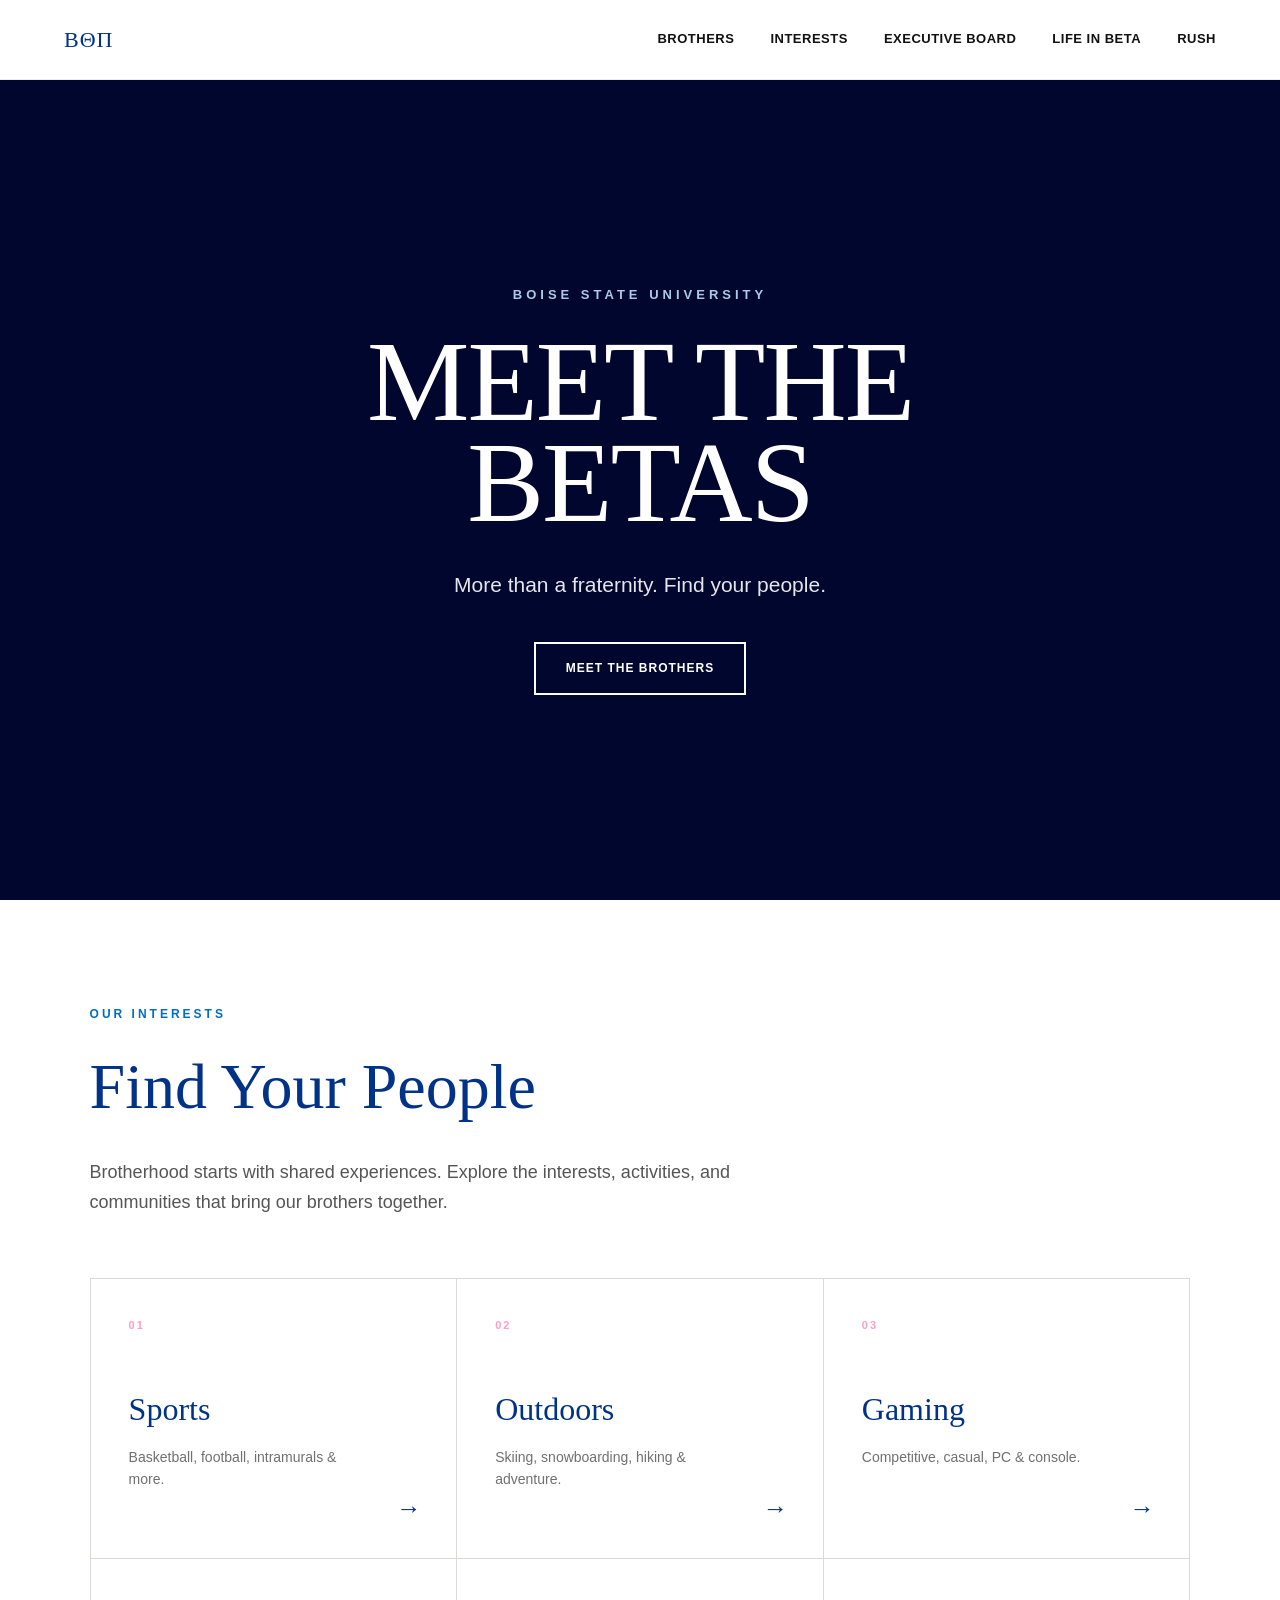
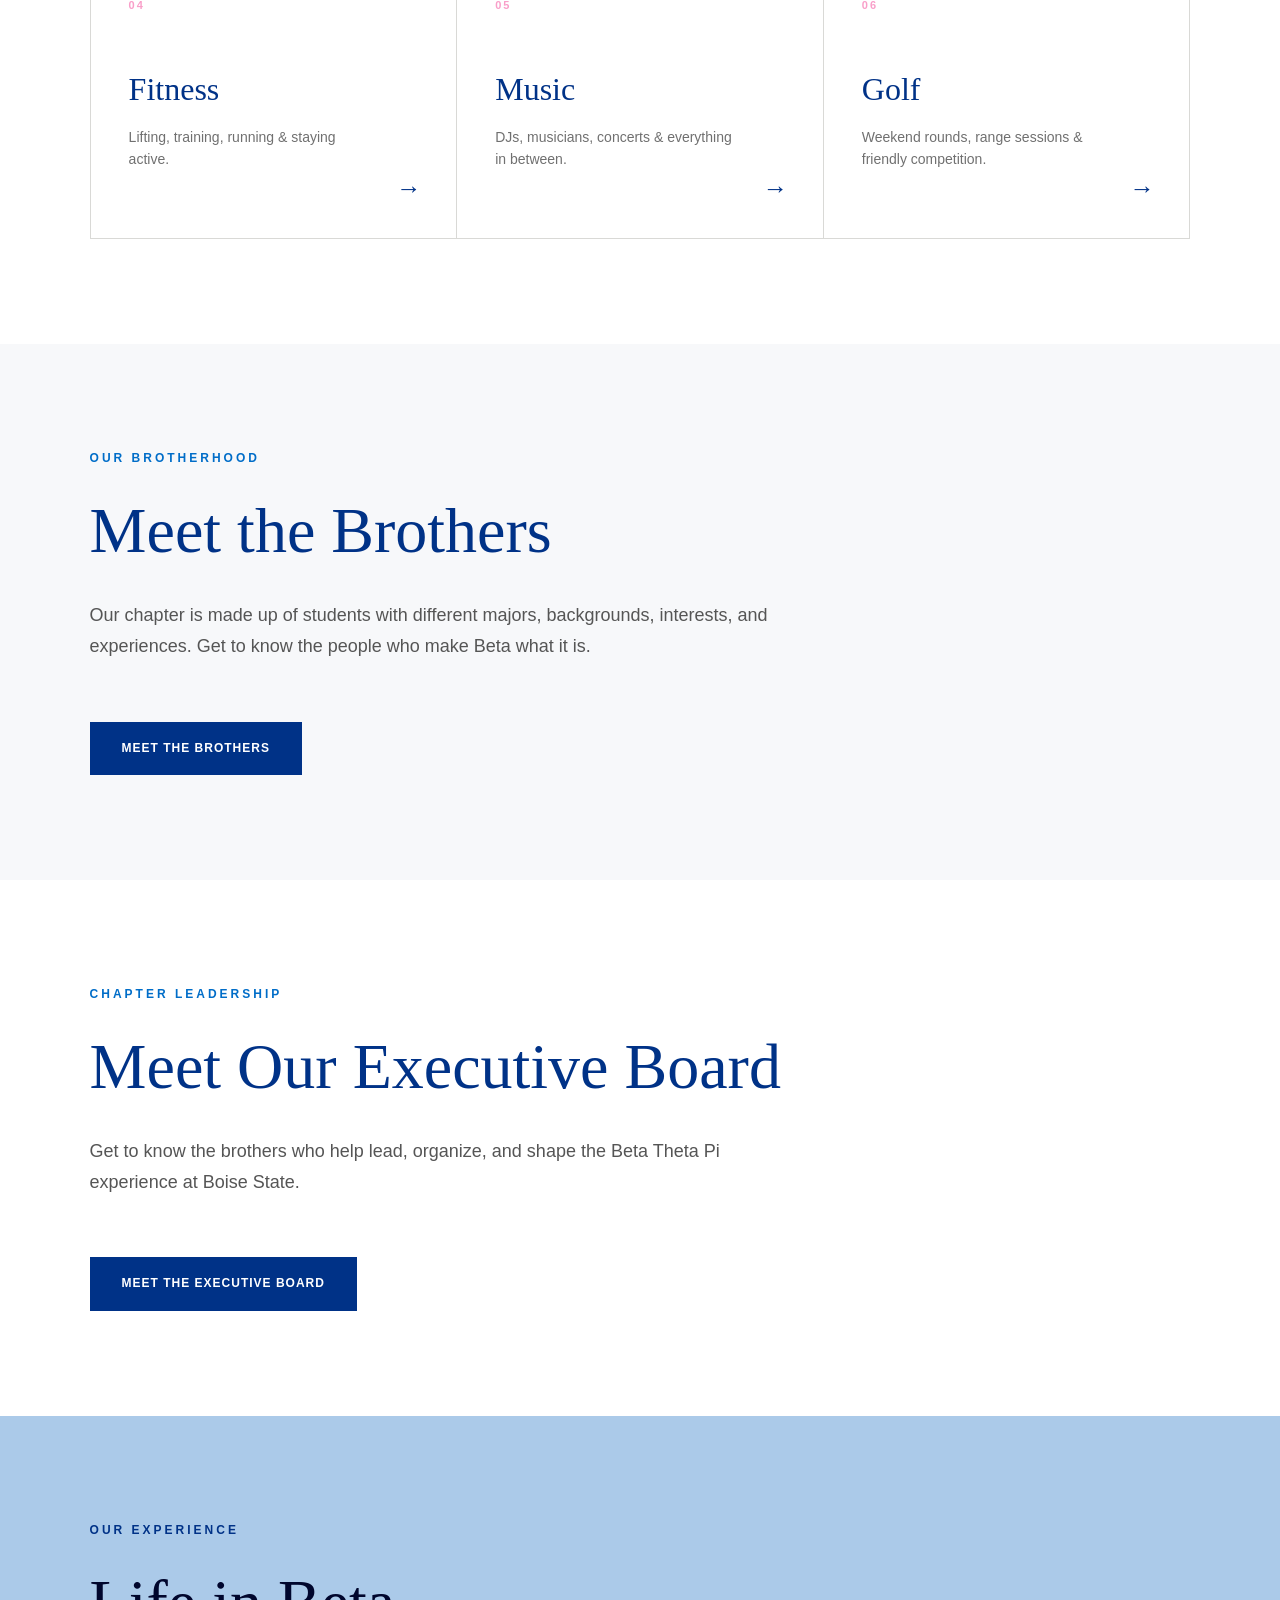
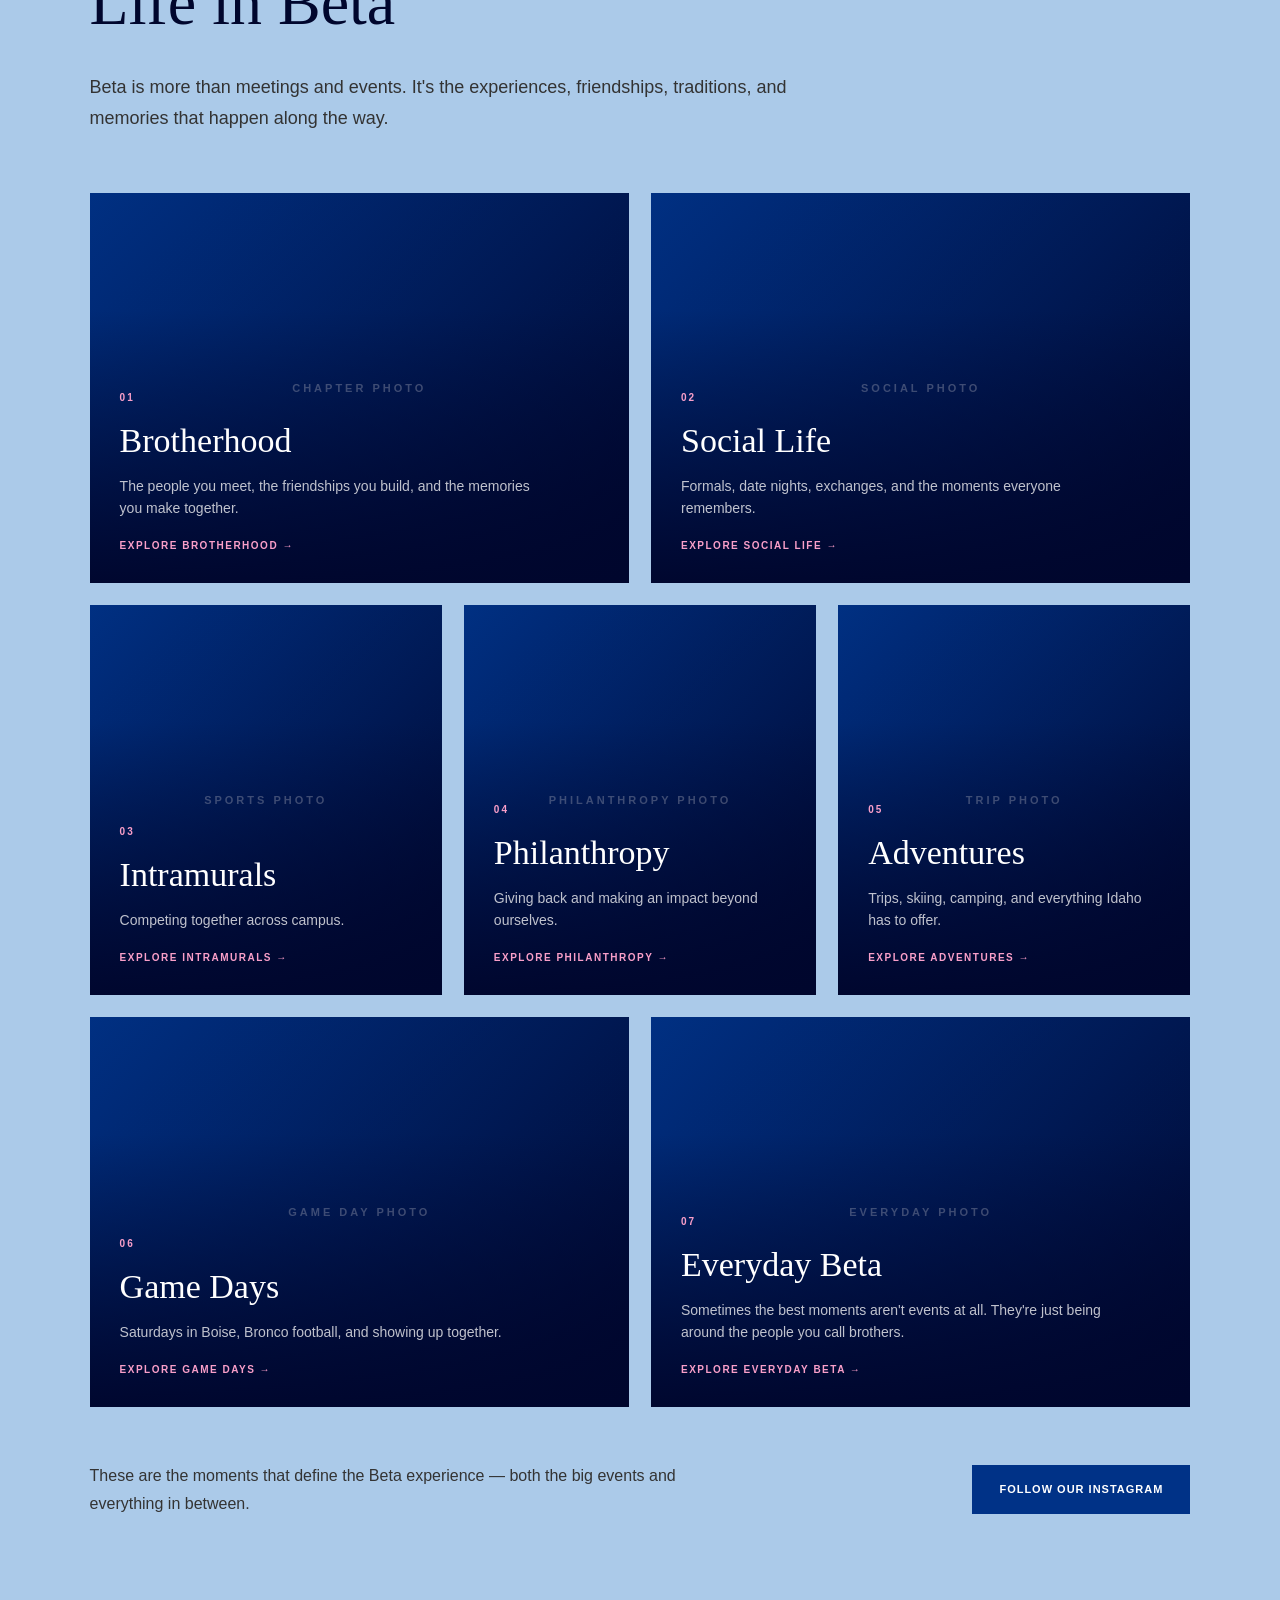
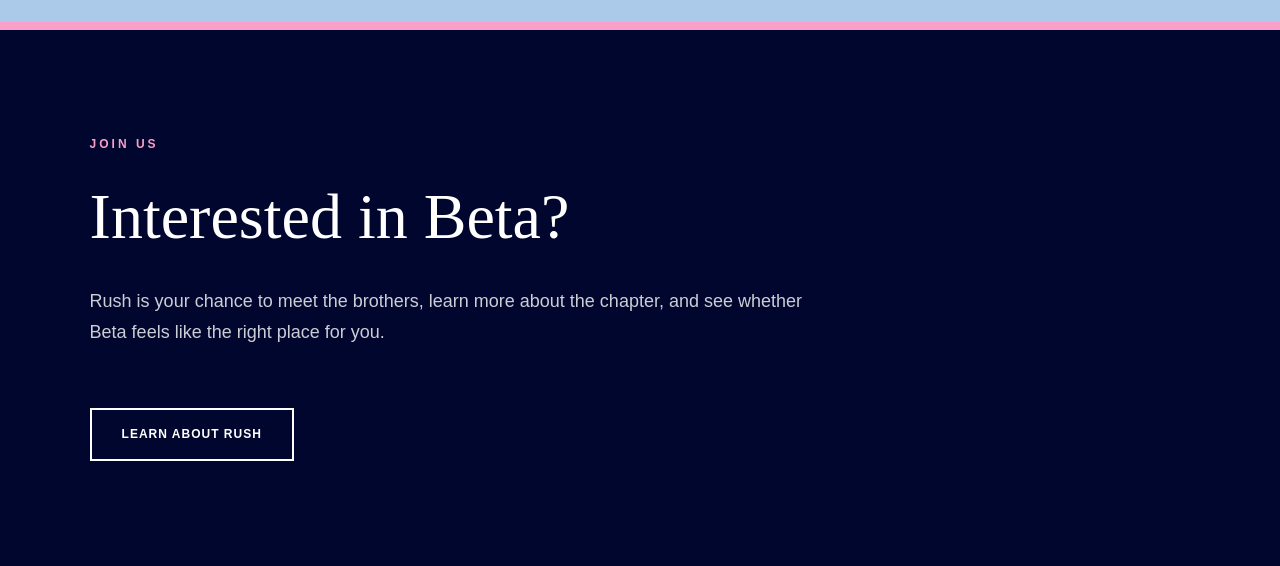
==== index.html @ 85318ebe "Initial Meet the Betas website" ====
<!DOCTYPE html>
<html lang="en">

<head>

    <meta charset="UTF-8">

    <meta name="viewport" content="width=device-width, initial-scale=1.0">

    <title>
        Meet the Betas | Beta Theta Pi
    </title>


    <link rel="stylesheet" href="style.css">

    <link rel="stylesheet" href="life.css">

</head>


<body>


    <!-- ==========================================
         NAVIGATION
    =========================================== -->

    <nav>

        <a href="index.html" class="logo">
            ΒΘΠ
        </a>


        <div class="nav-links">

            <a href="brothers.html">
                Brothers
            </a>

            <a href="#interests">
                Interests
            </a>

            <a href="executive-board.html">
                Executive Board
            </a>

            <a href="#life">
                Life in Beta
            </a>

            <a href="rush.html">
                Rush
            </a>

        </div>

    </nav>



    <!-- ==========================================
         HERO
    =========================================== -->

    <header class="hero">

        <div class="hero-content">

            <p class="hero-small-text">
                Boise State University
            </p>


            <h1>
                MEET THE<br>BETAS
            </h1>


            <p class="hero-description">
                More than a fraternity.
                Find your people.
            </p>


            <a href="brothers.html" class="hero-button">
                Meet the Brothers
            </a>

        </div>

    </header>



    <!-- ==========================================
         INTERESTS
    =========================================== -->

    <section id="interests" class="interests-section">

        <div class="section-heading">

            <p class="section-label">
                OUR INTERESTS
            </p>


            <h2>
                Find Your People
            </h2>


            <p class="section-description">
                Brotherhood starts with shared experiences.
                Explore the interests, activities, and communities
                that bring our brothers together.
            </p>

        </div>


        <div class="interest-grid">


            <a href="brothers.html?interest=Sports" class="interest-card">

                <span class="interest-number">
                    01
                </span>

                <h3>Sports</h3>

                <p>
                    Basketball, football,
                    intramurals & more.
                </p>

                <span class="interest-arrow">
                    →
                </span>

            </a>


            <a href="brothers.html?interest=Outdoors" class="interest-card">

                <span class="interest-number">
                    02
                </span>

                <h3>Outdoors</h3>

                <p>
                    Skiing, snowboarding,
                    hiking & adventure.
                </p>

                <span class="interest-arrow">
                    →
                </span>

            </a>


            <a href="brothers.html?interest=Gaming" class="interest-card">

                <span class="interest-number">
                    03
                </span>

                <h3>Gaming</h3>

                <p>
                    Competitive, casual,
                    PC & console.
                </p>

                <span class="interest-arrow">
                    →
                </span>

            </a>


            <a href="brothers.html?interest=Fitness" class="interest-card">

                <span class="interest-number">
                    04
                </span>

                <h3>Fitness</h3>

                <p>
                    Lifting, training,
                    running & staying active.
                </p>

                <span class="interest-arrow">
                    →
                </span>

            </a>


            <a href="brothers.html?interest=Music" class="interest-card">

                <span class="interest-number">
                    05
                </span>

                <h3>Music</h3>

                <p>
                    DJs, musicians,
                    concerts & everything in between.
                </p>

                <span class="interest-arrow">
                    →
                </span>

            </a>


            <a href="brothers.html?interest=Golf" class="interest-card">

                <span class="interest-number">
                    06
                </span>

                <h3>Golf</h3>

                <p>
                    Weekend rounds,
                    range sessions & friendly competition.
                </p>

                <span class="interest-arrow">
                    →
                </span>

            </a>


        </div>

    </section>



    <!-- ==========================================
         BROTHERS PREVIEW
    =========================================== -->

    <section id="brothers" class="brothers-preview">

        <div class="section-heading">

            <p class="section-label">
                OUR BROTHERHOOD
            </p>


            <h2>
                Meet the Brothers
            </h2>


            <p class="section-description">
                Our chapter is made up of students with
                different majors, backgrounds, interests,
                and experiences. Get to know the people
                who make Beta what it is.
            </p>

        </div>


        <a href="brothers.html" class="hero-button brothers-preview-button">
            Meet the Brothers
        </a>

    </section>



    <!-- ==========================================
         EXECUTIVE BOARD PREVIEW
    =========================================== -->

    <section id="executive-board" class="exec-preview">

        <div class="section-heading">

            <p class="section-label">
                CHAPTER LEADERSHIP
            </p>


            <h2>
                Meet Our Executive Board
            </h2>


            <p class="section-description">
                Get to know the brothers who help lead,
                organize, and shape the Beta Theta Pi
                experience at Boise State.
            </p>

        </div>


        <a href="executive-board.html" class="hero-button exec-preview-button">
            Meet the Executive Board
        </a>

    </section>



    <!-- ==========================================
         LIFE IN BETA
    =========================================== -->

    <section id="life" class="life-section">

        <div class="section-heading">

            <p class="section-label">
                OUR EXPERIENCE
            </p>


            <h2>
                Life in Beta
            </h2>


            <p class="section-description">
                Beta is more than meetings and events.
                It's the experiences, friendships,
                traditions, and memories that happen
                along the way.
            </p>

        </div>


        <div class="life-grid">


            <a href="life.html?category=brotherhood" class="life-card life-card-large">

                <div class="life-photo-placeholder">
                    CHAPTER PHOTO
                </div>

                <div class="life-card-content">

                    <span class="life-card-number">
                        01
                    </span>

                    <h3>
                        Brotherhood
                    </h3>

                    <p>
                        The people you meet,
                        the friendships you build,
                        and the memories you make together.
                    </p>

                    <span class="life-card-action">
                        Explore Brotherhood →
                    </span>

                </div>

            </a>


            <a href="life.html?category=social" class="life-card life-card-large">

                <div class="life-photo-placeholder">
                    SOCIAL PHOTO
                </div>

                <div class="life-card-content">

                    <span class="life-card-number">
                        02
                    </span>

                    <h3>
                        Social Life
                    </h3>

                    <p>
                        Formals, date nights,
                        exchanges, and the moments
                        everyone remembers.
                    </p>

                    <span class="life-card-action">
                        Explore Social Life →
                    </span>

                </div>

            </a>


            <a href="life.html?category=intramurals" class="life-card life-card-small">

                <div class="life-photo-placeholder">
                    SPORTS PHOTO
                </div>

                <div class="life-card-content">

                    <span class="life-card-number">
                        03
                    </span>

                    <h3>
                        Intramurals
                    </h3>

                    <p>
                        Competing together
                        across campus.
                    </p>

                    <span class="life-card-action">
                        Explore Intramurals →
                    </span>

                </div>

            </a>


            <a href="life.html?category=philanthropy" class="life-card life-card-small">

                <div class="life-photo-placeholder">
                    PHILANTHROPY PHOTO
                </div>

                <div class="life-card-content">

                    <span class="life-card-number">
                        04
                    </span>

                    <h3>
                        Philanthropy
                    </h3>

                    <p>
                        Giving back and making
                        an impact beyond ourselves.
                    </p>

                    <span class="life-card-action">
                        Explore Philanthropy →
                    </span>

                </div>

            </a>


            <a href="life.html?category=adventures" class="life-card life-card-small">

                <div class="life-photo-placeholder">
                    TRIP PHOTO
                </div>

                <div class="life-card-content">

                    <span class="life-card-number">
                        05
                    </span>

                    <h3>
                        Adventures
                    </h3>

                    <p>
                        Trips, skiing,
                        camping, and everything
                        Idaho has to offer.
                    </p>

                    <span class="life-card-action">
                        Explore Adventures →
                    </span>

                </div>

            </a>


            <a href="life.html?category=gamedays" class="life-card life-card-large">

                <div class="life-photo-placeholder">
                    GAME DAY PHOTO
                </div>

                <div class="life-card-content">

                    <span class="life-card-number">
                        06
                    </span>

                    <h3>
                        Game Days
                    </h3>

                    <p>
                        Saturdays in Boise,
                        Bronco football,
                        and showing up together.
                    </p>

                    <span class="life-card-action">
                        Explore Game Days →
                    </span>

                </div>

            </a>


            <a href="life.html?category=everyday" class="life-card life-card-large">

                <div class="life-photo-placeholder">
                    EVERYDAY PHOTO
                </div>

                <div class="life-card-content">

                    <span class="life-card-number">
                        07
                    </span>

                    <h3>
                        Everyday Beta
                    </h3>

                    <p>
                        Sometimes the best moments
                        aren't events at all.
                        They're just being around
                        the people you call brothers.
                    </p>

                    <span class="life-card-action">
                        Explore Everyday Beta →
                    </span>

                </div>

            </a>


        </div>


        <div class="life-footer">

            <p class="life-footer-text">
                These are the moments that define
                the Beta experience — both the big
                events and everything in between.
            </p>


            <a href="https://www.instagram.com/beta_boisestate/" class="life-instagram-button" target="_blank"
                rel="noopener noreferrer">
                Follow Our Instagram
            </a>

        </div>

    </section>



    <!-- ==========================================
         RUSH PREVIEW
    =========================================== -->

    <section id="rush" class="rush-preview">

        <div class="section-heading">

            <p class="section-label rush-label">
                JOIN US
            </p>


            <h2>
                Interested in Beta?
            </h2>


            <p class="section-description">
                Rush is your chance to meet the brothers,
                learn more about the chapter, and see
                whether Beta feels like the right place
                for you.
            </p>

        </div>


        <a href="rush.html" class="hero-button">
            Learn About Rush
        </a>

    </section>



    <script src="script.js"></script>

</body>

</html>
---- style.css ----
/* ==========================================
   BETA THETA PI DESIGN SYSTEM
========================================== */

:root {

    --beta-pink: #F99FC9;

    --beta-light-blue: #ABCAE9;

    --beta-azure: #006DC8;

    --beta-sapphire: #003287;

    --beta-deep-blue: #00062D;

    --beta-gunmetal: #333333;

    --beta-silver: #BCBCBC;

    --beta-timberwolf: #D9D9D6;

    --white: #FFFFFF;

    --off-white: #F7F8FA;


    --heading-font:
        "Friz Quadrata",
        Georgia,
        "Times New Roman",
        serif;


    --display-font:
        "Gotham",
        "Helvetica Neue",
        Arial,
        sans-serif;


    --body-font:
        "Helvetica Neue",
        Helvetica,
        Arial,
        sans-serif;
}



/* ==========================================
   RESET
========================================== */

* {
    margin: 0;

    padding: 0;

    box-sizing: border-box;
}


html {
    scroll-behavior: smooth;
}


body {
    font-family: var(--body-font);

    background: var(--white);

    color: var(--beta-gunmetal);

    line-height: 1.6;
}



/* ==========================================
   NAVIGATION
========================================== */

nav {

    height: 80px;

    padding: 0 5%;


    display: flex;

    align-items: center;

    justify-content: space-between;


    background: var(--white);


    border-bottom:
        1px solid rgba(0, 0, 0, 0.08);


    position: sticky;

    top: 0;

    z-index: 1000;
}


.logo {

    font-family: var(--heading-font);

    font-size: 22px;

    color: var(--beta-sapphire);

    text-decoration: none;

    letter-spacing: 1px;
}


.nav-links {

    display: flex;

    align-items: center;

    gap: 36px;
}


.nav-links a {

    position: relative;


    font-family: var(--display-font);

    font-size: 13px;

    font-weight: 600;


    letter-spacing: 0.5px;

    text-transform: uppercase;


    color: #111111;

    text-decoration: none;


    padding: 8px 0;
}


.nav-links a::after {

    content: "";


    position: absolute;


    left: 0;

    bottom: 0;


    width: 0;

    height: 2px;


    background: var(--beta-pink);


    transition: width 0.25s ease;
}


.nav-links a:hover::after {

    width: 100%;
}



/* ==========================================
   HERO
========================================== */

.hero {

    min-height: calc(100vh - 80px);


    display: flex;

    align-items: center;

    justify-content: center;


    text-align: center;


    padding: 70px 20px;


    background: var(--beta-deep-blue);


    color: var(--white);
}


.hero-content {

    max-width: 1000px;
}


.hero-small-text {

    font-family: var(--display-font);


    font-size: 13px;

    font-weight: 600;


    letter-spacing: 4px;

    text-transform: uppercase;


    color: var(--beta-light-blue);


    margin-bottom: 25px;
}


.hero h1 {

    font-family: var(--heading-font);


    font-size: clamp(
        65px,
        9vw,
        120px
    );


    font-weight: normal;


    line-height: 0.88;


    letter-spacing: -2px;


    margin-bottom: 35px;
}


.hero-description {

    font-size: 21px;


    font-weight: 300;


    color:
        rgba(
            255,
            255,
            255,
            0.9
        );


    margin-bottom: 40px;
}



/* ==========================================
   HERO BUTTON
========================================== */

.hero-button {

    display: inline-block;


    padding: 15px 30px;


    border: 2px solid var(--white);


    color: var(--white);


    background: transparent;


    font-family: var(--display-font);


    font-size: 12px;


    font-weight: 700;


    letter-spacing: 1px;


    text-transform: uppercase;


    text-decoration: none;


    transition: 0.25s ease;
}


.hero-button:hover {

    background: var(--white);

    color: var(--beta-sapphire);
}



/* ==========================================
   GENERAL SECTIONS
========================================== */

section {

    padding: 105px 7%;
}


.section-heading {

    max-width: 760px;

    margin-bottom: 60px;
}


.section-label {

    font-family: var(--display-font);


    font-size: 12px;


    font-weight: 700;


    letter-spacing: 3px;


    text-transform: uppercase;


    color: var(--beta-azure);


    margin-bottom: 12px;
}


section h2 {

    font-family: var(--heading-font);


    font-size: clamp(
        44px,
        5vw,
        68px
    );


    font-weight: normal;


    color: var(--beta-sapphire);


    margin-bottom: 18px;
}


.section-description {

    max-width: 720px;


    font-size: 18px;


    line-height: 1.7;


    color: #555555;
}



/* ==========================================
   INTEREST SECTION
========================================== */

.interests-section {

    background: var(--white);
}


.interest-grid {

    display: grid;


    grid-template-columns:
        repeat(3, 1fr);


    border-top:
        1px solid var(--beta-timberwolf);


    border-left:
        1px solid var(--beta-timberwolf);
}



/* ==========================================
   INTEREST CARD
========================================== */

.interest-card {

    min-height: 280px;


    padding: 38px;


    display: flex;


    flex-direction: column;


    position: relative;


    text-decoration: none;


    background: var(--white);


    border-right:
        1px solid var(--beta-timberwolf);


    border-bottom:
        1px solid var(--beta-timberwolf);


    transition:
        background 0.3s ease;
}


.interest-number {

    font-family: var(--display-font);


    font-size: 11px;


    font-weight: 700;


    letter-spacing: 2px;


    color: var(--beta-pink);


    margin-bottom: 50px;
}


.interest-card h3 {

    font-family: var(--heading-font);


    font-size: 32px;


    font-weight: normal;


    color: var(--beta-sapphire);


    margin-bottom: 10px;
}


.interest-card p {

    font-size: 14px;


    line-height: 1.6;


    color: #707070;


    max-width: 240px;
}


.interest-arrow {

    position: absolute;


    right: 35px;

    bottom: 30px;


    font-size: 25px;


    color: var(--beta-sapphire);


    transition:
        transform 0.25s ease;
}


.interest-card:hover {

    background: var(--beta-deep-blue);
}


.interest-card:hover h3 {

    color: var(--white);
}


.interest-card:hover p {

    color:
        rgba(
            255,
            255,
            255,
            0.72
        );
}


.interest-card:hover .interest-arrow {

    color: var(--beta-pink);


    transform: translateX(7px);
}



/* ==========================================
   BROTHERS SECTION
========================================== */

.brothers-section {

    background: var(--off-white);
}


.brother-grid {

    display: grid;


    grid-template-columns:
        repeat(4, 1fr);


    gap: 24px;
}



/* ==========================================
   BROTHER CARD
========================================== */

.brother-card {

    display: block;


    text-decoration: none;


    color: inherit;
}


.brother-image {

    width: 100%;


    aspect-ratio: 4 / 5;


    overflow: hidden;


    background: var(--beta-timberwolf);
}


.brother-image img {

    width: 100%;

    height: 100%;


    display: block;


    object-fit: cover;


    transition:
        transform 0.4s ease;
}


.brother-card:hover
.brother-image img {

    transform: scale(1.035);
}


.photo-placeholder {

    width: 100%;

    height: 100%;


    display: flex;


    align-items: center;

    justify-content: center;


    font-family: var(--display-font);


    font-size: 11px;


    font-weight: 700;


    letter-spacing: 3px;


    color: #888888;
}



/* ==========================================
   BROTHER INFO
========================================== */

.brother-info {

    padding-top: 18px;
}


.brother-info h3 {

    font-family: var(--heading-font);


    font-size: 25px;


    font-weight: normal;


    color: var(--beta-sapphire);


    margin-bottom: 2px;
}


.brother-details {

    font-size: 12px;


    color: #777777;


    margin-bottom: 12px;
}



/* ==========================================
   BROTHER TAGS
========================================== */

.brother-tags {

    display: flex;


    flex-wrap: wrap;


    gap: 7px;
}


.brother-tags span {

    padding: 5px 10px;


    border:
        1px solid var(--beta-light-blue);


    font-family: var(--display-font);


    font-size: 10px;


    font-weight: 600;


    letter-spacing: 0.5px;


    text-transform: uppercase;


    color: var(--beta-sapphire);


    background: var(--white);
}



/* ==========================================
   VIEW ALL BROTHERS
========================================== */

.brothers-footer {

    margin-top: 55px;
}


.text-link {

    display: inline-flex;


    align-items: center;


    gap: 15px;


    font-family: var(--display-font);


    font-size: 12px;


    font-weight: 700;


    letter-spacing: 1px;


    text-transform: uppercase;


    text-decoration: none;


    color: var(--beta-sapphire);


    border-bottom:
        2px solid var(--beta-pink);


    padding-bottom: 5px;
}


.text-link span {

    font-size: 20px;


    transition:
        transform 0.25s ease;
}


.text-link:hover span {

    transform: translateX(6px);
}



/* ==========================================
   EXECUTIVE BOARD
========================================== */

#executive-board {

    background: var(--white);
}



/* ==========================================
   LIFE IN BETA
========================================== */

#life {

    background: var(--beta-light-blue);
}


#life h2 {

    color: var(--beta-deep-blue);
}


#life .section-description {

    color: var(--beta-gunmetal);
}



/* ==========================================
   RUSH
========================================== */

#rush {

    background: var(--beta-deep-blue);


    border-top:
        8px solid var(--beta-pink);
}


#rush h2 {

    color: var(--white);
}


#rush .section-description {

    color:
        rgba(
            255,
            255,
            255,
            0.8
        );
}


.rush-label {

    color: var(--beta-pink);
}



/* ==========================================
   BROTHERS PAGE HEADER
========================================== */

.page-header {

    padding:
        100px 7%
        70px;


    background: var(--white);
}


.page-header h1 {

    font-family: var(--heading-font);


    font-size: clamp(
        55px,
        7vw,
        95px
    );


    font-weight: normal;


    color: var(--beta-sapphire);


    line-height: 1;


    margin-bottom: 25px;
}


.page-header p:not(.section-label) {

    max-width: 700px;


    font-size: 18px;


    color: #5b5b5b;


    line-height: 1.7;
}



/* ==========================================
   BROTHERS DIRECTORY
========================================== */

.brothers-directory {

    padding-top: 45px;


    background: var(--off-white);


    min-height: 70vh;
}



/* ==========================================
   DIRECTORY FILTERS
========================================== */

.directory-controls {

    margin-bottom: 50px;


    padding-bottom: 25px;


    border-bottom:
        1px solid var(--beta-timberwolf);
}


.filter-buttons {

    display: flex;


    flex-wrap: wrap;


    gap: 10px;
}


.filter-button {

    padding: 10px 18px;


    background: transparent;


    border:
        1px solid var(--beta-light-blue);


    color: var(--beta-sapphire);


    font-family: var(--display-font);


    font-size: 11px;


    font-weight: 700;


    letter-spacing: 1px;


    text-transform: uppercase;


    cursor: pointer;


    transition: 0.2s ease;
}


.filter-button:hover {

    background: var(--beta-light-blue);
}


.filter-button.active {

    background: var(--beta-sapphire);


    border-color: var(--beta-sapphire);


    color: var(--white);
}



/* ==========================================
   TABLET
========================================== */

@media (max-width: 1000px) {

    .interest-grid {

        grid-template-columns:
            repeat(2, 1fr);
    }


    .brother-grid {

        grid-template-columns:
            repeat(2, 1fr);
    }

}



/* ==========================================
   MOBILE
========================================== */

@media (max-width: 800px) {

    nav {

        height: 70px;


        padding: 0 22px;
    }


    .logo {

        font-size: 18px;
    }


    .nav-links {

        display: none;
    }


    .hero {

        min-height:
            calc(100vh - 70px);


        padding:
            60px 24px;
    }


    section {

        padding:
            75px 24px;
    }


    .page-header {

        padding:
            70px 24px
            50px;
    }

}



@media (max-width: 600px) {

    .interest-grid {

        grid-template-columns:
            1fr;
    }


    .interest-card {

        min-height: 230px;
    }


    .brother-grid {

        grid-template-columns:
            1fr;


        gap: 45px;
    }


    .filter-buttons {

        gap: 7px;
    }


    .filter-button {

        padding:
            8px 12px;


        font-size: 10px;
    }

}

/* ==========================================
   INDIVIDUAL PROFILE
========================================== */

.profile-hero {

    min-height:
        calc(100vh - 80px);

    display: grid;

    grid-template-columns:
        45% 55%;

    padding: 0;

    background:
        var(--beta-deep-blue);
}


.profile-main-photo {

    min-height:
        calc(100vh - 80px);

    overflow: hidden;

    background:
        var(--beta-timberwolf);
}


.profile-main-photo img {

    width: 100%;

    height: 100%;

    display: block;

    object-fit: cover;

    object-position: center top;
}


.profile-intro {

    padding: 9%;

    display: flex;

    flex-direction: column;

    justify-content: center;
}


.profile-intro .section-label {

    color:
        var(--beta-light-blue);
}


.profile-intro h1 {

    font-family:
        var(--heading-font);

    font-size:
        clamp(
            60px,
            7vw,
            105px
        );

    font-weight: normal;

    line-height: 0.95;

    color: var(--white);

    margin-bottom: 25px;
}


.profile-degree {

    font-family:
        var(--display-font);

    font-size: 15px;

    text-transform: uppercase;

    letter-spacing: 1.5px;

    color:
        rgba(
            255,
            255,
            255,
            0.75
        );

    margin-bottom: 28px;
}


.profile-tags {

    display: flex;

    flex-wrap: wrap;

    gap: 10px;

    margin-bottom: 55px;
}


.profile-tags span {

    padding:
        9px 15px;

    border:
        1px solid
        var(--beta-light-blue);

    font-family:
        var(--display-font);

    font-size: 11px;

    font-weight: 700;

    letter-spacing: 1px;

    text-transform: uppercase;

    color: var(--white);
}


.profile-back {

    width: fit-content;

    font-family:
        var(--display-font);

    font-size: 11px;

    font-weight: 700;

    letter-spacing: 1px;

    text-transform: uppercase;

    text-decoration: none;

    color:
        var(--beta-pink);

    border-bottom:
        1px solid
        var(--beta-pink);

    padding-bottom: 5px;
}



/* ==========================================
   PROFILE ABOUT
========================================== */

.profile-about {

    display: grid;

    grid-template-columns:
        1fr 1fr;

    gap: 100px;

    background:
        var(--white);
}


.profile-about h2 {

    margin-bottom: 0;
}


.profile-about-copy {

    display: flex;

    align-items: center;
}


.profile-about-copy p {

    font-family:
        var(--heading-font);

    font-size:
        clamp(
            24px,
            2.5vw,
            37px
        );

    line-height: 1.5;

    color:
        var(--beta-deep-blue);
}



/* ==========================================
   PROFILE GALLERY
========================================== */

.profile-interests {

    background:
        var(--off-white);
}


.profile-gallery {

    display: grid;

    grid-template-columns:
        repeat(2, 1fr);

    gap: 30px;
}


.profile-gallery-card {

    background:
        var(--white);
}


.profile-gallery-card img {

    width: 100%;

    height: 600px;

    display: block;

    object-fit: cover;
}


.profile-gallery-info {

    padding: 30px;
}


.profile-gallery-info h3 {

    font-family:
        var(--heading-font);

    font-size: 31px;

    font-weight: normal;

    color:
        var(--beta-sapphire);

    margin-bottom: 10px;
}


.profile-gallery-info p {

    font-size: 15px;

    line-height: 1.7;

    color: #666666;

    max-width: 500px;
}


/* ==========================================
   MOBILE PROFILE
========================================== */

@media (max-width: 800px) {

    .profile-hero {

        grid-template-columns:
            1fr;
    }


    .profile-main-photo {

        min-height: auto;

        height: 65vh;
    }


    .profile-intro {

        padding:
            70px 24px;
    }


    .profile-about {

        grid-template-columns:
            1fr;

        gap: 40px;
    }


    .profile-gallery {

        grid-template-columns:
            1fr;
    }


    .profile-gallery-card img {

        height: 500px;
    }

}

/* ==========================================
   EXECUTIVE BOARD
========================================== */

.exec-section {
    background: var(--white);
}

.exec-grid {
    display: grid;
    grid-template-columns: repeat(4, minmax(0, 1fr));
    gap: 28px;
    width: 100%;
}

.exec-card {
    background: var(--off-white);
    border-top: 4px solid var(--beta-pink);
}

.exec-photo-placeholder {
    width: 100%;
    aspect-ratio: 4 / 5;

    display: flex;
    align-items: center;
    justify-content: center;

    background: var(--beta-timberwolf);

    font-family: var(--display-font);
    font-size: 11px;
    font-weight: 700;
    letter-spacing: 3px;

    color: #888888;
}

.exec-info {
    padding: 24px;
}

.exec-role {
    font-family: var(--display-font);

    font-size: 10px;
    font-weight: 700;

    letter-spacing: 2px;
    text-transform: uppercase;

    color: var(--beta-azure);

    margin-bottom: 8px;
}

.exec-info h3 {
    font-family: var(--heading-font);

    font-size: 27px;
    font-weight: normal;

    color: var(--beta-sapphire);

    margin-bottom: 12px;
}

.exec-description {
    font-size: 14px;
    line-height: 1.7;

    color: #666666;
}


/* TABLET */

@media (max-width: 1000px) {

    .exec-grid {
        grid-template-columns: repeat(2, 1fr);
    }

}


/* PHONE */

@media (max-width: 600px) {

    .exec-grid {
        grid-template-columns: 1fr;
    }

}

/* ==========================================
   EXECUTIVE BOARD HOMEPAGE PREVIEW
========================================== */

.exec-preview {
    background: var(--white);
}

.exec-preview-button {
    background: var(--beta-sapphire);
    border-color: var(--beta-sapphire);
    color: var(--white);
}

.exec-preview-button:hover {
    background: var(--beta-deep-blue);
    border-color: var(--beta-deep-blue);
    color: var(--white);
}

/* ==========================================
   BROTHERS HOMEPAGE PREVIEW
========================================== */

.brothers-preview {
    background: var(--off-white);
}


.brothers-preview-button {
    background: var(--beta-sapphire);

    border-color: var(--beta-sapphire);

    color: var(--white);
}


.brothers-preview-button:hover {
    background: var(--beta-deep-blue);

    border-color: var(--beta-deep-blue);

    color: var(--white);
}

/* ==========================================
   RUSH HOMEPAGE PREVIEW
========================================== */

.rush-preview {
    background: var(--beta-deep-blue);
    border-top: 8px solid var(--beta-pink);
}


.rush-preview h2 {
    color: var(--white);
}


.rush-preview .section-description {
    color: rgba(
        255,
        255,
        255,
        0.8
    );
}


.rush-preview .hero-button:hover {
    background: var(--white);
    color: var(--beta-sapphire);
}
---- life.css ----
/* ==========================================
   HOMEPAGE — LIFE IN BETA
========================================== */

.life-section {
    background: var(--beta-light-blue);
}


.life-section .section-label {
    color: var(--beta-sapphire);
}


.life-section h2 {
    color: var(--beta-deep-blue);
}


.life-section .section-description {
    color: var(--beta-gunmetal);
}



/* ==========================================
   HOMEPAGE LIFE GRID
========================================== */

.life-grid {

    display: grid;

    grid-template-columns:
        repeat(12, 1fr);

    gap: 22px;

    margin-top: 55px;
}


.life-card-large {
    grid-column: span 6;
}


.life-card-small {
    grid-column: span 4;
}



/* ==========================================
   HOMEPAGE LIFE CARD
========================================== */

.life-card {

    position: relative;

    min-height: 390px;

    overflow: hidden;

    display: block;

    background:
        var(--beta-deep-blue);

    text-decoration: none;

    color: var(--white);

    transition:
        transform 0.3s ease;
}


.life-card:hover {

    transform:
        translateY(-5px);
}



/* ==========================================
   HOMEPAGE PHOTO PLACEHOLDER
========================================== */

.life-photo-placeholder {

    position: absolute;

    inset: 0;

    display: flex;

    align-items: center;

    justify-content: center;

    background:
        linear-gradient(
            135deg,
            var(--beta-sapphire),
            var(--beta-deep-blue)
        );

    font-family:
        var(--display-font);

    font-size: 11px;

    font-weight: 700;

    letter-spacing: 3px;

    color:
        rgba(
            255,
            255,
            255,
            0.35
        );
}



/* ==========================================
   HOMEPAGE GRADIENT
========================================== */

.life-card::after {

    content: "";

    position: absolute;

    inset: 0;

    background:
        linear-gradient(
            to top,
            rgba(0, 6, 45, 0.96),
            rgba(0, 6, 45, 0.05) 70%
        );

    z-index: 1;
}



/* ==========================================
   HOMEPAGE CARD TEXT
========================================== */

.life-card-content {

    position: absolute;

    left: 30px;

    right: 30px;

    bottom: 27px;

    z-index: 2;
}


.life-card-number {

    display: block;

    font-family:
        var(--display-font);

    font-size: 10px;

    font-weight: 700;

    letter-spacing: 2px;

    color:
        var(--beta-pink);

    margin-bottom: 8px;
}


.life-card h3 {

    font-family:
        var(--heading-font);

    font-size: 34px;

    font-weight: normal;

    color: var(--white);

    margin-bottom: 7px;
}


.life-card p {

    max-width: 430px;

    font-size: 14px;

    line-height: 1.6;

    color:
        rgba(
            255,
            255,
            255,
            0.75
        );
}


.life-card-action {

    display: inline-block;

    margin-top: 18px;

    font-family:
        var(--display-font);

    font-size: 10px;

    font-weight: 700;

    letter-spacing: 1.5px;

    text-transform: uppercase;

    color:
        var(--beta-pink);
}



/* ==========================================
   HOMEPAGE LIFE FOOTER
========================================== */

.life-footer {

    margin-top: 55px;

    display: flex;

    align-items: center;

    justify-content: space-between;

    gap: 30px;
}


.life-footer-text {

    max-width: 600px;

    font-size: 16px;

    line-height: 1.7;

    color:
        var(--beta-gunmetal);
}


.life-instagram-button {

    display: inline-block;

    padding: 14px 25px;

    background:
        var(--beta-sapphire);

    border:
        2px solid
        var(--beta-sapphire);

    color:
        var(--white);

    font-family:
        var(--display-font);

    font-size: 11px;

    font-weight: 700;

    letter-spacing: 1px;

    text-transform: uppercase;

    text-decoration: none;

    white-space: nowrap;

    transition:
        0.25s ease;
}


.life-instagram-button:hover {

    background:
        var(--beta-deep-blue);

    border-color:
        var(--beta-deep-blue);
}



/* ==========================================
   INDIVIDUAL LIFE PAGE HERO
========================================== */

.life-page-hero {

    min-height:
        calc(75vh - 80px);

    padding:
        110px 7%;

    display: flex;

    align-items: center;

    background:
        var(--beta-deep-blue);

    color:
        var(--white);
}


.life-page-hero-content {

    max-width: 900px;
}


.life-page-number {

    font-family:
        var(--display-font);

    font-size: 13px;

    font-weight: 700;

    letter-spacing: 3px;

    color:
        var(--beta-pink);

    margin-bottom: 20px;
}


.life-page-hero .section-label {

    color:
        var(--beta-light-blue);
}


.life-page-hero h1 {

    font-family:
        var(--heading-font);

    font-size:
        clamp(
            70px,
            10vw,
            145px
        );

    font-weight: normal;

    line-height: 0.9;

    color:
        var(--white);

    margin-bottom: 30px;
}


.life-page-subtitle {

    max-width: 720px;

    font-size: 21px;

    line-height: 1.7;

    color:
        rgba(
            255,
            255,
            255,
            0.82
        );

    margin-bottom: 45px;
}


.life-page-back {

    font-family:
        var(--display-font);

    font-size: 11px;

    font-weight: 700;

    letter-spacing: 1px;

    text-transform: uppercase;

    text-decoration: none;

    color:
        var(--beta-pink);

    border-bottom:
        1px solid
        var(--beta-pink);

    padding-bottom: 5px;
}



/* ==========================================
   LIFE PAGE INTRO
========================================== */

.life-page-intro {

    display: grid;

    grid-template-columns:
        1fr 1fr;

    gap: 100px;

    background:
        var(--white);
}


.life-page-intro h2 {

    margin-bottom: 0;
}


.life-page-intro-copy {

    display: flex;

    align-items: center;
}


.life-page-intro-copy p {

    font-family:
        var(--heading-font);

    font-size:
        clamp(
            24px,
            2.4vw,
            36px
        );

    line-height: 1.5;

    color:
        var(--beta-deep-blue);
}



/* ==========================================
   LIFE DETAIL SECTION
========================================== */

.life-details {

    background:
        var(--off-white);
}


.life-detail-block {

    display: grid;

    grid-template-columns:
        1fr 1fr;

    min-height: 550px;

    background:
        var(--white);

    margin-bottom: 45px;
}


.life-detail-block:nth-child(even) {

    direction: rtl;
}


.life-detail-block:nth-child(even) > * {

    direction: ltr;
}


.life-detail-photo {

    min-height: 550px;

    display: flex;

    align-items: center;

    justify-content: center;

    background:
        linear-gradient(
            135deg,
            var(--beta-sapphire),
            var(--beta-deep-blue)
        );

    font-family:
        var(--display-font);

    font-size: 11px;

    font-weight: 700;

    letter-spacing: 3px;

    color:
        rgba(
            255,
            255,
            255,
            0.4
        );
}


.life-detail-copy {

    padding: 70px;

    display: flex;

    flex-direction: column;

    justify-content: center;
}


.life-detail-copy h2 {

    font-size:
        clamp(
            38px,
            4vw,
            58px
        );

    margin-bottom: 25px;
}


.life-detail-copy > p:not(.section-label) {

    max-width: 550px;

    font-size: 17px;

    line-height: 1.8;

    color:
        #5f5f5f;
}



/* ==========================================
   LIFE PAGE PHOTO GALLERY
========================================== */

.life-page-gallery-section {

    background:
        var(--beta-light-blue);
}


.life-page-gallery {

    display: grid;

    grid-template-columns:
        2fr 1fr 1fr;

    gap: 20px;
}


.life-gallery-placeholder {

    min-height: 420px;

    display: flex;

    align-items: center;

    justify-content: center;

    background:
        var(--beta-deep-blue);

    font-family:
        var(--display-font);

    font-size: 11px;

    font-weight: 700;

    letter-spacing: 3px;

    color:
        rgba(
            255,
            255,
            255,
            0.4
        );
}



/* ==========================================
   EXPLORE MORE
========================================== */

.life-explore {

    background:
        var(--white);
}


.life-explore-grid {

    display: grid;

    grid-template-columns:
        repeat(3, 1fr);

    border-top:
        1px solid
        var(--beta-timberwolf);

    border-left:
        1px solid
        var(--beta-timberwolf);
}


.life-explore-card {

    min-height: 210px;

    padding: 30px;

    display: flex;

    flex-direction: column;

    justify-content: flex-end;

    text-decoration: none;

    border-right:
        1px solid
        var(--beta-timberwolf);

    border-bottom:
        1px solid
        var(--beta-timberwolf);

    background:
        var(--white);

    transition:
        0.25s ease;
}


.life-explore-card span {

    font-family:
        var(--display-font);

    font-size: 10px;

    font-weight: 700;

    letter-spacing: 2px;

    color:
        var(--beta-pink);

    margin-bottom: auto;
}


.life-explore-card h3 {

    font-family:
        var(--heading-font);

    font-size: 28px;

    font-weight: normal;

    color:
        var(--beta-sapphire);

    margin-bottom: 6px;
}


.life-explore-card p {

    font-family:
        var(--display-font);

    font-size: 10px;

    font-weight: 700;

    letter-spacing: 1px;

    text-transform: uppercase;

    color:
        var(--beta-azure);
}


.life-explore-card:hover {

    background:
        var(--beta-deep-blue);
}


.life-explore-card:hover h3 {

    color:
        var(--white);
}



/* ==========================================
   LIFE ERROR
========================================== */

.life-error {

    min-height:
        calc(100vh - 80px);

    display: flex;

    flex-direction: column;

    align-items: center;

    justify-content: center;

    text-align: center;

    gap: 25px;
}


.life-error h1 {

    font-family:
        var(--heading-font);

    font-size:
        clamp(
            45px,
            7vw,
            80px
        );

    color:
        var(--beta-sapphire);
}


.life-page-button {

    padding: 14px 24px;

    text-decoration: none;

    background:
        var(--beta-sapphire);

    color:
        var(--white);

    font-family:
        var(--display-font);

    font-size: 11px;

    font-weight: 700;

    letter-spacing: 1px;

    text-transform: uppercase;
}



/* ==========================================
   TABLET
========================================== */

@media (max-width: 1000px) {

    .life-card-large,
    .life-card-small {

        grid-column:
            span 6;
    }


    .life-page-intro {

        gap: 50px;
    }


    .life-detail-copy {

        padding: 50px;
    }


    .life-page-gallery {

        grid-template-columns:
            1fr 1fr;
    }


    .life-gallery-placeholder:first-child {

        grid-column:
            span 2;
    }


    .life-explore-grid {

        grid-template-columns:
            repeat(2, 1fr);
    }

}



/* ==========================================
   PHONE
========================================== */

@media (max-width: 650px) {

    .life-grid {

        grid-template-columns:
            1fr;
    }


    .life-card-large,
    .life-card-small {

        grid-column: auto;
    }


    .life-card {

        min-height: 360px;
    }


    .life-footer {

        flex-direction: column;

        align-items: flex-start;
    }


    .life-page-hero {

        min-height:
            calc(100vh - 70px);

        padding:
            80px 24px;
    }


    .life-page-intro {

        grid-template-columns:
            1fr;

        gap: 40px;
    }


    .life-detail-block {

        grid-template-columns:
            1fr;

        min-height: auto;
    }


    .life-detail-block:nth-child(even) {

        direction: ltr;
    }


    .life-detail-photo {

        min-height: 400px;
    }


    .life-detail-copy {

        padding:
            50px 30px;
    }


    .life-page-gallery {

        grid-template-columns:
            1fr;
    }


    .life-gallery-placeholder:first-child {

        grid-column: auto;
    }


    .life-gallery-placeholder {

        min-height: 350px;
    }


    .life-explore-grid {

        grid-template-columns:
            1fr;
    }

}
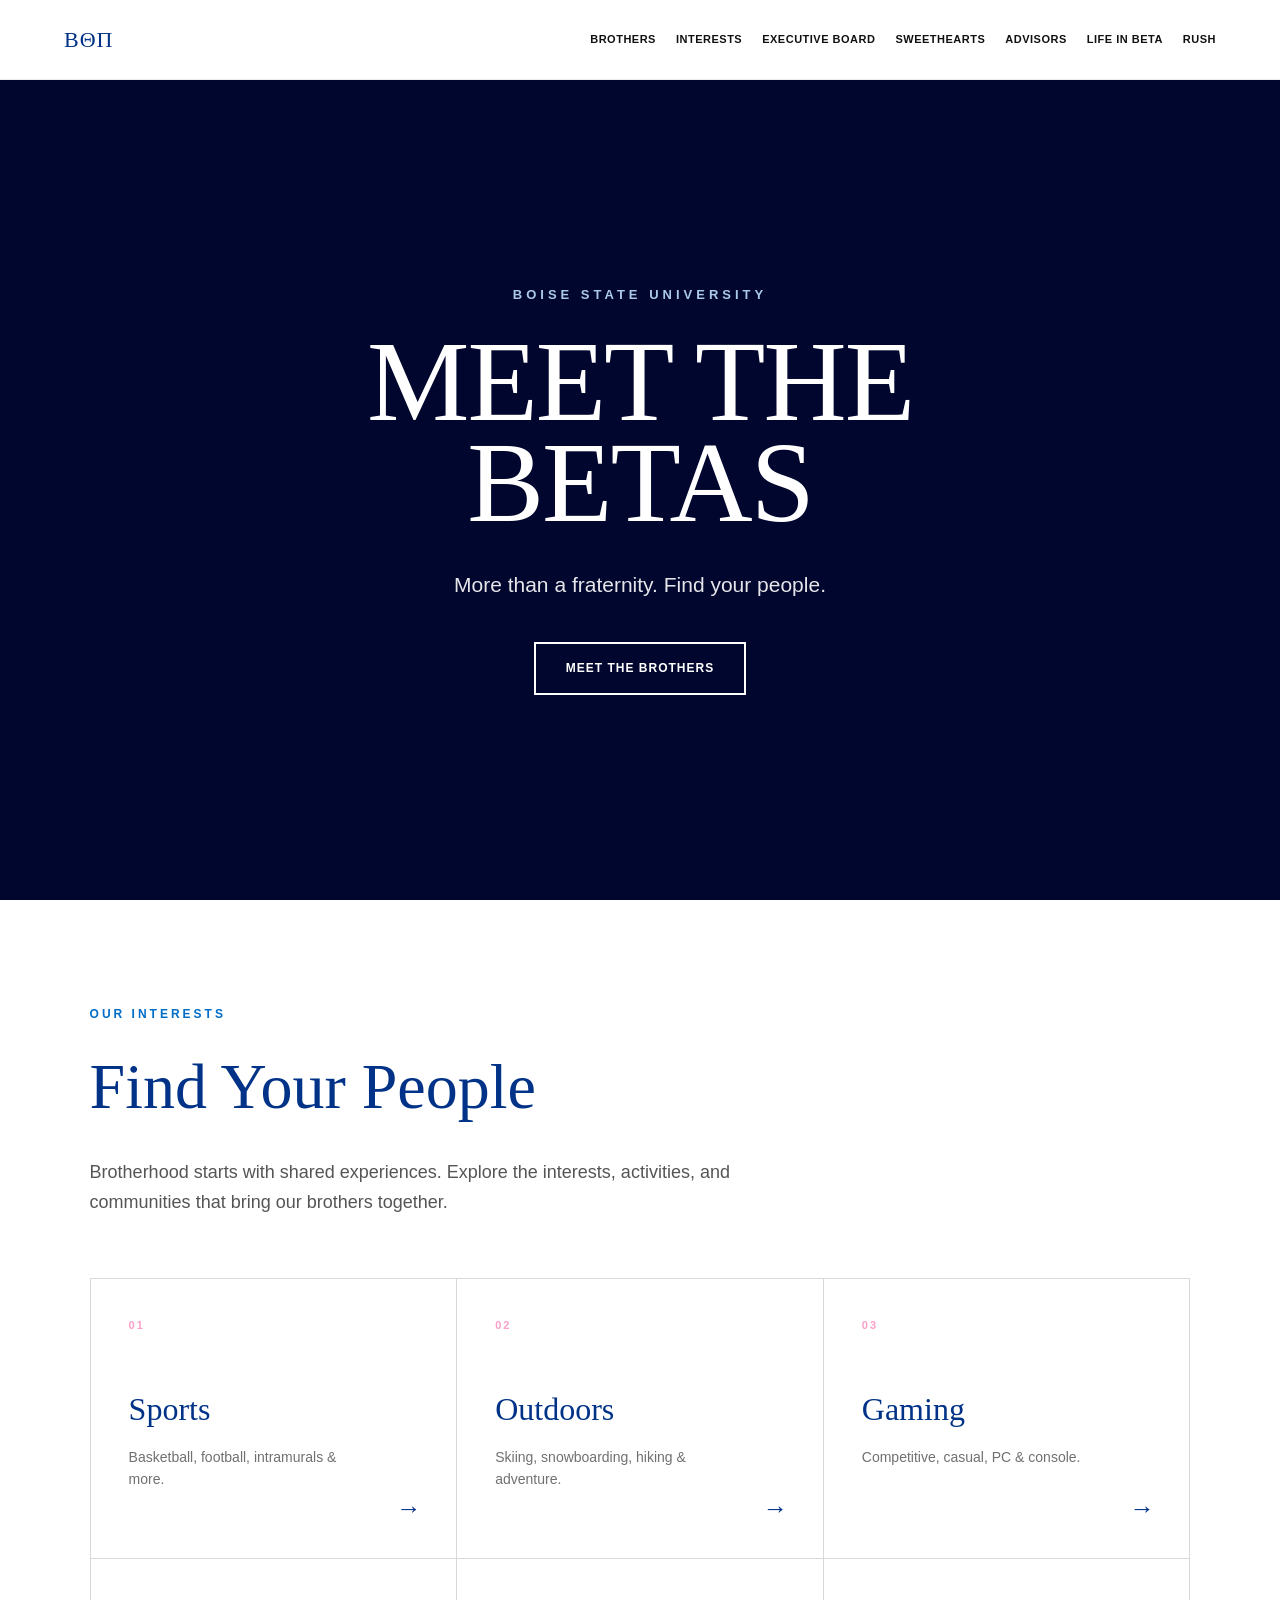
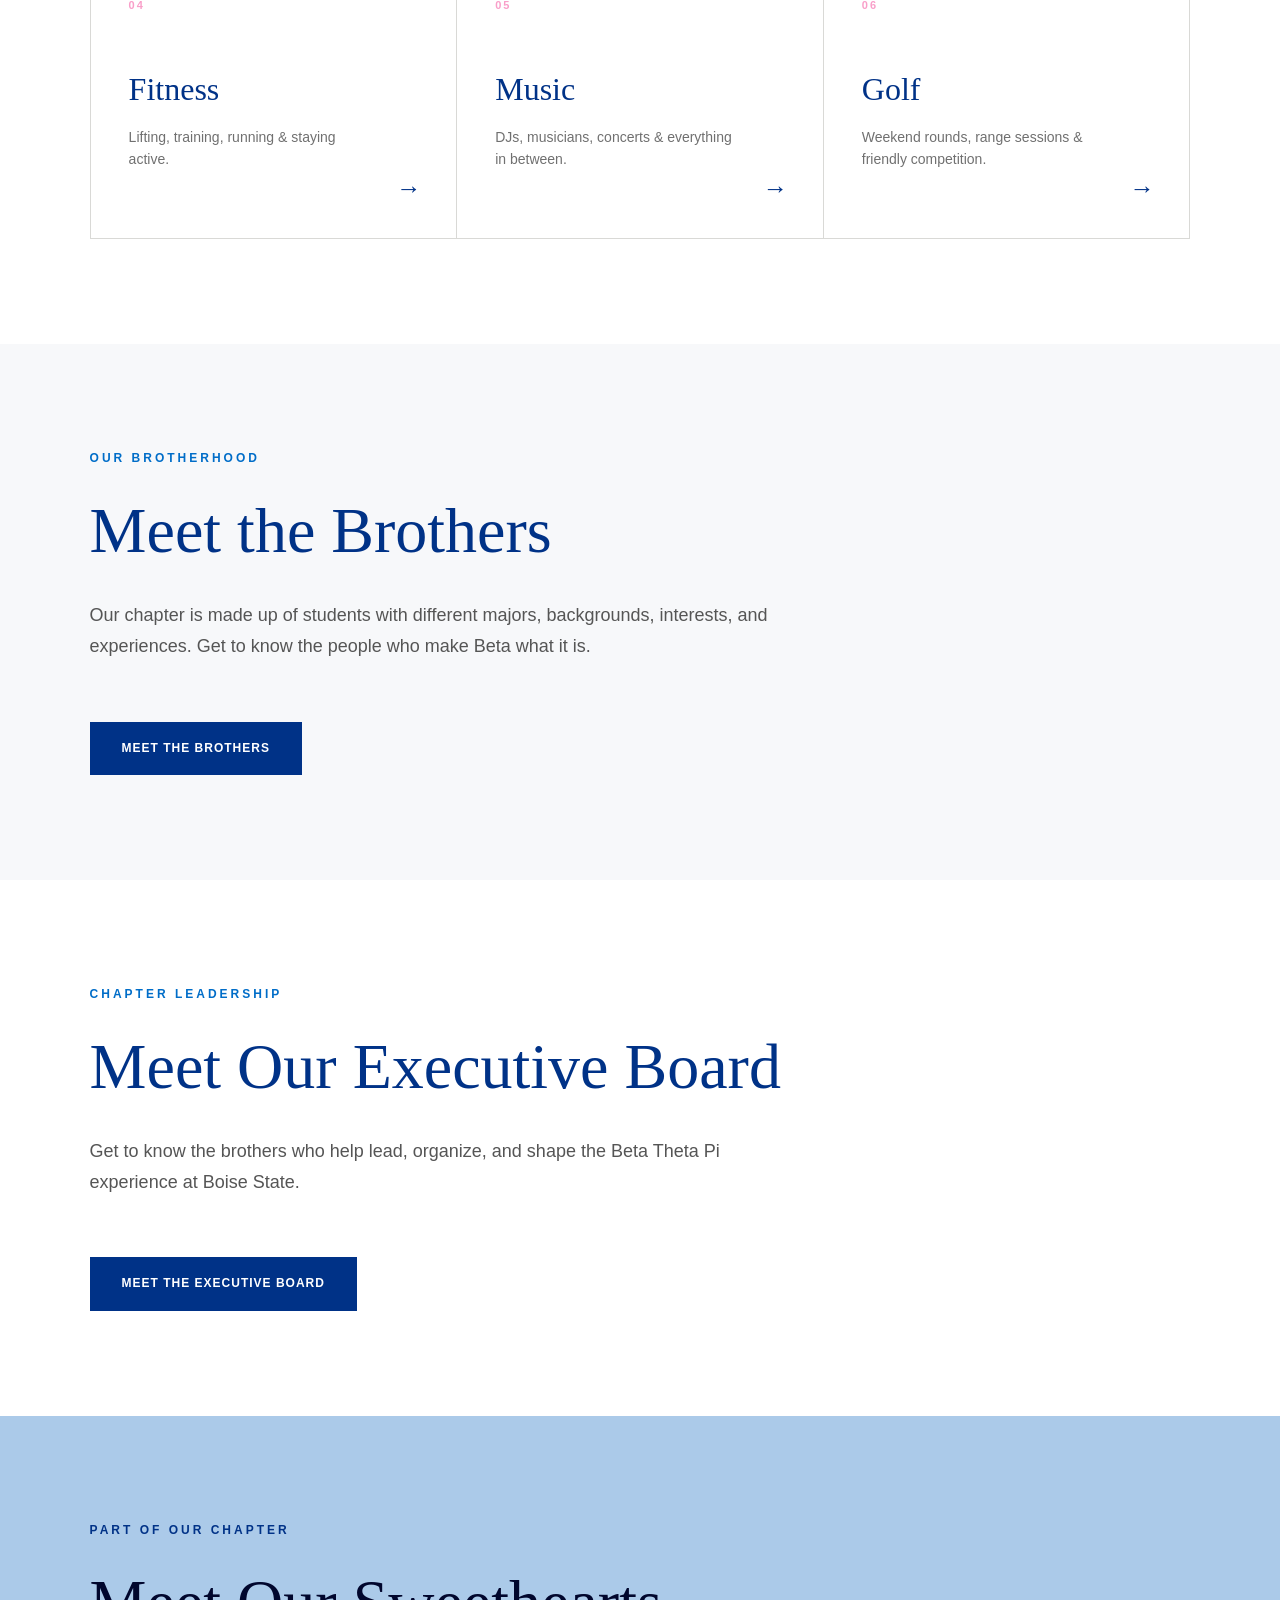
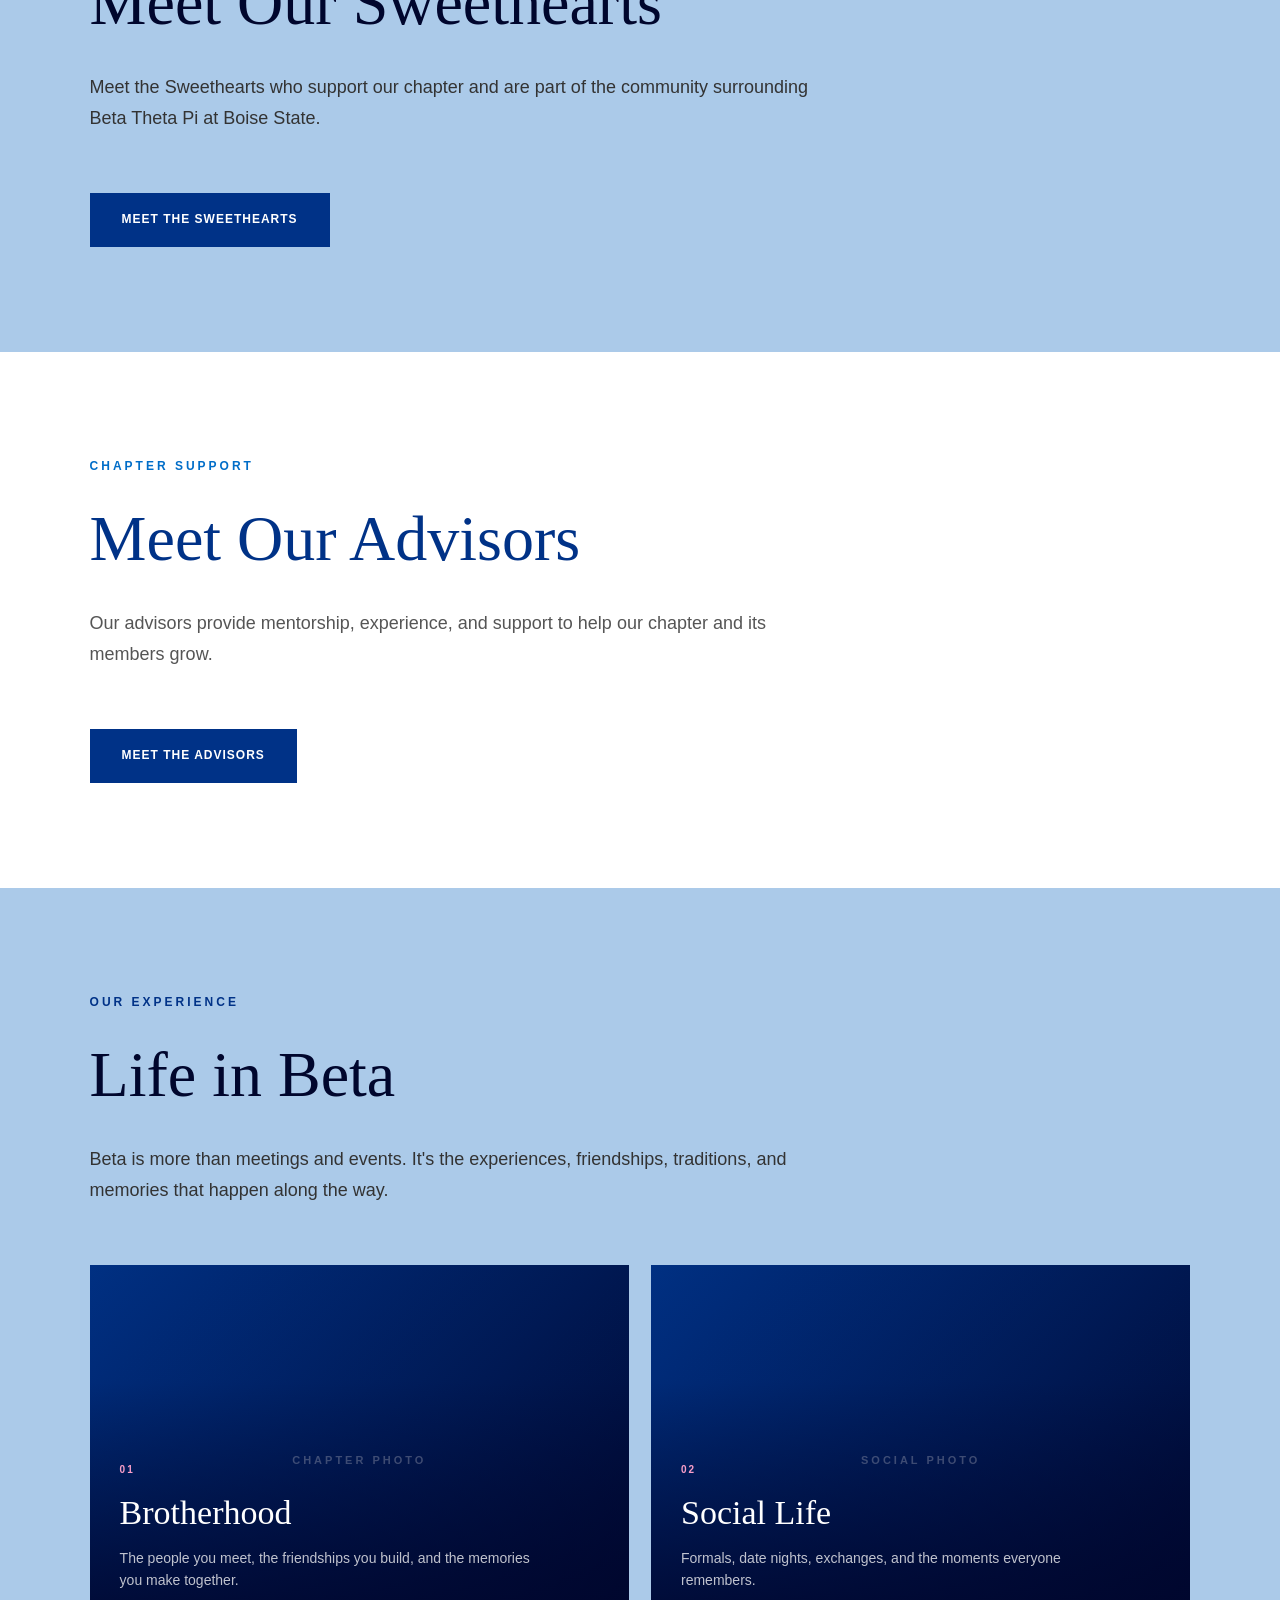
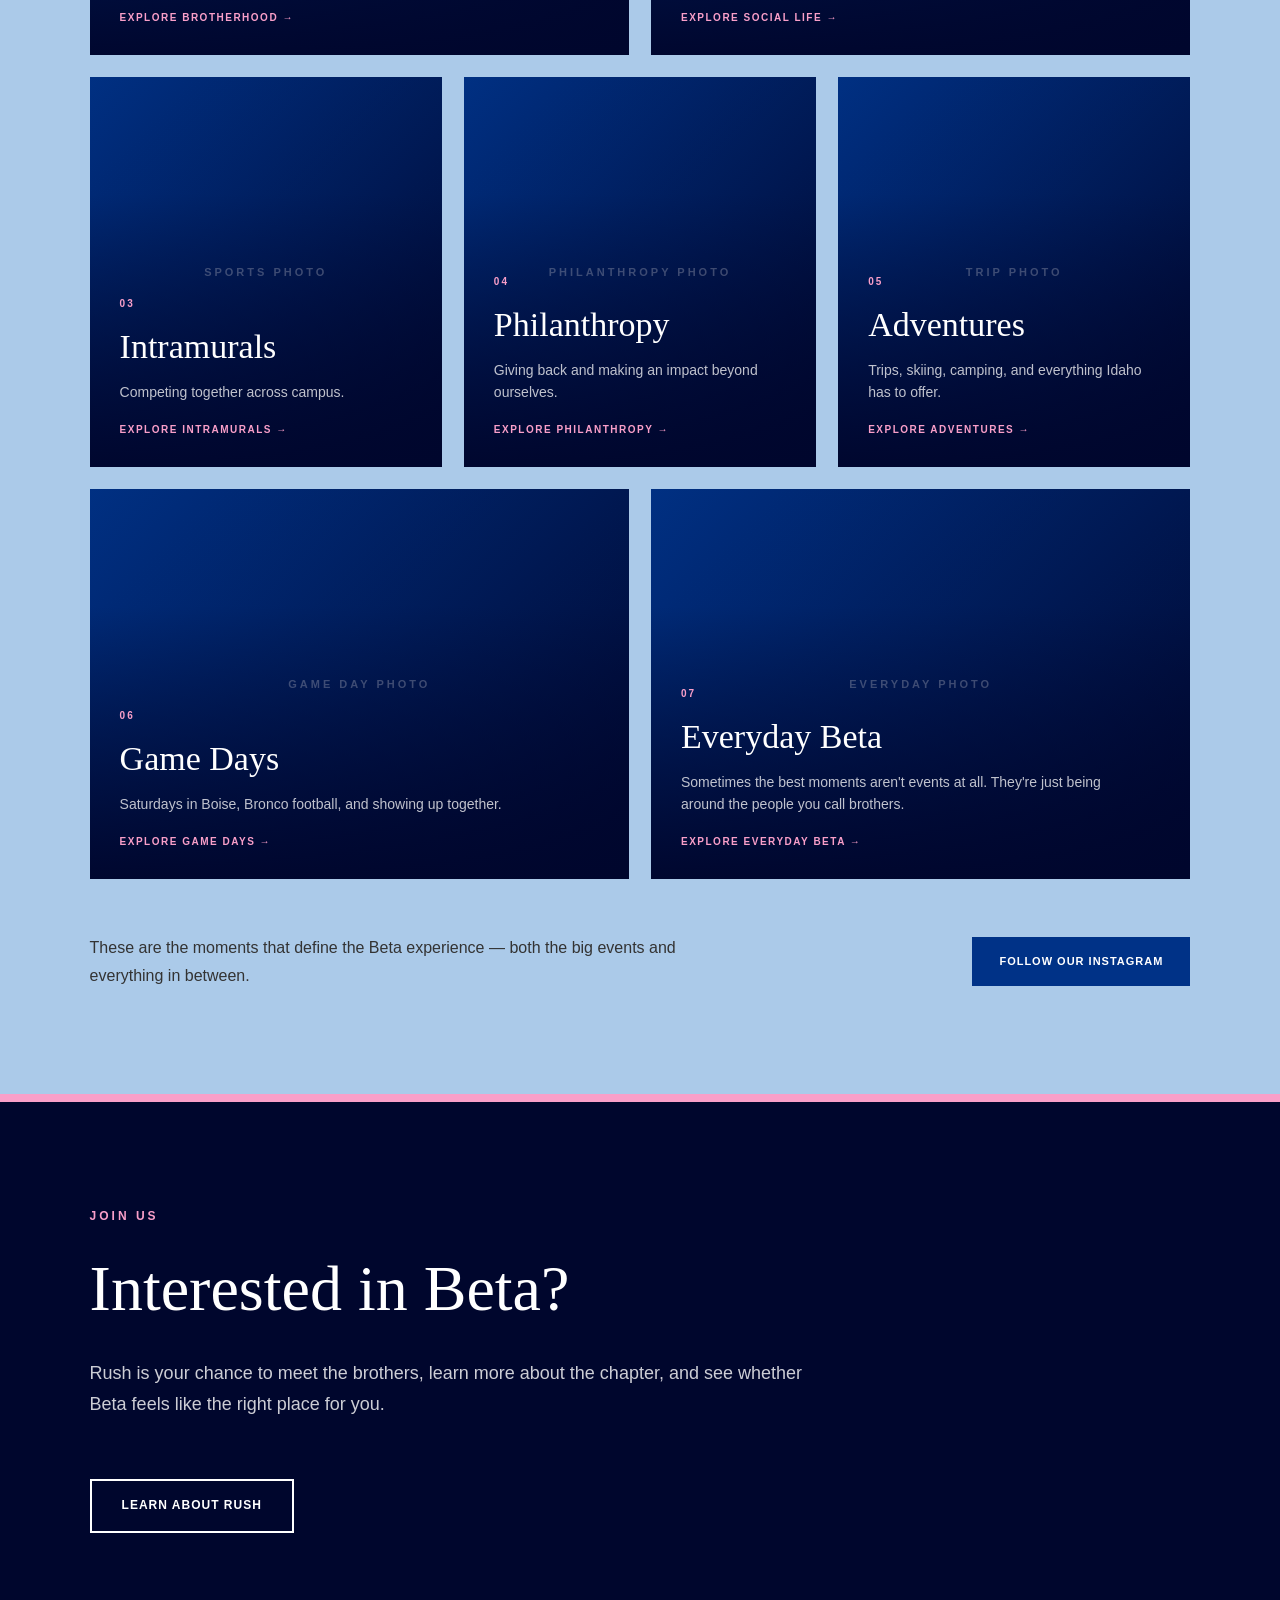
==== commit ed588134: "Add Sweethearts and Advisors sections" ====
--- a/index.html
+++ b/index.html
@@ -5,16 +5,26 @@
 
     <meta charset="UTF-8">
 
-    <meta name="viewport" content="width=device-width, initial-scale=1.0">
+    <meta
+        name="viewport"
+        content="width=device-width, initial-scale=1.0"
+    >
 
     <title>
         Meet the Betas | Beta Theta Pi
     </title>
 
 
-    <link rel="stylesheet" href="style.css">
-
-    <link rel="stylesheet" href="life.css">
+    <link
+        rel="stylesheet"
+        href="style.css"
+    >
+
+
+    <link
+        rel="stylesheet"
+        href="life.css"
+    >
 
 </head>
 
@@ -28,7 +38,10 @@
 
     <nav>
 
-        <a href="index.html" class="logo">
+        <a
+            href="index.html"
+            class="logo"
+        >
             ΒΘΠ
         </a>
 
@@ -45,6 +58,14 @@
 
             <a href="executive-board.html">
                 Executive Board
+            </a>
+
+            <a href="sweethearts.html">
+                Sweethearts
+            </a>
+
+            <a href="advisors.html">
+                Advisors
             </a>
 
             <a href="#life">
@@ -85,7 +106,10 @@
             </p>
 
 
-            <a href="brothers.html" class="hero-button">
+            <a
+                href="brothers.html"
+                class="hero-button"
+            >
                 Meet the Brothers
             </a>
 
@@ -99,7 +123,10 @@
          INTERESTS
     =========================================== -->
 
-    <section id="interests" class="interests-section">
+    <section
+        id="interests"
+        class="interests-section"
+    >
 
         <div class="section-heading">
 
@@ -122,16 +149,22 @@
         </div>
 
 
+
         <div class="interest-grid">
 
 
-            <a href="brothers.html?interest=Sports" class="interest-card">
+            <a
+                href="brothers.html?interest=Sports"
+                class="interest-card"
+            >
 
                 <span class="interest-number">
                     01
                 </span>
 
-                <h3>Sports</h3>
+                <h3>
+                    Sports
+                </h3>
 
                 <p>
                     Basketball, football,
@@ -145,13 +178,19 @@
             </a>
 
 
-            <a href="brothers.html?interest=Outdoors" class="interest-card">
+
+            <a
+                href="brothers.html?interest=Outdoors"
+                class="interest-card"
+            >
 
                 <span class="interest-number">
                     02
                 </span>
 
-                <h3>Outdoors</h3>
+                <h3>
+                    Outdoors
+                </h3>
 
                 <p>
                     Skiing, snowboarding,
@@ -165,13 +204,19 @@
             </a>
 
 
-            <a href="brothers.html?interest=Gaming" class="interest-card">
+
+            <a
+                href="brothers.html?interest=Gaming"
+                class="interest-card"
+            >
 
                 <span class="interest-number">
                     03
                 </span>
 
-                <h3>Gaming</h3>
+                <h3>
+                    Gaming
+                </h3>
 
                 <p>
                     Competitive, casual,
@@ -185,13 +230,19 @@
             </a>
 
 
-            <a href="brothers.html?interest=Fitness" class="interest-card">
+
+            <a
+                href="brothers.html?interest=Fitness"
+                class="interest-card"
+            >
 
                 <span class="interest-number">
                     04
                 </span>
 
-                <h3>Fitness</h3>
+                <h3>
+                    Fitness
+                </h3>
 
                 <p>
                     Lifting, training,
@@ -205,13 +256,19 @@
             </a>
 
 
-            <a href="brothers.html?interest=Music" class="interest-card">
+
+            <a
+                href="brothers.html?interest=Music"
+                class="interest-card"
+            >
 
                 <span class="interest-number">
                     05
                 </span>
 
-                <h3>Music</h3>
+                <h3>
+                    Music
+                </h3>
 
                 <p>
                     DJs, musicians,
@@ -225,13 +282,19 @@
             </a>
 
 
-            <a href="brothers.html?interest=Golf" class="interest-card">
+
+            <a
+                href="brothers.html?interest=Golf"
+                class="interest-card"
+            >
 
                 <span class="interest-number">
                     06
                 </span>
 
-                <h3>Golf</h3>
+                <h3>
+                    Golf
+                </h3>
 
                 <p>
                     Weekend rounds,
@@ -252,10 +315,13 @@
 
 
     <!-- ==========================================
-         BROTHERS PREVIEW
+         BROTHERS
     =========================================== -->
 
-    <section id="brothers" class="brothers-preview">
+    <section
+        id="brothers"
+        class="brothers-preview"
+    >
 
         <div class="section-heading">
 
@@ -279,7 +345,10 @@
         </div>
 
 
-        <a href="brothers.html" class="hero-button brothers-preview-button">
+        <a
+            href="brothers.html"
+            class="hero-button brothers-preview-button"
+        >
             Meet the Brothers
         </a>
 
@@ -288,10 +357,12 @@
 
 
     <!-- ==========================================
-         EXECUTIVE BOARD PREVIEW
+         EXECUTIVE BOARD
     =========================================== -->
 
-    <section id="executive-board" class="exec-preview">
+    <section
+        class="exec-preview"
+    >
 
         <div class="section-heading">
 
@@ -314,8 +385,91 @@
         </div>
 
 
-        <a href="executive-board.html" class="hero-button exec-preview-button">
+        <a
+            href="executive-board.html"
+            class="hero-button exec-preview-button"
+        >
             Meet the Executive Board
+        </a>
+
+    </section>
+
+
+
+    <!-- ==========================================
+         SWEETHEARTS
+    =========================================== -->
+
+    <section
+        class="sweethearts-preview"
+    >
+
+        <div class="section-heading">
+
+            <p class="section-label">
+                PART OF OUR CHAPTER
+            </p>
+
+
+            <h2>
+                Meet Our Sweethearts
+            </h2>
+
+
+            <p class="section-description">
+                Meet the Sweethearts who support our chapter
+                and are part of the community surrounding Beta
+                Theta Pi at Boise State.
+            </p>
+
+        </div>
+
+
+        <a
+            href="sweethearts.html"
+            class="hero-button sweethearts-preview-button"
+        >
+            Meet the Sweethearts
+        </a>
+
+    </section>
+
+
+
+    <!-- ==========================================
+         ADVISORS
+    =========================================== -->
+
+    <section
+        class="advisors-preview"
+    >
+
+        <div class="section-heading">
+
+            <p class="section-label">
+                CHAPTER SUPPORT
+            </p>
+
+
+            <h2>
+                Meet Our Advisors
+            </h2>
+
+
+            <p class="section-description">
+                Our advisors provide mentorship,
+                experience, and support to help our
+                chapter and its members grow.
+            </p>
+
+        </div>
+
+
+        <a
+            href="advisors.html"
+            class="hero-button advisors-preview-button"
+        >
+            Meet the Advisors
         </a>
 
     </section>
@@ -326,7 +480,10 @@
          LIFE IN BETA
     =========================================== -->
 
-    <section id="life" class="life-section">
+    <section
+        id="life"
+        class="life-section"
+    >
 
         <div class="section-heading">
 
@@ -350,24 +507,31 @@
         </div>
 
 
+
         <div class="life-grid">
 
 
-            <a href="life.html?category=brotherhood" class="life-card life-card-large">
+            <a
+                href="life.html?category=brotherhood"
+                class="life-card life-card-large"
+            >
 
                 <div class="life-photo-placeholder">
                     CHAPTER PHOTO
                 </div>
 
+
                 <div class="life-card-content">
 
                     <span class="life-card-number">
                         01
                     </span>
+
 
                     <h3>
                         Brotherhood
                     </h3>
+
 
                     <p>
                         The people you meet,
@@ -375,6 +539,7 @@
                         and the memories you make together.
                     </p>
 
+
                     <span class="life-card-action">
                         Explore Brotherhood →
                     </span>
@@ -384,21 +549,28 @@
             </a>
 
 
-            <a href="life.html?category=social" class="life-card life-card-large">
+
+            <a
+                href="life.html?category=social"
+                class="life-card life-card-large"
+            >
 
                 <div class="life-photo-placeholder">
                     SOCIAL PHOTO
                 </div>
 
+
                 <div class="life-card-content">
 
                     <span class="life-card-number">
                         02
                     </span>
+
 
                     <h3>
                         Social Life
                     </h3>
+
 
                     <p>
                         Formals, date nights,
@@ -406,6 +578,7 @@
                         everyone remembers.
                     </p>
 
+
                     <span class="life-card-action">
                         Explore Social Life →
                     </span>
@@ -415,27 +588,35 @@
             </a>
 
 
-            <a href="life.html?category=intramurals" class="life-card life-card-small">
+
+            <a
+                href="life.html?category=intramurals"
+                class="life-card life-card-small"
+            >
 
                 <div class="life-photo-placeholder">
                     SPORTS PHOTO
                 </div>
 
+
                 <div class="life-card-content">
 
                     <span class="life-card-number">
                         03
                     </span>
+
 
                     <h3>
                         Intramurals
                     </h3>
+
 
                     <p>
                         Competing together
                         across campus.
                     </p>
 
+
                     <span class="life-card-action">
                         Explore Intramurals →
                     </span>
@@ -445,27 +626,35 @@
             </a>
 
 
-            <a href="life.html?category=philanthropy" class="life-card life-card-small">
+
+            <a
+                href="life.html?category=philanthropy"
+                class="life-card life-card-small"
+            >
 
                 <div class="life-photo-placeholder">
                     PHILANTHROPY PHOTO
                 </div>
 
+
                 <div class="life-card-content">
 
                     <span class="life-card-number">
                         04
                     </span>
+
 
                     <h3>
                         Philanthropy
                     </h3>
+
 
                     <p>
                         Giving back and making
                         an impact beyond ourselves.
                     </p>
 
+
                     <span class="life-card-action">
                         Explore Philanthropy →
                     </span>
@@ -475,21 +664,28 @@
             </a>
 
 
-            <a href="life.html?category=adventures" class="life-card life-card-small">
+
+            <a
+                href="life.html?category=adventures"
+                class="life-card life-card-small"
+            >
 
                 <div class="life-photo-placeholder">
                     TRIP PHOTO
                 </div>
 
+
                 <div class="life-card-content">
 
                     <span class="life-card-number">
                         05
                     </span>
+
 
                     <h3>
                         Adventures
                     </h3>
+
 
                     <p>
                         Trips, skiing,
@@ -497,6 +693,7 @@
                         Idaho has to offer.
                     </p>
 
+
                     <span class="life-card-action">
                         Explore Adventures →
                     </span>
@@ -506,21 +703,28 @@
             </a>
 
 
-            <a href="life.html?category=gamedays" class="life-card life-card-large">
+
+            <a
+                href="life.html?category=gamedays"
+                class="life-card life-card-large"
+            >
 
                 <div class="life-photo-placeholder">
                     GAME DAY PHOTO
                 </div>
 
+
                 <div class="life-card-content">
 
                     <span class="life-card-number">
                         06
                     </span>
+
 
                     <h3>
                         Game Days
                     </h3>
+
 
                     <p>
                         Saturdays in Boise,
@@ -528,6 +732,7 @@
                         and showing up together.
                     </p>
 
+
                     <span class="life-card-action">
                         Explore Game Days →
                     </span>
@@ -537,21 +742,28 @@
             </a>
 
 
-            <a href="life.html?category=everyday" class="life-card life-card-large">
+
+            <a
+                href="life.html?category=everyday"
+                class="life-card life-card-large"
+            >
 
                 <div class="life-photo-placeholder">
                     EVERYDAY PHOTO
                 </div>
 
+
                 <div class="life-card-content">
 
                     <span class="life-card-number">
                         07
                     </span>
+
 
                     <h3>
                         Everyday Beta
                     </h3>
+
 
                     <p>
                         Sometimes the best moments
@@ -560,6 +772,7 @@
                         the people you call brothers.
                     </p>
 
+
                     <span class="life-card-action">
                         Explore Everyday Beta →
                     </span>
@@ -570,6 +783,7 @@
 
 
         </div>
+
 
 
         <div class="life-footer">
@@ -581,8 +795,12 @@
             </p>
 
 
-            <a href="https://www.instagram.com/beta_boisestate/" class="life-instagram-button" target="_blank"
-                rel="noopener noreferrer">
+            <a
+                href="https://www.instagram.com/beta_boisestate/"
+                class="life-instagram-button"
+                target="_blank"
+                rel="noopener noreferrer"
+            >
                 Follow Our Instagram
             </a>
 
@@ -593,10 +811,13 @@
 
 
     <!-- ==========================================
-         RUSH PREVIEW
+         RUSH
     =========================================== -->
 
-    <section id="rush" class="rush-preview">
+    <section
+        id="rush"
+        class="rush-preview"
+    >
 
         <div class="section-heading">
 
@@ -620,7 +841,10 @@
         </div>
 
 
-        <a href="rush.html" class="hero-button">
+        <a
+            href="rush.html"
+            class="hero-button"
+        >
             Learn About Rush
         </a>
 
--- a/style.css
+++ b/style.css
@@ -1751,4 +1751,126 @@
 .rush-preview .hero-button:hover {
     background: var(--white);
     color: var(--beta-sapphire);
+}
+
+/* ==========================================
+   FINAL NAVIGATION UPDATE
+========================================== */
+
+.nav-links {
+    gap: 20px;
+}
+
+
+.nav-links a {
+    font-size: 11px;
+}
+
+
+
+/* ==========================================
+   SWEETHEARTS HOMEPAGE PREVIEW
+========================================== */
+
+.sweethearts-preview {
+    background:
+        var(--beta-light-blue);
+}
+
+
+.sweethearts-preview
+.section-label {
+    color:
+        var(--beta-sapphire);
+}
+
+
+.sweethearts-preview h2 {
+    color:
+        var(--beta-deep-blue);
+}
+
+
+.sweethearts-preview
+.section-description {
+    color:
+        var(--beta-gunmetal);
+}
+
+
+.sweethearts-preview-button {
+    background:
+        var(--beta-sapphire);
+
+    border-color:
+        var(--beta-sapphire);
+
+    color:
+        var(--white);
+}
+
+
+.sweethearts-preview-button:hover {
+    background:
+        var(--beta-deep-blue);
+
+    border-color:
+        var(--beta-deep-blue);
+
+    color:
+        var(--white);
+}
+
+
+
+/* ==========================================
+   ADVISORS HOMEPAGE PREVIEW
+========================================== */
+
+.advisors-preview {
+    background:
+        var(--white);
+}
+
+
+.advisors-preview-button {
+    background:
+        var(--beta-sapphire);
+
+    border-color:
+        var(--beta-sapphire);
+
+    color:
+        var(--white);
+}
+
+
+.advisors-preview-button:hover {
+    background:
+        var(--beta-deep-blue);
+
+    border-color:
+        var(--beta-deep-blue);
+
+    color:
+        var(--white);
+}
+
+
+
+/* ==========================================
+   NAVBAR RESPONSIVE SAFETY
+========================================== */
+
+@media (max-width: 1150px) {
+
+    .nav-links {
+        gap: 13px;
+    }
+
+
+    .nav-links a {
+        font-size: 10px;
+    }
+
 }
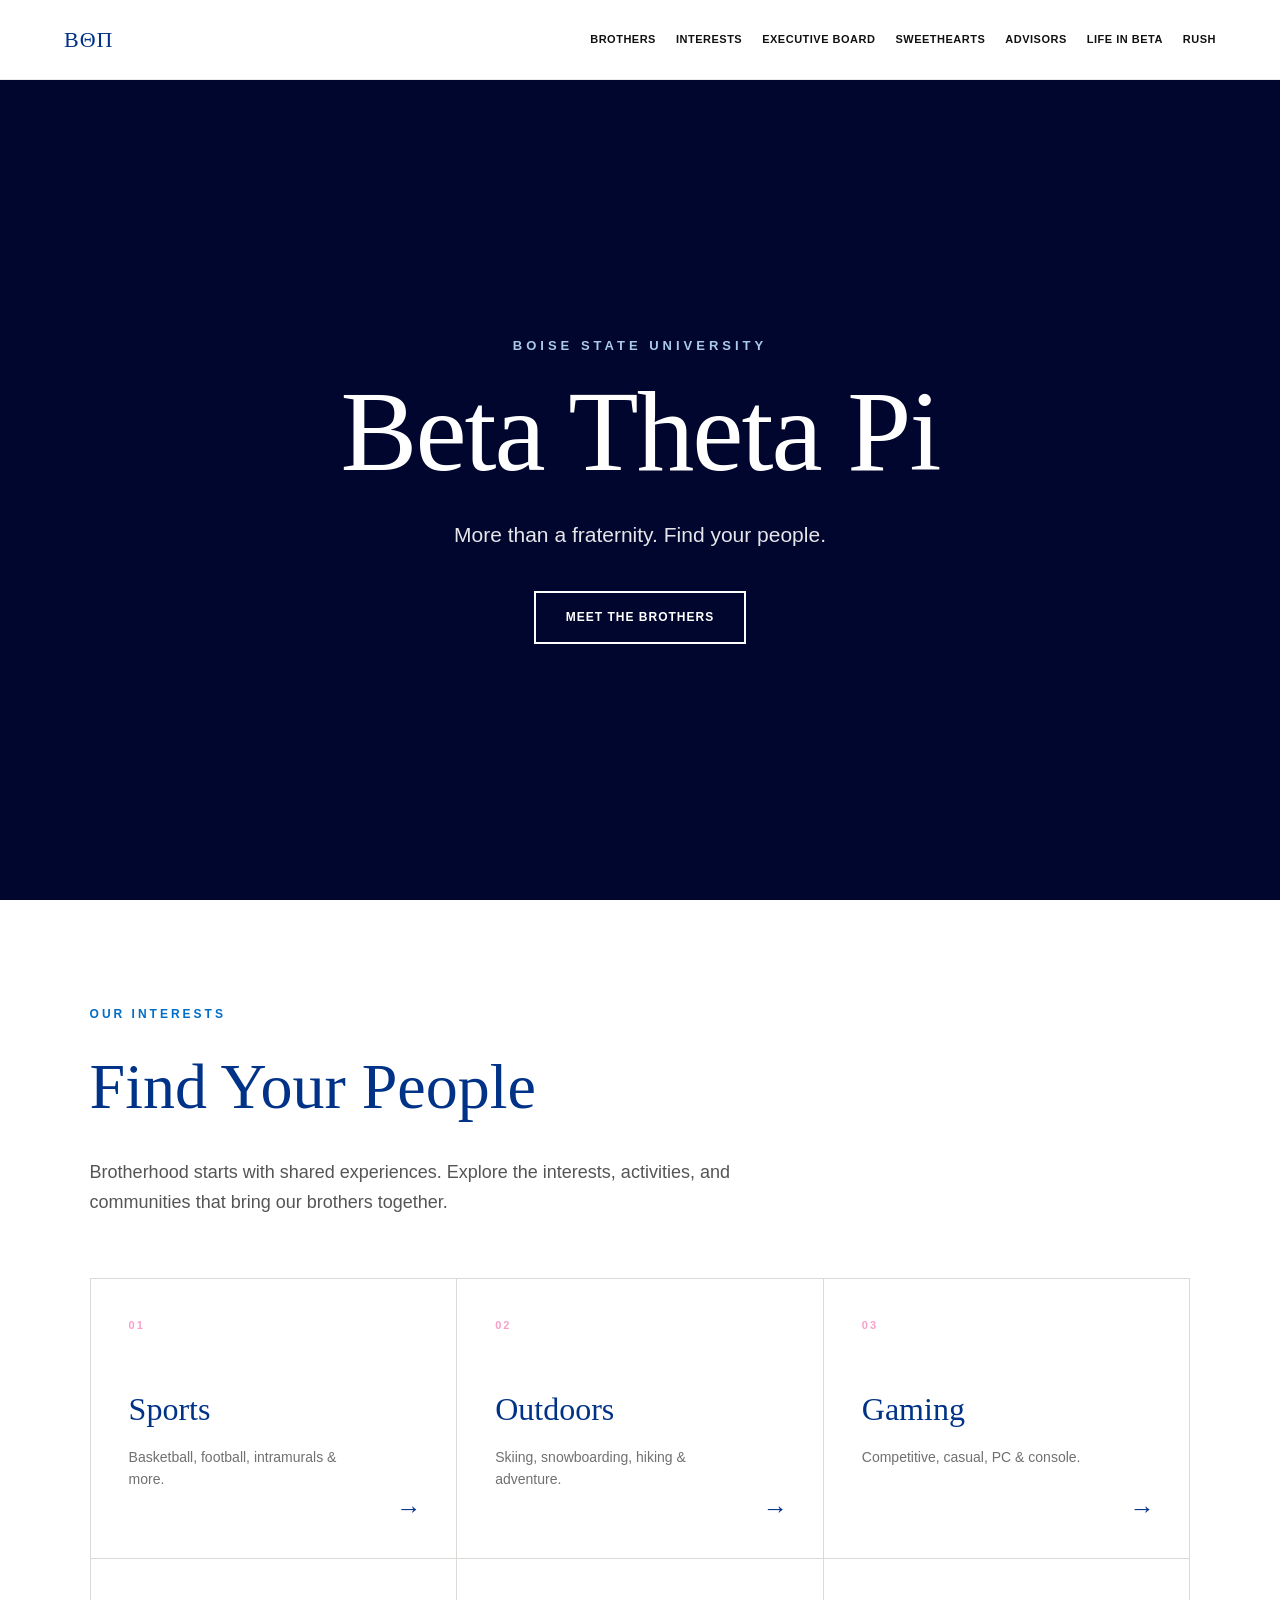
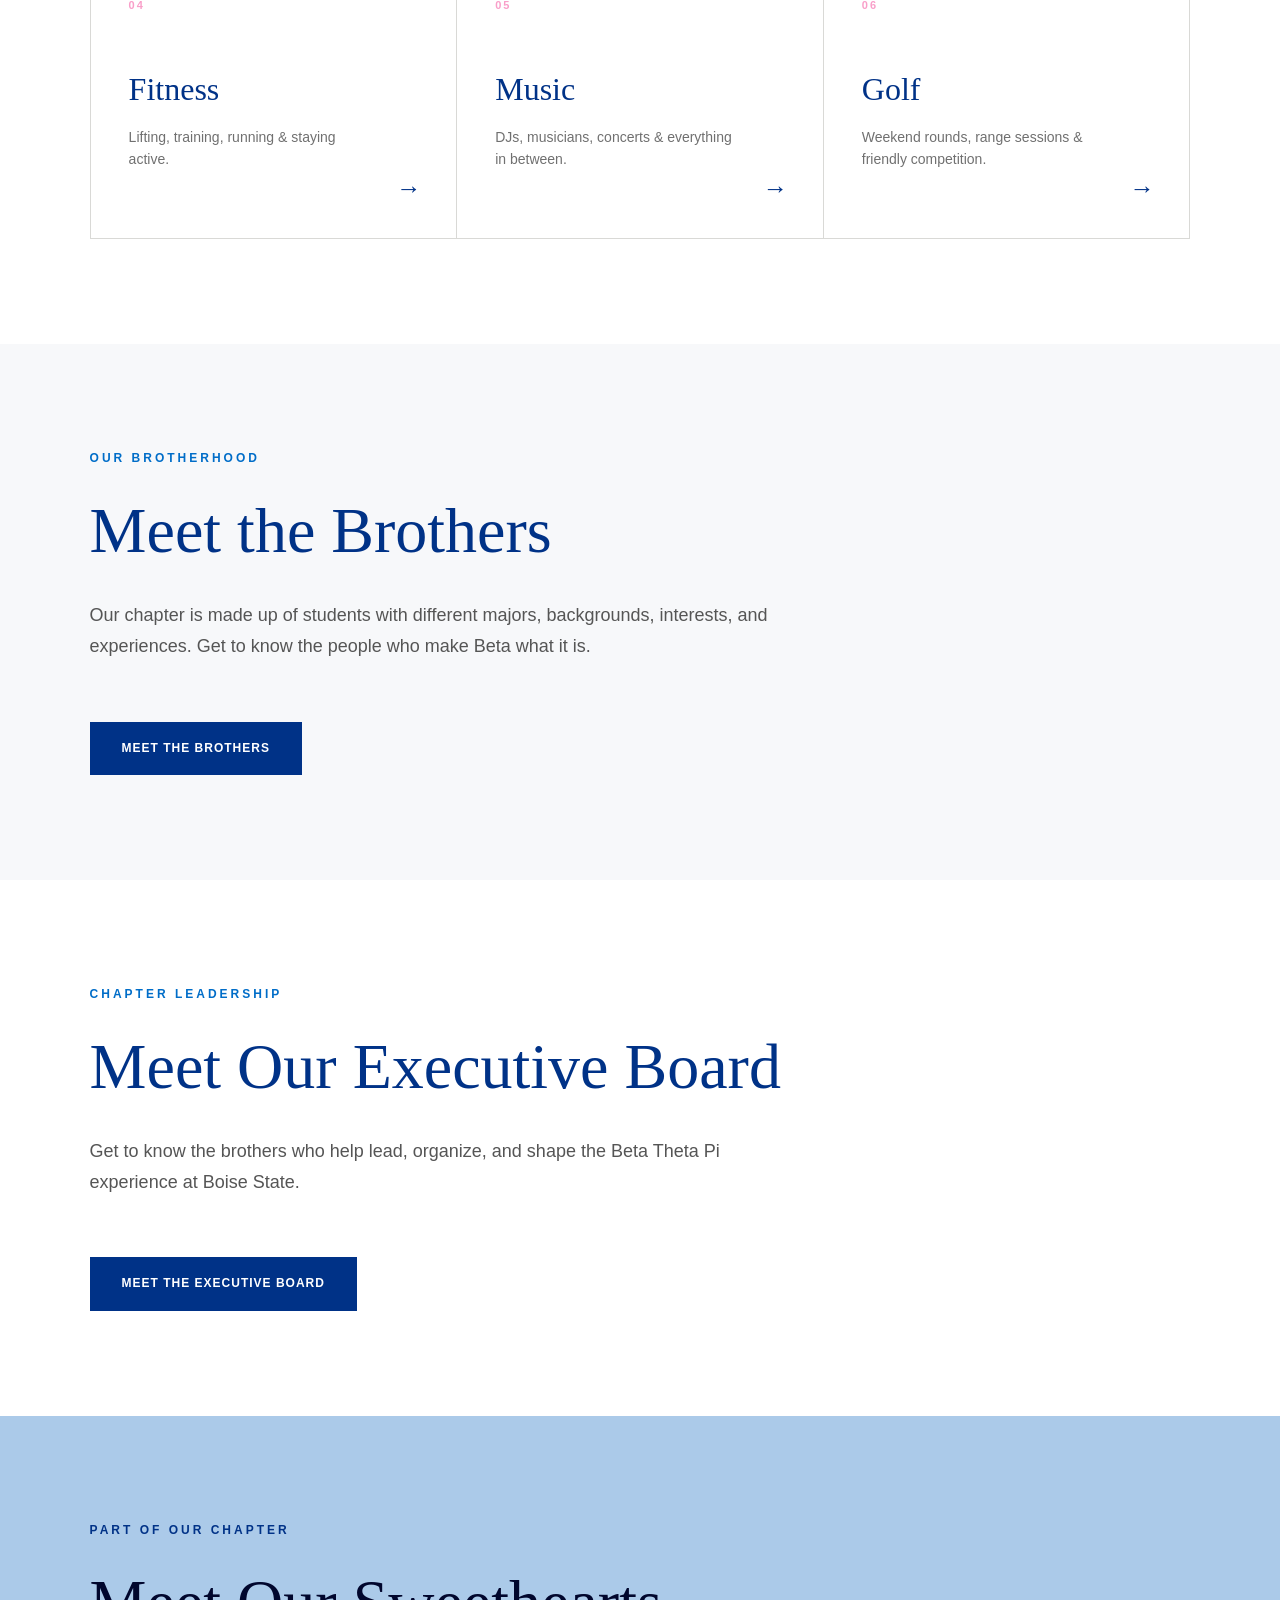
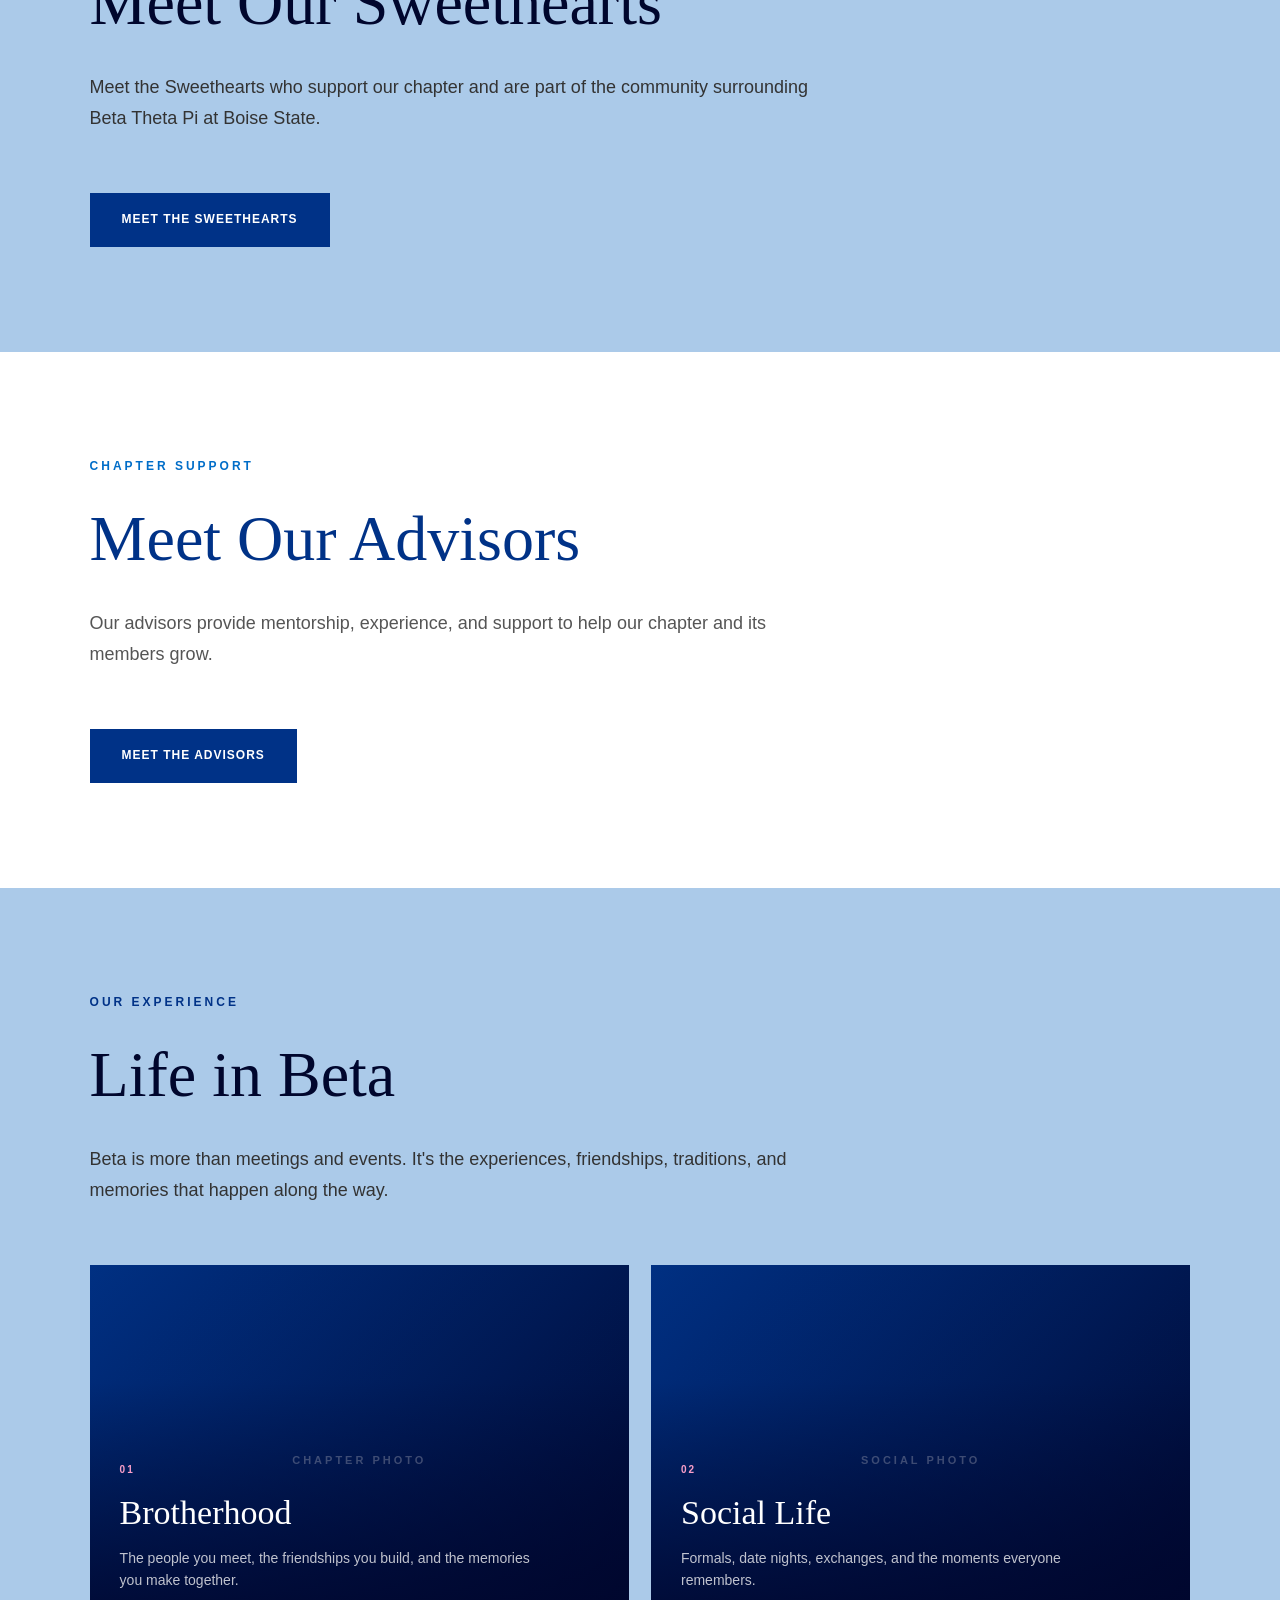
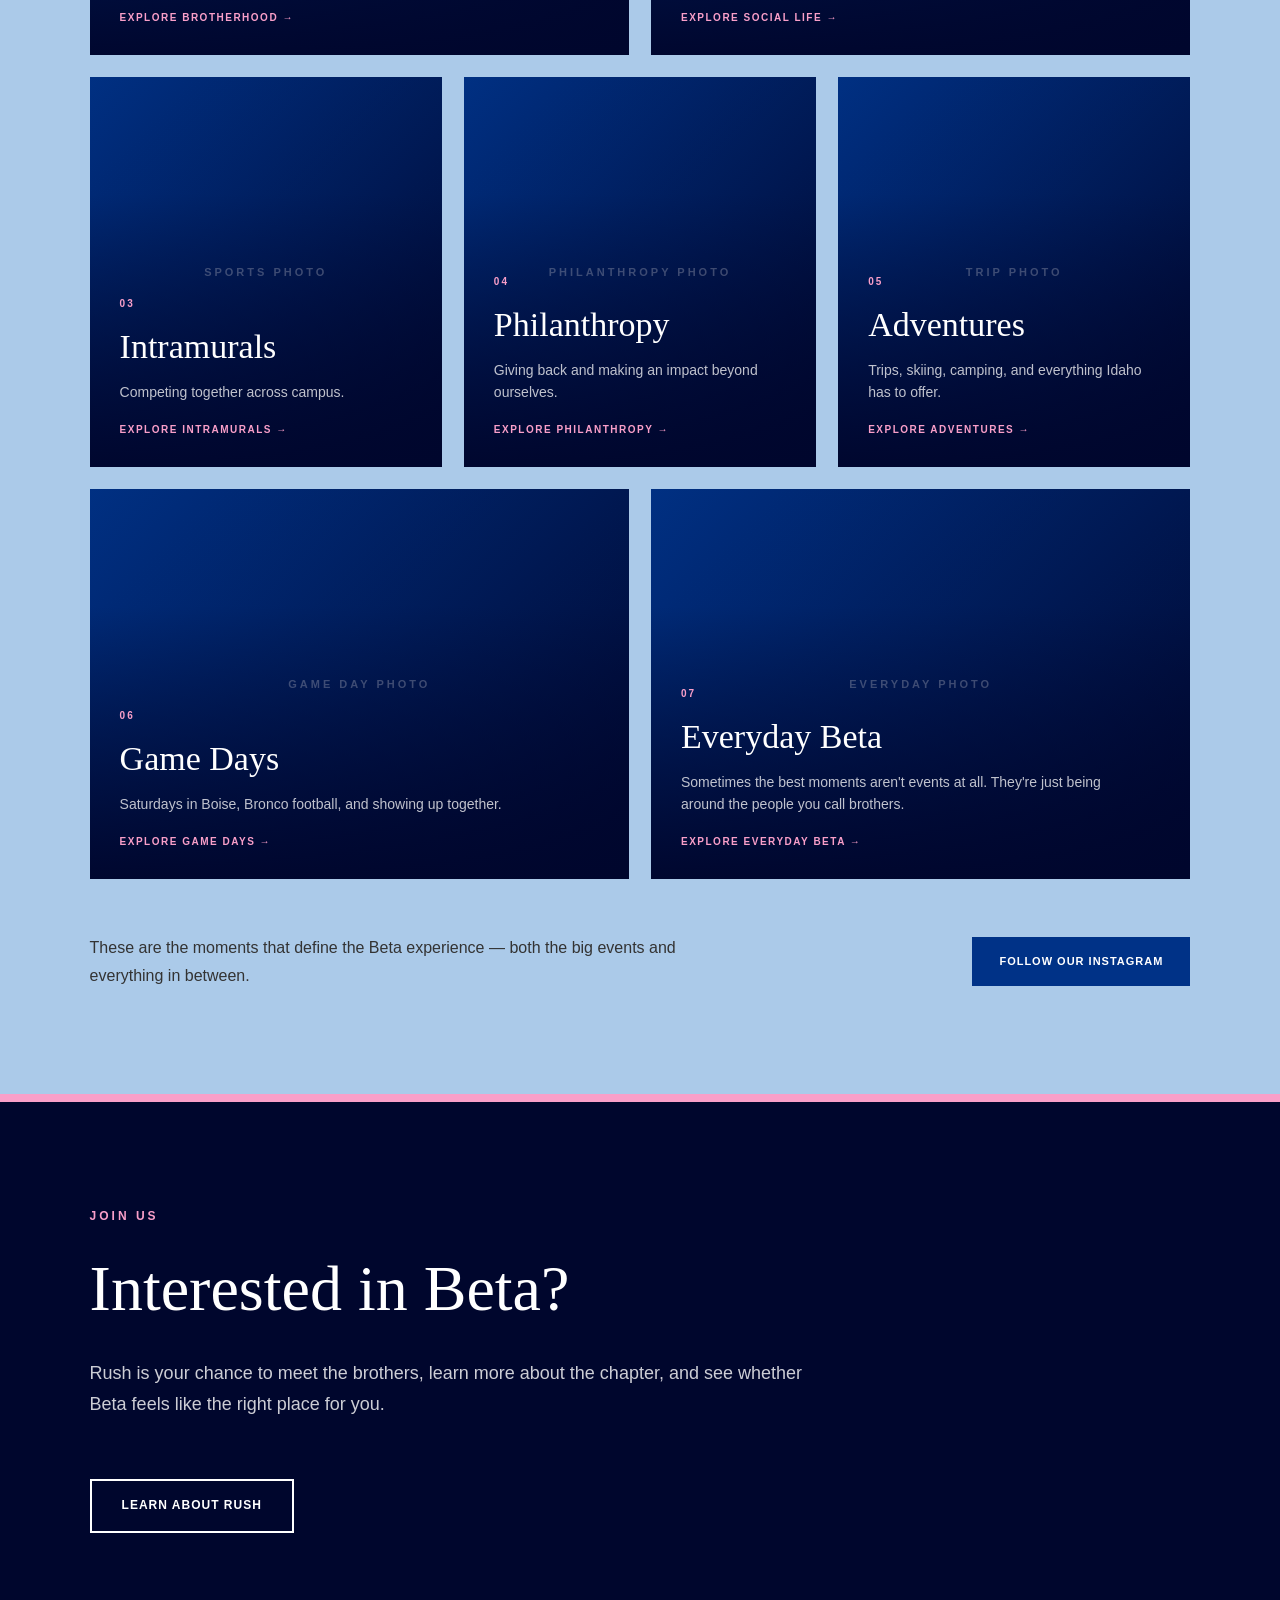
==== commit 0ff20509: "Add brother profiles and update website" ====
--- a/index.html
+++ b/index.html
@@ -96,7 +96,7 @@
 
 
             <h1>
-                MEET THE<br>BETAS
+                Beta Theta Pi
             </h1>
 
 
--- a/style.css
+++ b/style.css
@@ -1873,4 +1873,44 @@
         font-size: 10px;
     }
 
+}
+
+/* ==========================================
+   EXEC BOARD REAL PHOTOS
+========================================== */
+
+.exec-photo {
+    width: 100%;
+    aspect-ratio: 4 / 5;
+    overflow: hidden;
+    background: var(--beta-timberwolf);
+}
+
+
+.exec-photo img {
+    display: block;
+    width: 100%;
+    height: 100%;
+    object-fit: cover;
+}
+
+
+.exec-profile-link {
+    display: inline-block;
+    margin-top: 18px;
+
+    font-family: var(--display-font);
+    font-size: 11px;
+    font-weight: 700;
+
+    letter-spacing: 1px;
+    text-transform: uppercase;
+
+    color: var(--beta-azure);
+    text-decoration: none;
+}
+
+
+.exec-profile-link:hover {
+    color: var(--beta-sapphire);
 }
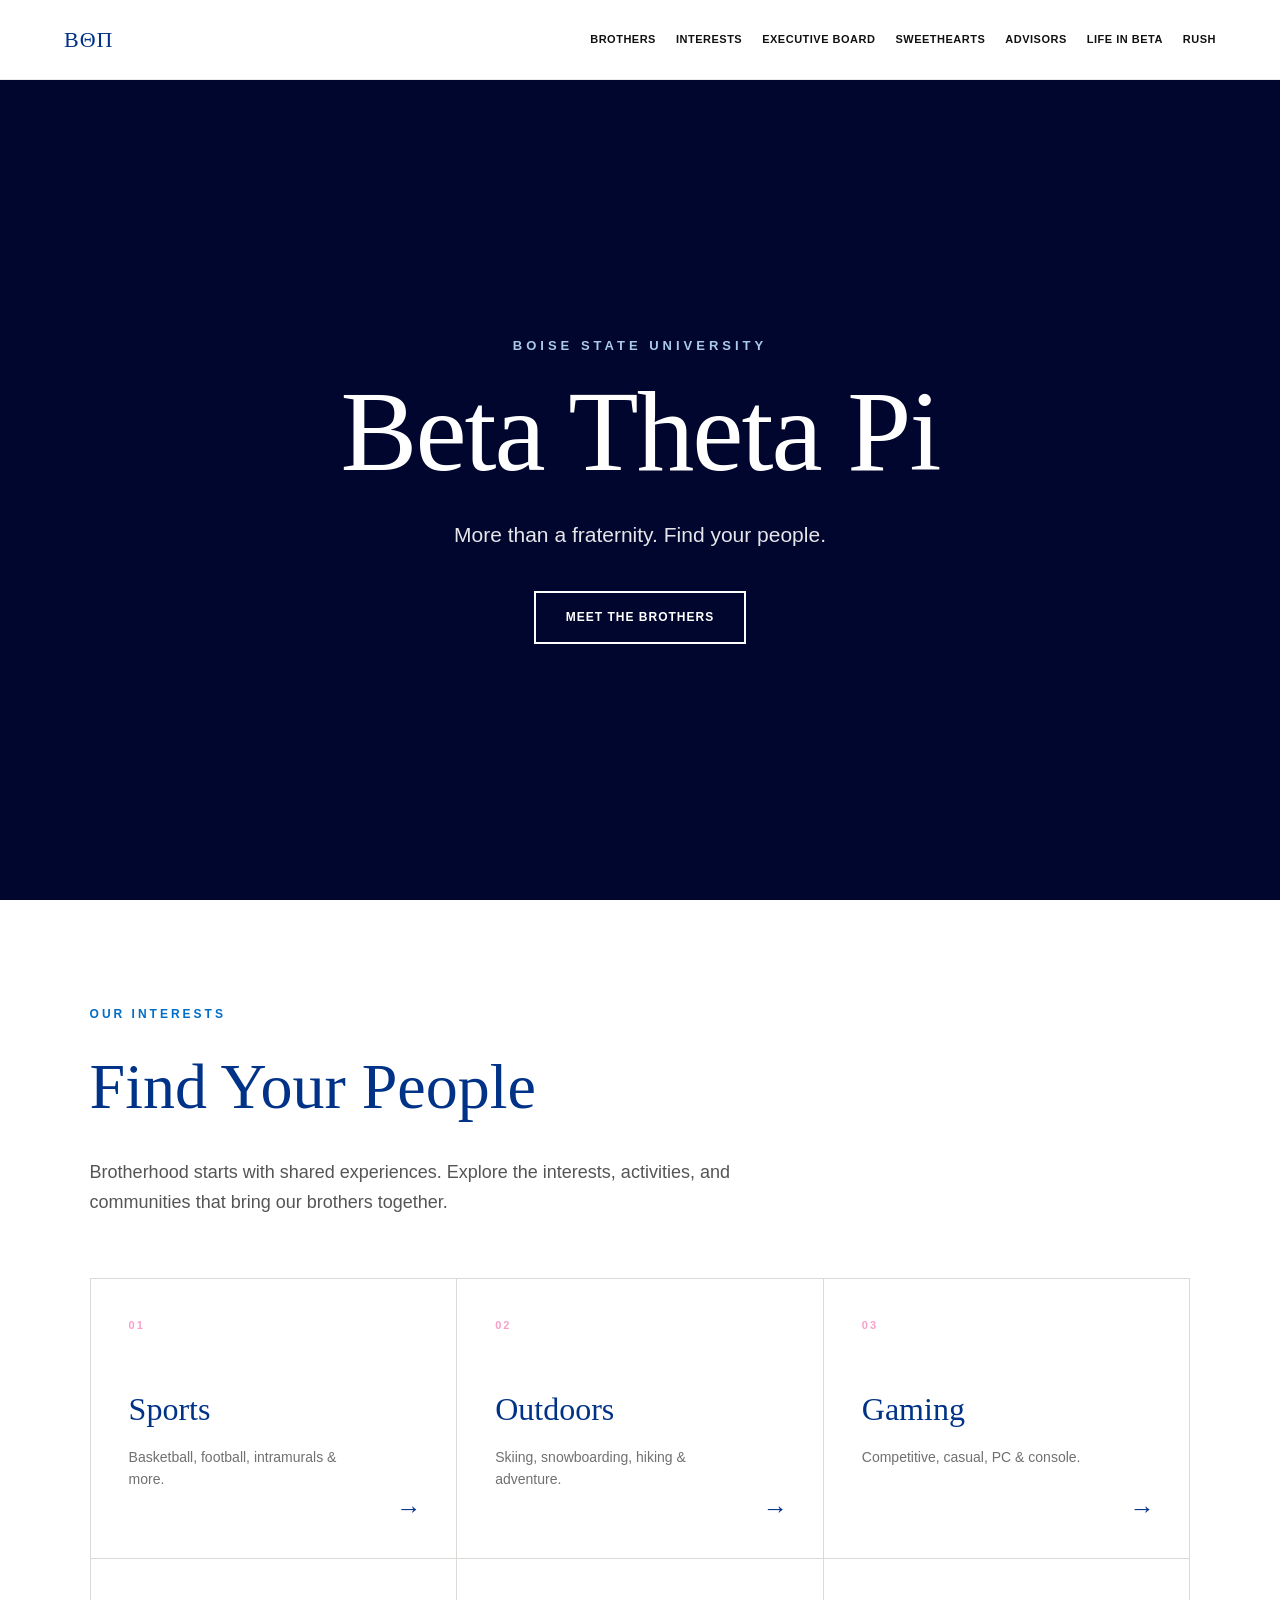
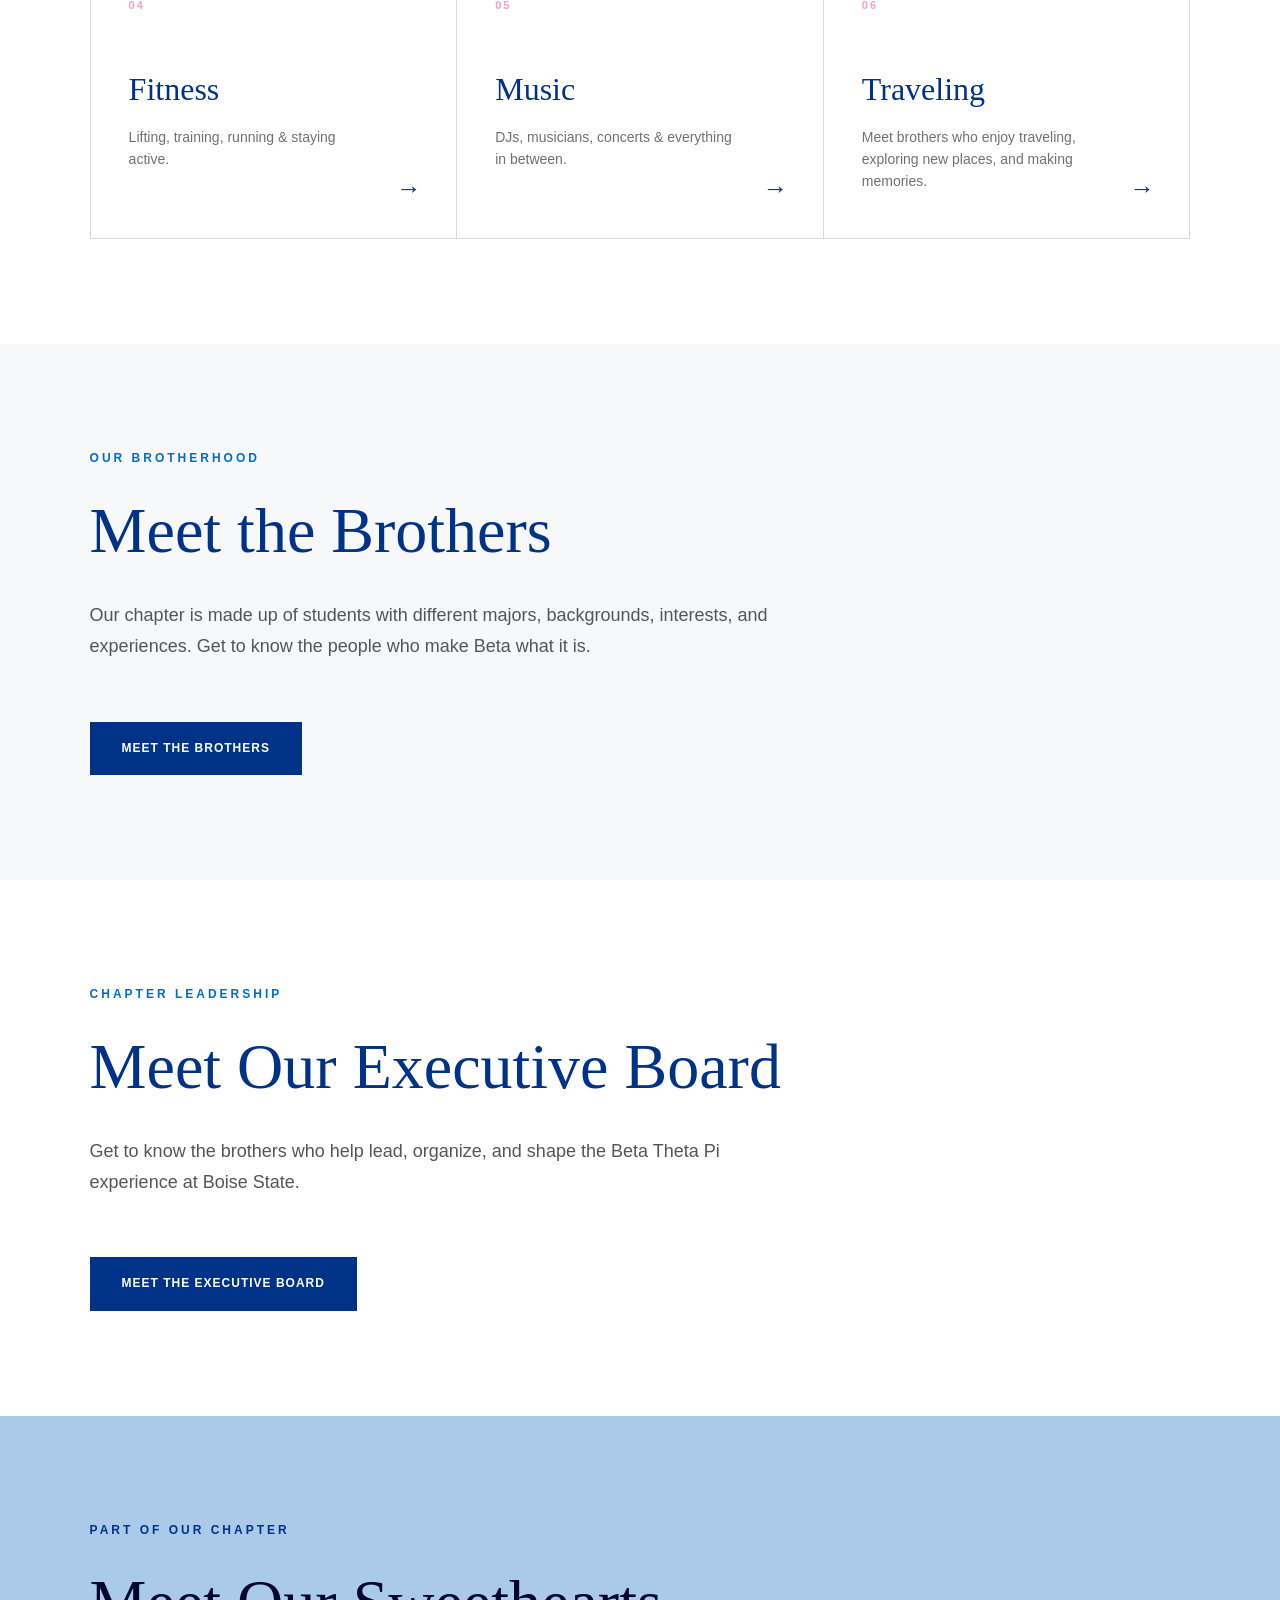
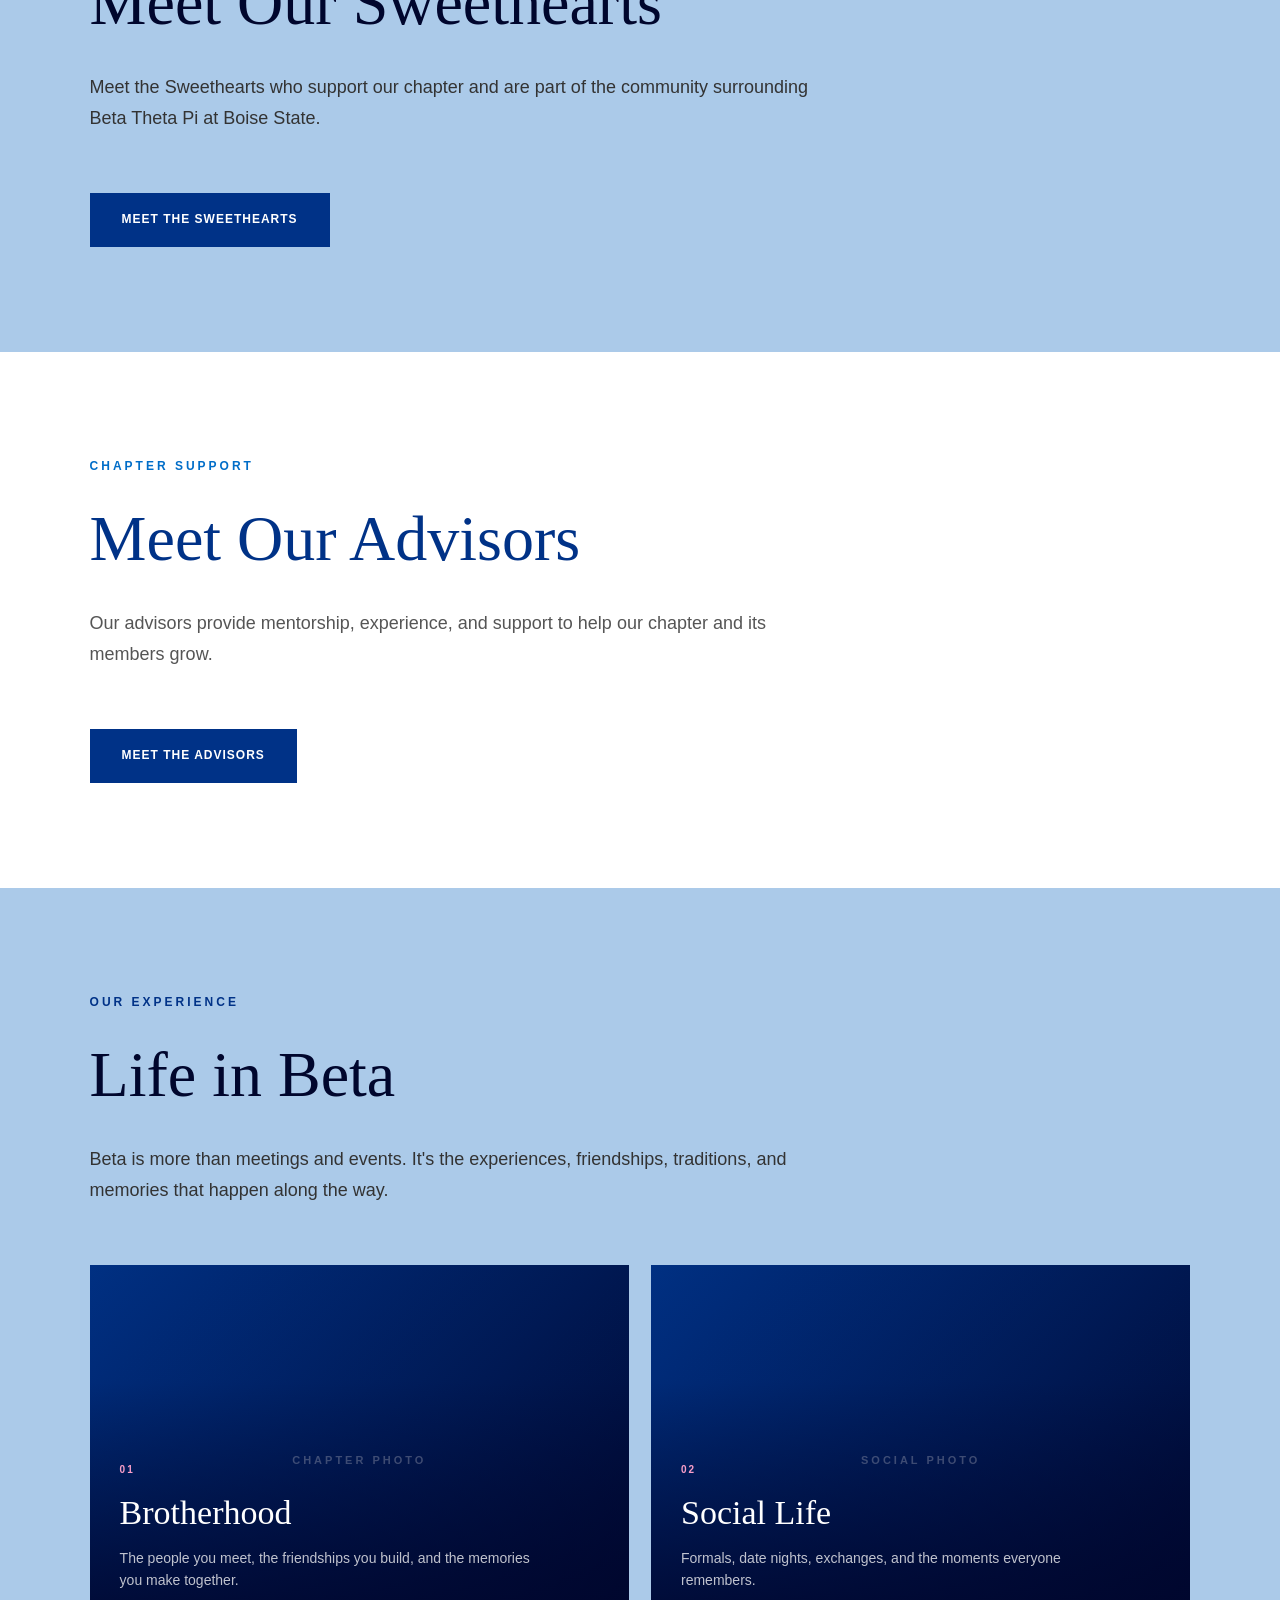
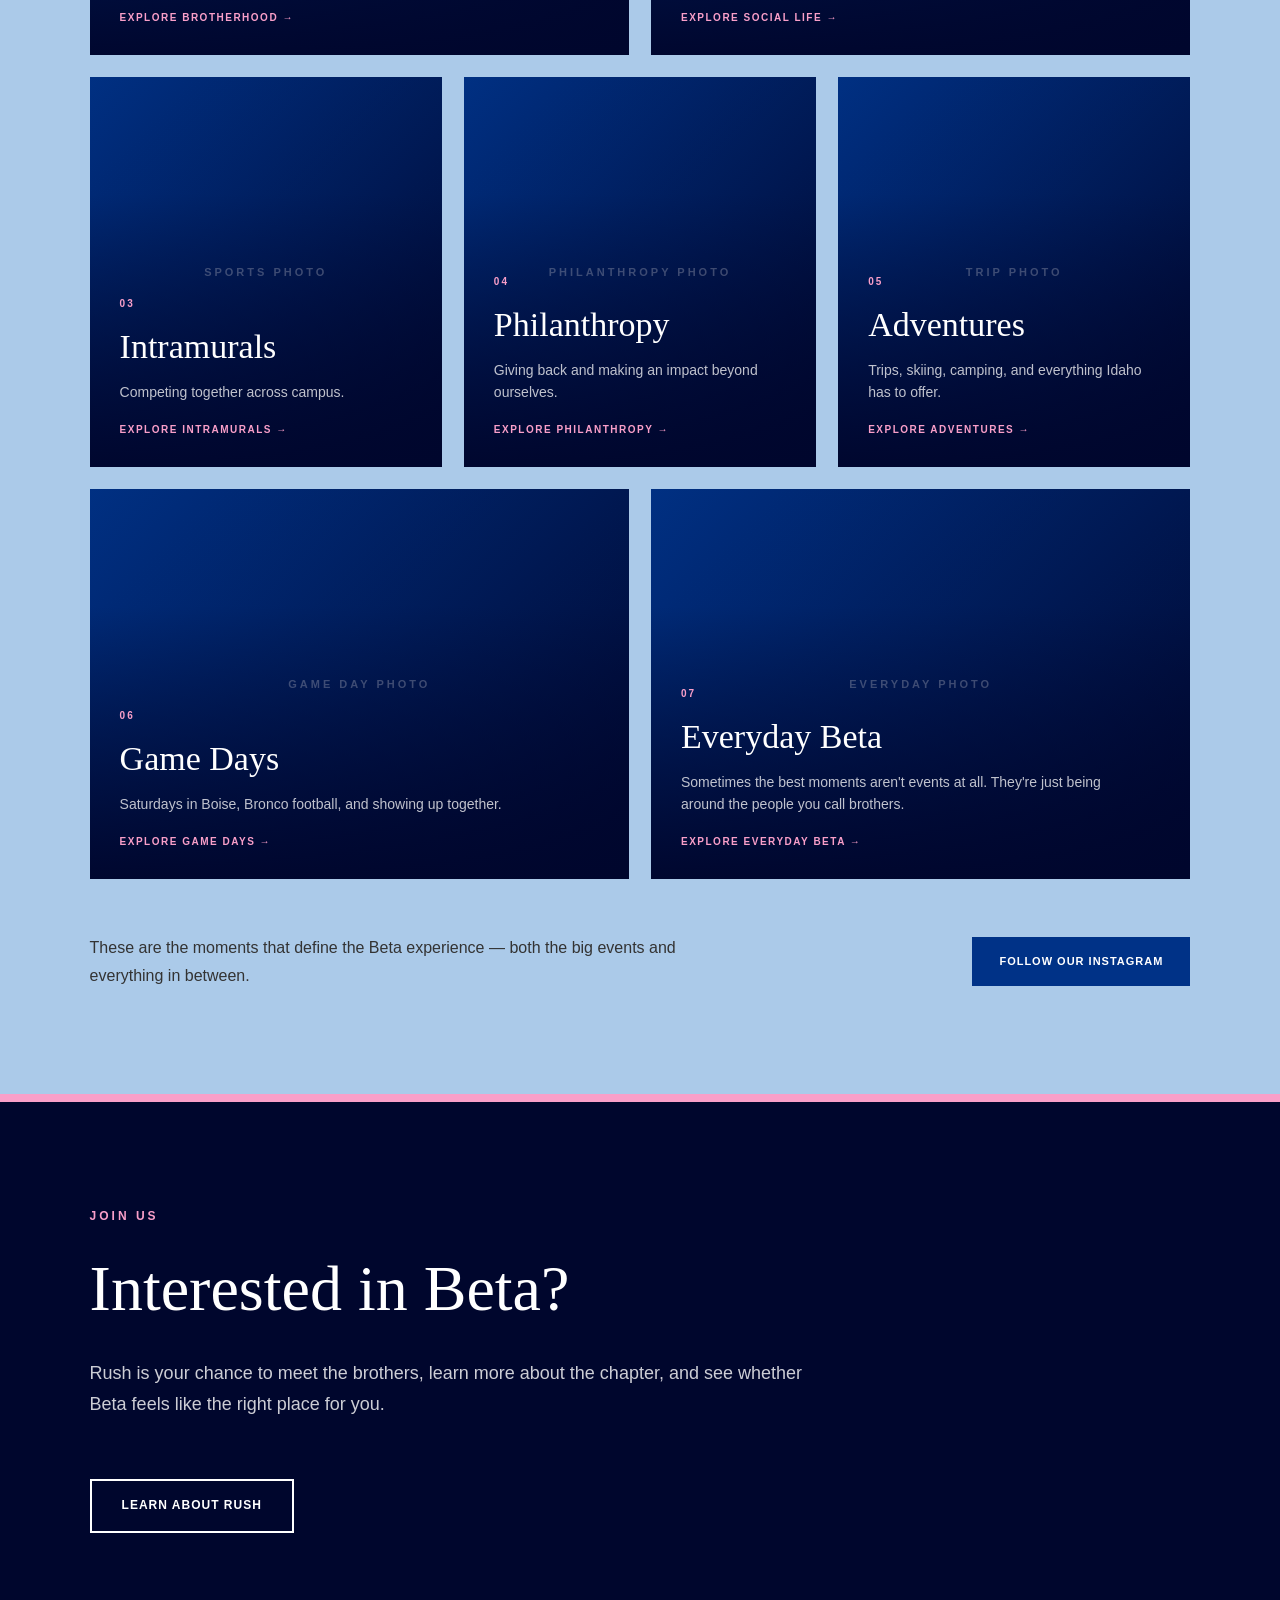
==== commit 70f93a32: "updated Idexes, added more brothers" ====
--- a/index.html
+++ b/index.html
@@ -284,7 +284,7 @@
 
 
             <a
-                href="brothers.html?interest=Golf"
+                href="brothers.html?interest=Traveling"
                 class="interest-card"
             >
 
@@ -293,12 +293,12 @@
                 </span>
 
                 <h3>
-                    Golf
+                    Traveling
                 </h3>
 
                 <p>
-                    Weekend rounds,
-                    range sessions & friendly competition.
+                    Meet brothers who enjoy traveling,
+                    exploring new places, and making memories.
                 </p>
 
                 <span class="interest-arrow">
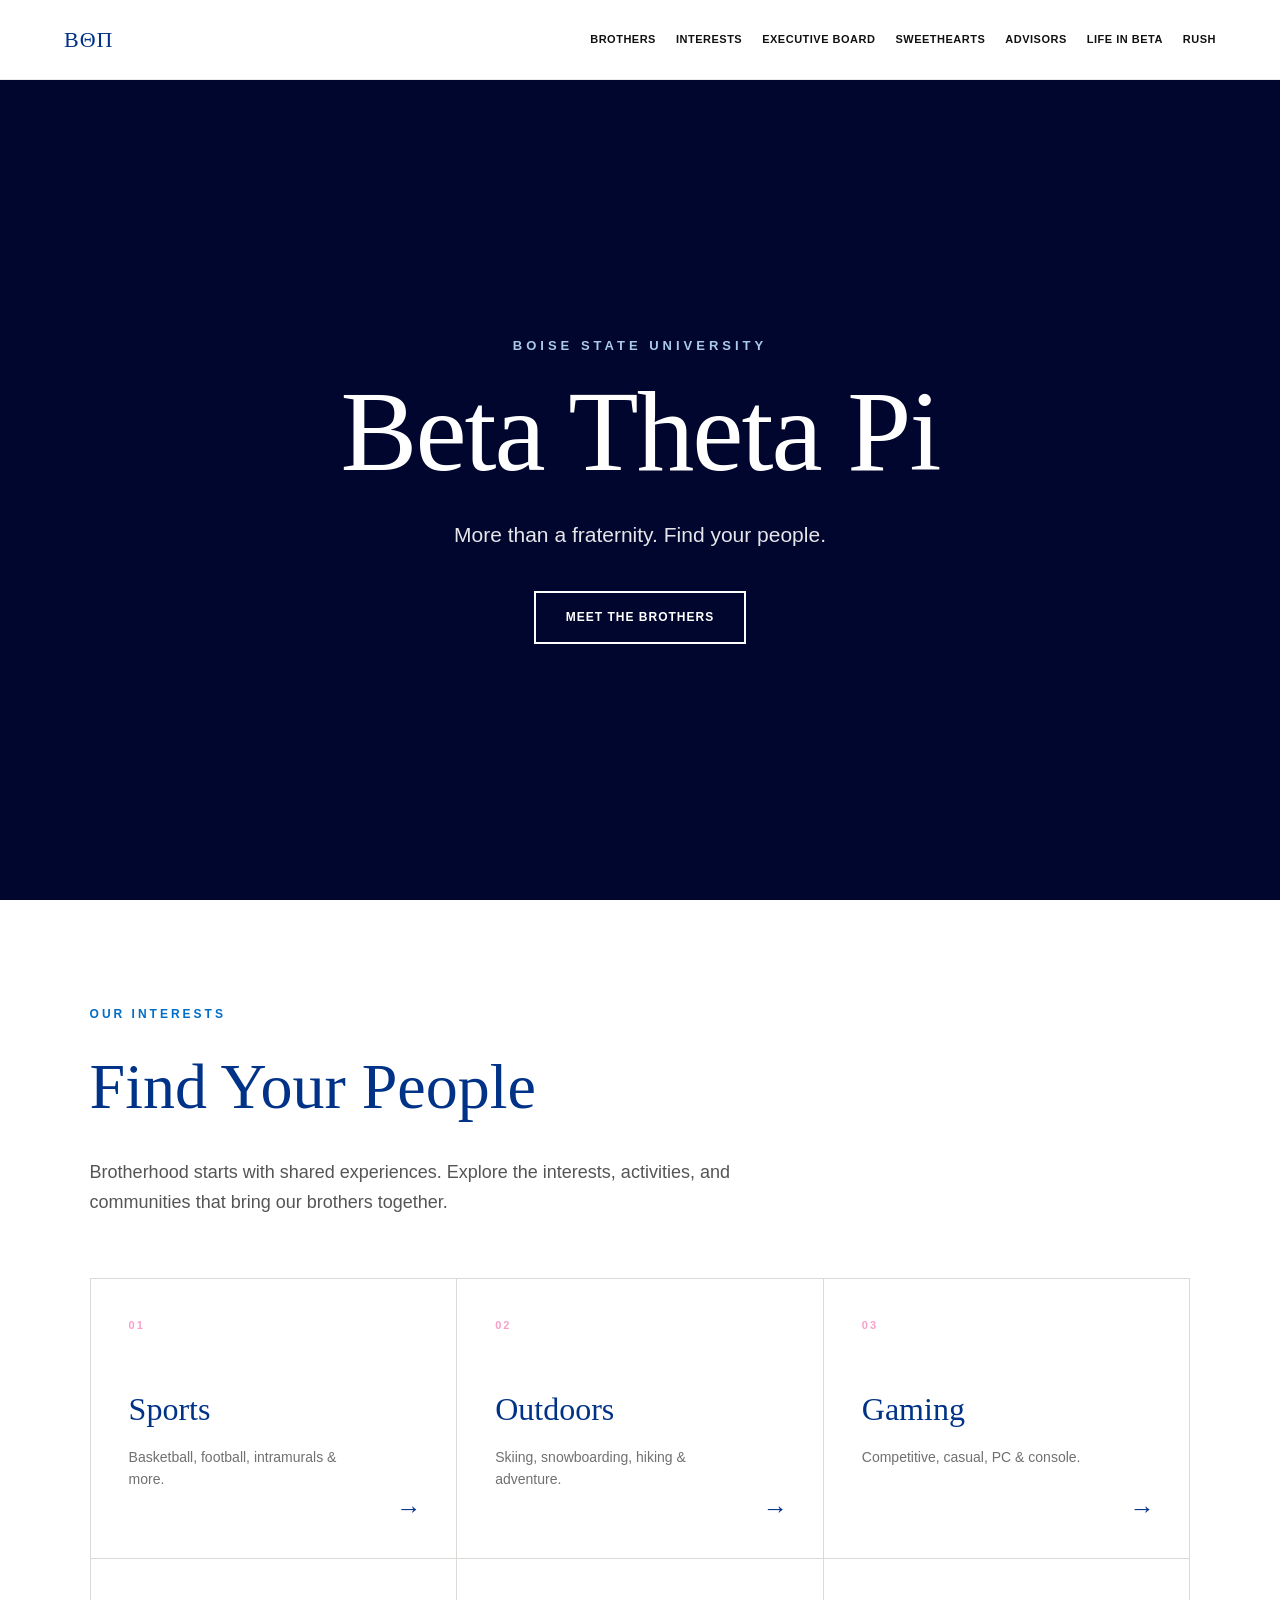
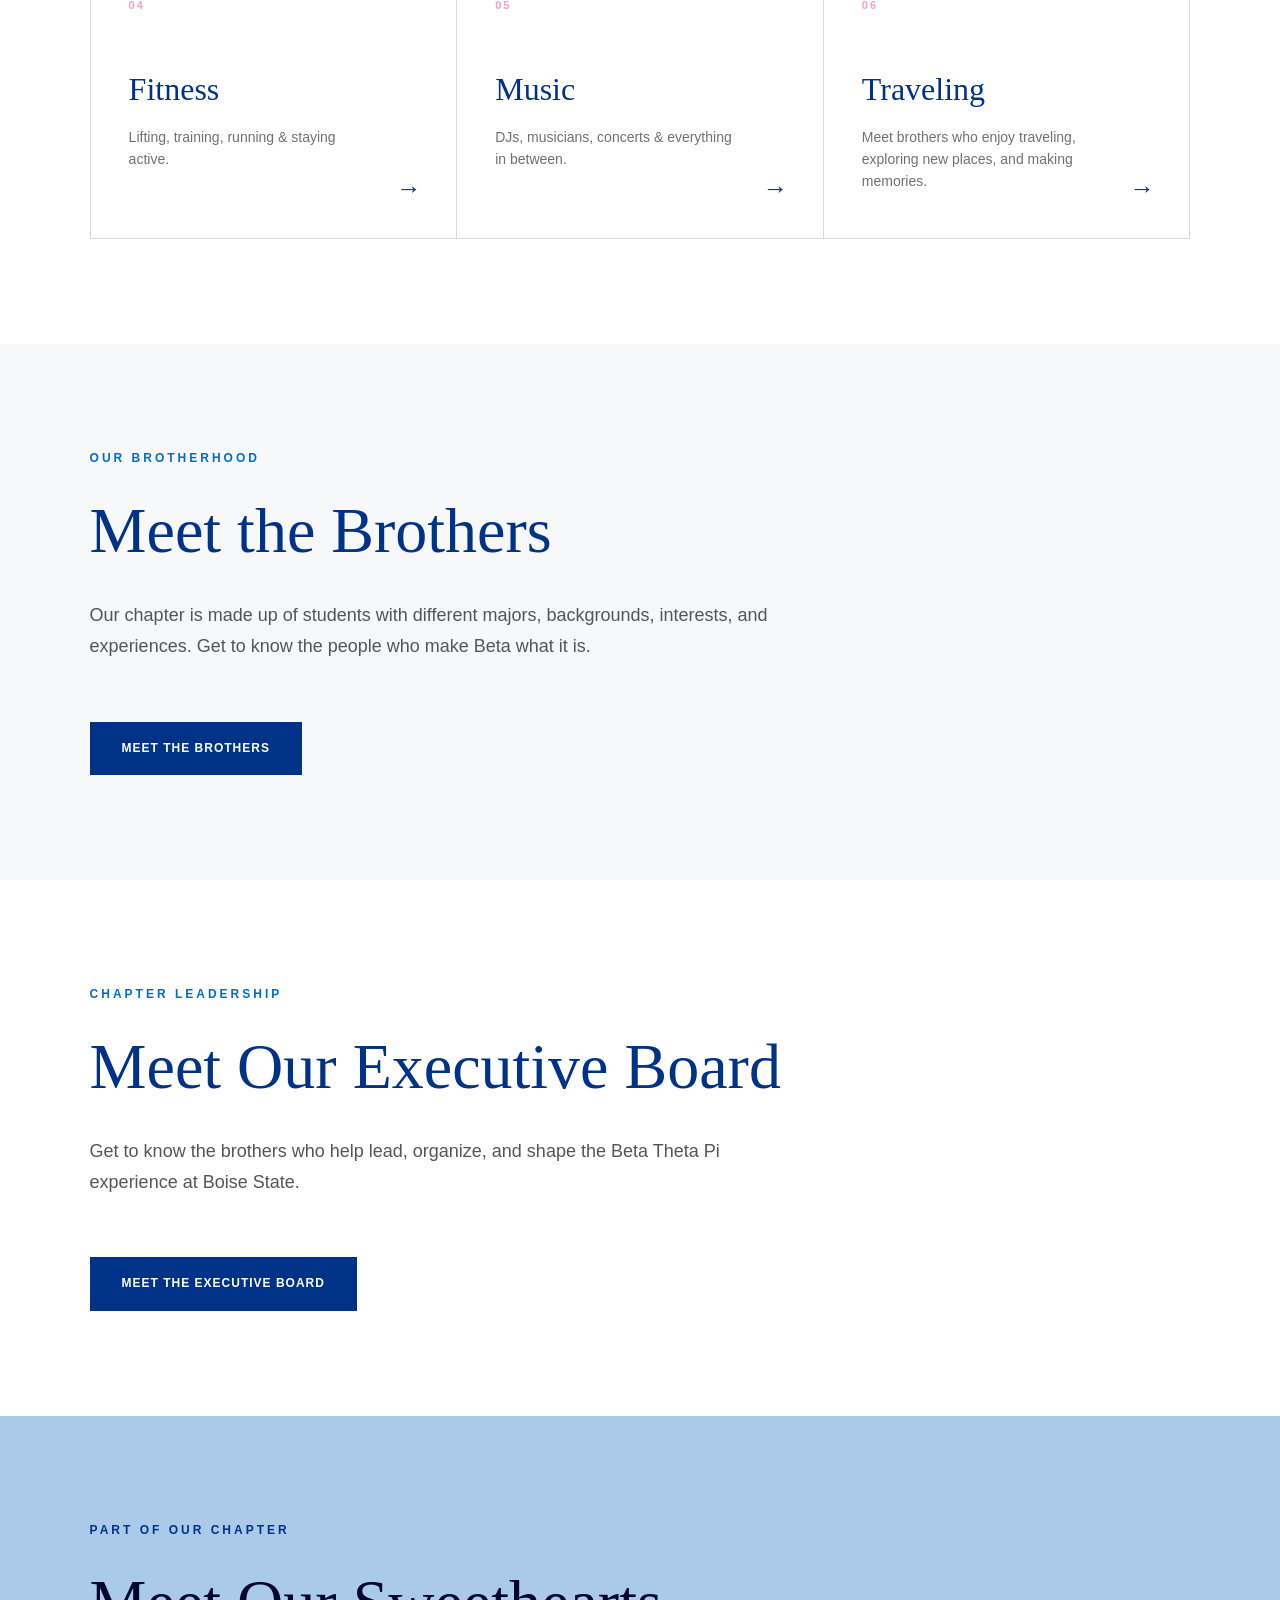
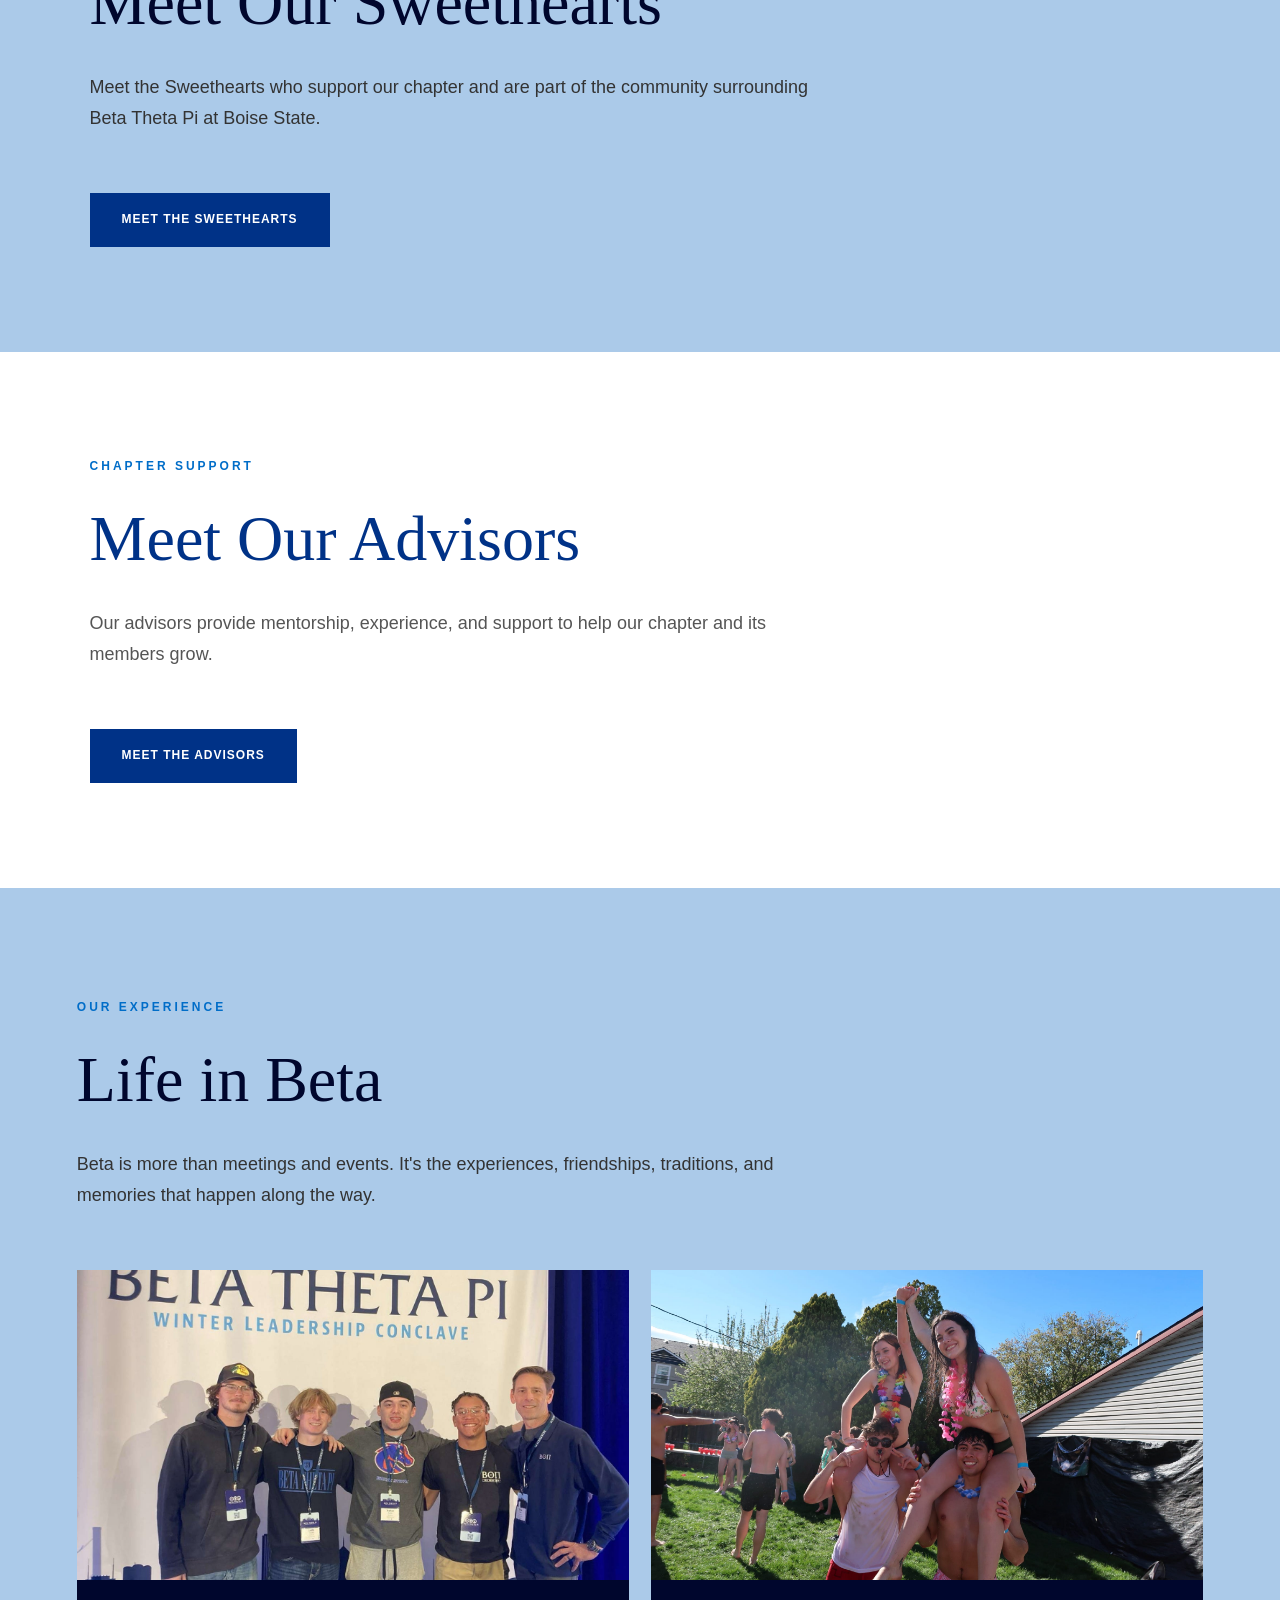
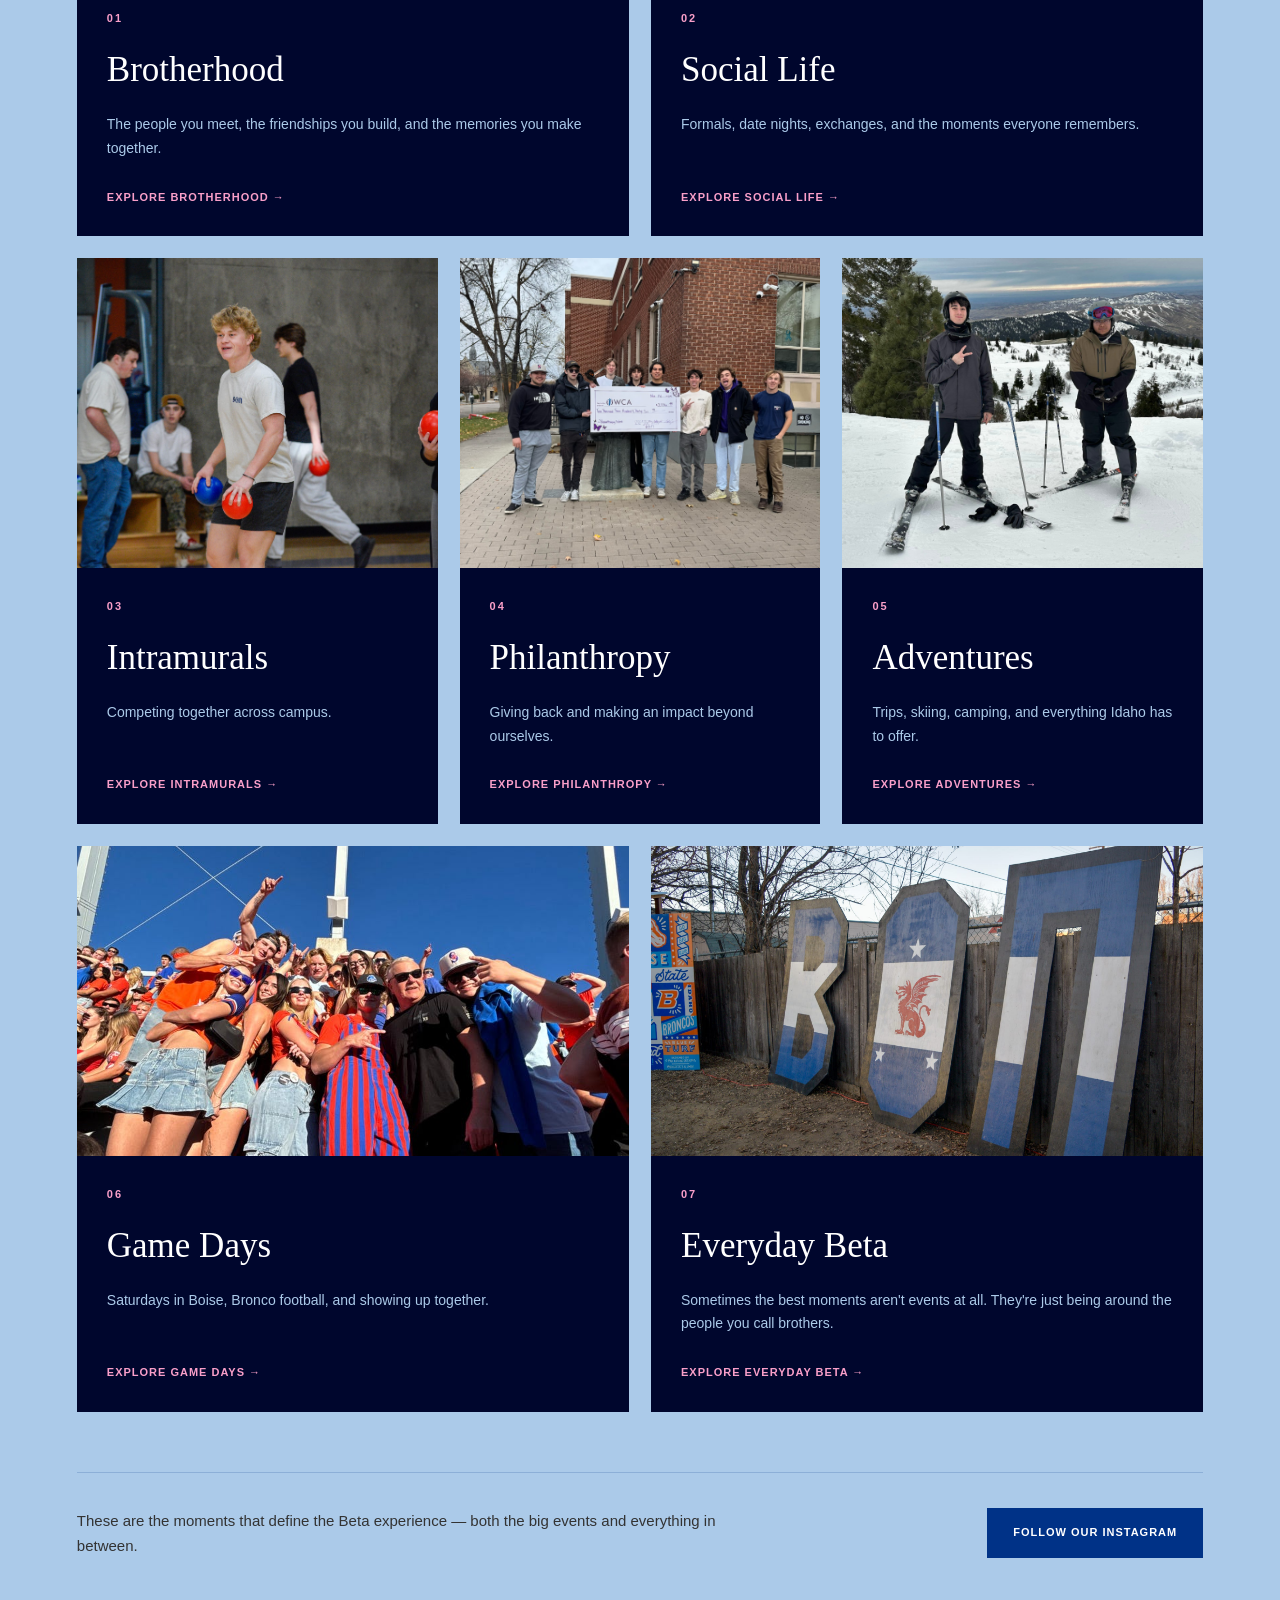
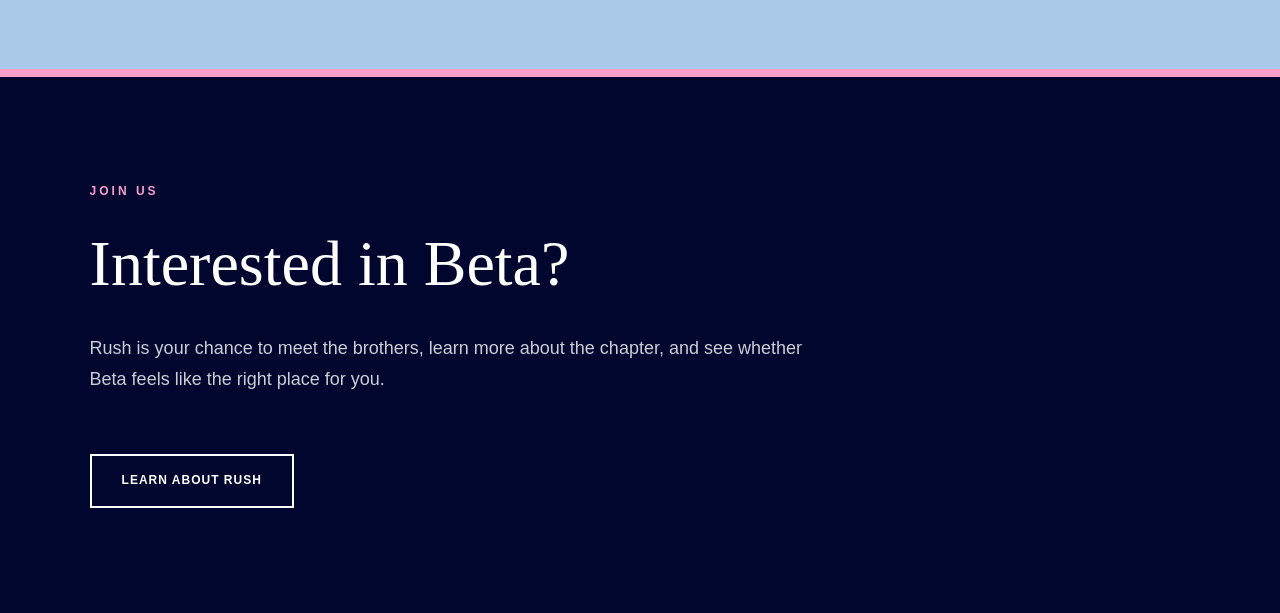
==== commit b5049d31: "Added Photos and More Bros" ====
--- a/index.html
+++ b/index.html
@@ -5,26 +5,17 @@
 
     <meta charset="UTF-8">
 
-    <meta
-        name="viewport"
-        content="width=device-width, initial-scale=1.0"
-    >
+    <meta name="viewport" content="width=device-width, initial-scale=1.0">
 
     <title>
         Meet the Betas | Beta Theta Pi
     </title>
 
 
-    <link
-        rel="stylesheet"
-        href="style.css"
-    >
-
-
-    <link
-        rel="stylesheet"
-        href="life.css"
-    >
+    <link rel="stylesheet" href="style.css">
+
+
+    <link rel="stylesheet" href="life.css">
 
 </head>
 
@@ -38,10 +29,7 @@
 
     <nav>
 
-        <a
-            href="index.html"
-            class="logo"
-        >
+        <a href="index.html" class="logo">
             ΒΘΠ
         </a>
 
@@ -106,10 +94,7 @@
             </p>
 
 
-            <a
-                href="brothers.html"
-                class="hero-button"
-            >
+            <a href="brothers.html" class="hero-button">
                 Meet the Brothers
             </a>
 
@@ -123,10 +108,7 @@
          INTERESTS
     =========================================== -->
 
-    <section
-        id="interests"
-        class="interests-section"
-    >
+    <section id="interests" class="interests-section">
 
         <div class="section-heading">
 
@@ -153,10 +135,7 @@
         <div class="interest-grid">
 
 
-            <a
-                href="brothers.html?interest=Sports"
-                class="interest-card"
-            >
+            <a href="brothers.html?interest=Sports" class="interest-card">
 
                 <span class="interest-number">
                     01
@@ -179,10 +158,7 @@
 
 
 
-            <a
-                href="brothers.html?interest=Outdoors"
-                class="interest-card"
-            >
+            <a href="brothers.html?interest=Outdoors" class="interest-card">
 
                 <span class="interest-number">
                     02
@@ -205,10 +181,7 @@
 
 
 
-            <a
-                href="brothers.html?interest=Gaming"
-                class="interest-card"
-            >
+            <a href="brothers.html?interest=Gaming" class="interest-card">
 
                 <span class="interest-number">
                     03
@@ -231,10 +204,7 @@
 
 
 
-            <a
-                href="brothers.html?interest=Fitness"
-                class="interest-card"
-            >
+            <a href="brothers.html?interest=Fitness" class="interest-card">
 
                 <span class="interest-number">
                     04
@@ -257,10 +227,7 @@
 
 
 
-            <a
-                href="brothers.html?interest=Music"
-                class="interest-card"
-            >
+            <a href="brothers.html?interest=Music" class="interest-card">
 
                 <span class="interest-number">
                     05
@@ -283,10 +250,7 @@
 
 
 
-            <a
-                href="brothers.html?interest=Traveling"
-                class="interest-card"
-            >
+            <a href="brothers.html?interest=Traveling" class="interest-card">
 
                 <span class="interest-number">
                     06
@@ -318,10 +282,7 @@
          BROTHERS
     =========================================== -->
 
-    <section
-        id="brothers"
-        class="brothers-preview"
-    >
+    <section id="brothers" class="brothers-preview">
 
         <div class="section-heading">
 
@@ -345,10 +306,7 @@
         </div>
 
 
-        <a
-            href="brothers.html"
-            class="hero-button brothers-preview-button"
-        >
+        <a href="brothers.html" class="hero-button brothers-preview-button">
             Meet the Brothers
         </a>
 
@@ -360,9 +318,7 @@
          EXECUTIVE BOARD
     =========================================== -->
 
-    <section
-        class="exec-preview"
-    >
+    <section class="exec-preview">
 
         <div class="section-heading">
 
@@ -385,10 +341,7 @@
         </div>
 
 
-        <a
-            href="executive-board.html"
-            class="hero-button exec-preview-button"
-        >
+        <a href="executive-board.html" class="hero-button exec-preview-button">
             Meet the Executive Board
         </a>
 
@@ -400,9 +353,7 @@
          SWEETHEARTS
     =========================================== -->
 
-    <section
-        class="sweethearts-preview"
-    >
+    <section class="sweethearts-preview">
 
         <div class="section-heading">
 
@@ -425,10 +376,7 @@
         </div>
 
 
-        <a
-            href="sweethearts.html"
-            class="hero-button sweethearts-preview-button"
-        >
+        <a href="sweethearts.html" class="hero-button sweethearts-preview-button">
             Meet the Sweethearts
         </a>
 
@@ -440,9 +388,7 @@
          ADVISORS
     =========================================== -->
 
-    <section
-        class="advisors-preview"
-    >
+    <section class="advisors-preview">
 
         <div class="section-heading">
 
@@ -465,10 +411,7 @@
         </div>
 
 
-        <a
-            href="advisors.html"
-            class="hero-button advisors-preview-button"
-        >
+        <a href="advisors.html" class="hero-button advisors-preview-button">
             Meet the Advisors
         </a>
 
@@ -480,10 +423,7 @@
          LIFE IN BETA
     =========================================== -->
 
-    <section
-        id="life"
-        class="life-section"
-    >
+    <section id="life" class="life-section">
 
         <div class="section-heading">
 
@@ -511,13 +451,11 @@
         <div class="life-grid">
 
 
-            <a
-                href="life.html?category=brotherhood"
-                class="life-card life-card-large"
-            >
+            <a href="life.html?category=brotherhood" class="life-card life-card-large">
 
                 <div class="life-photo-placeholder">
-                    CHAPTER PHOTO
+                    <img src="images/brotherhood/leadership-conclave.JPEG"
+                        alt="Beta Theta Pi brothers at leadership conclave">
                 </div>
 
 
@@ -550,13 +488,10 @@
 
 
 
-            <a
-                href="life.html?category=social"
-                class="life-card life-card-large"
-            >
+            <a href="life.html?category=social" class="life-card life-card-large">
 
                 <div class="life-photo-placeholder">
-                    SOCIAL PHOTO
+                    <img src="images/social/backyard-social.JPEG" alt="Beta Theta Pi social event">
                 </div>
 
 
@@ -589,13 +524,10 @@
 
 
 
-            <a
-                href="life.html?category=intramurals"
-                class="life-card life-card-small"
-            >
+            <a href="life.html?category=intramurals" class="life-card life-card-small">
 
                 <div class="life-photo-placeholder">
-                    SPORTS PHOTO
+                    <img src="images/intramurals/dodgeball.JPEG" alt="Beta Theta Pi intramural dodgeball">
                 </div>
 
 
@@ -627,13 +559,10 @@
 
 
 
-            <a
-                href="life.html?category=philanthropy"
-                class="life-card life-card-small"
-            >
+            <a href="life.html?category=philanthropy" class="life-card life-card-small">
 
                 <div class="life-photo-placeholder">
-                    PHILANTHROPY PHOTO
+                    <img src="images/philanthropy/wca-check.JPEG" alt="Beta Theta Pi philanthropy donation">
                 </div>
 
 
@@ -665,13 +594,10 @@
 
 
 
-            <a
-                href="life.html?category=adventures"
-                class="life-card life-card-small"
-            >
+            <a href="life.html?category=adventures" class="life-card life-card-small">
 
                 <div class="life-photo-placeholder">
-                    TRIP PHOTO
+                    <img src="images/adventures/skiing.JPEG" alt="Beta Theta Pi brothers skiing">
                 </div>
 
 
@@ -704,13 +630,10 @@
 
 
 
-            <a
-                href="life.html?category=gamedays"
-                class="life-card life-card-large"
-            >
+            <a href="life.html?category=gamedays" class="life-card life-card-large">
 
                 <div class="life-photo-placeholder">
-                    GAME DAY PHOTO
+                    <img src="images/gamedays/football-game.JPEG" alt="Beta Theta Pi brothers at Boise State football">
                 </div>
 
 
@@ -743,13 +666,10 @@
 
 
 
-            <a
-                href="life.html?category=everyday"
-                class="life-card life-card-large"
-            >
+            <a href="life.html?category=everyday" class="life-card life-card-large">
 
                 <div class="life-photo-placeholder">
-                    EVERYDAY PHOTO
+                    <img src="images/everyday/letters.JPEG" alt="Beta Theta Pi chapter letters">
                 </div>
 
 
@@ -795,12 +715,8 @@
             </p>
 
 
-            <a
-                href="https://www.instagram.com/beta_boisestate/"
-                class="life-instagram-button"
-                target="_blank"
-                rel="noopener noreferrer"
-            >
+            <a href="https://www.instagram.com/beta_boisestate/" class="life-instagram-button" target="_blank"
+                rel="noopener noreferrer">
                 Follow Our Instagram
             </a>
 
@@ -814,10 +730,7 @@
          RUSH
     =========================================== -->
 
-    <section
-        id="rush"
-        class="rush-preview"
-    >
+    <section id="rush" class="rush-preview">
 
         <div class="section-heading">
 
@@ -841,10 +754,7 @@
         </div>
 
 
-        <a
-            href="rush.html"
-            class="hero-button"
-        >
+        <a href="rush.html" class="hero-button">
             Learn About Rush
         </a>
 
--- a/style.css
+++ b/style.css
@@ -1913,4 +1913,76 @@
 
 .exec-profile-link:hover {
     color: var(--beta-sapphire);
+}
+
+/* ==========================================
+   PROFILE SOCIAL LINKS
+========================================== */
+
+.profile-socials {
+    margin-top: 28px;
+}
+
+
+.instagram-button {
+    display: inline-flex;
+    align-items: center;
+    justify-content: center;
+
+    padding: 12px 22px;
+
+    background: var(--beta-sapphire);
+    color: white;
+
+    font-size: 12px;
+    font-weight: 700;
+    letter-spacing: 0.8px;
+    text-transform: uppercase;
+
+    text-decoration: none;
+
+    border: 2px solid var(--beta-sapphire);
+
+    transition: 0.2s ease;
+}
+
+
+.instagram-button:hover {
+    background: var(--beta-deep-blue);
+    border-color: var(--beta-deep-blue);
+}
+
+
+/* ==========================================
+   PROFILE BACK LINK
+========================================== */
+
+.profile-back-wrapper {
+    margin-top: 34px;
+}
+
+
+.profile-back {
+    display: inline-block;
+
+    font-size: 11px;
+    font-weight: 700;
+
+    letter-spacing: 0.7px;
+    text-transform: uppercase;
+
+    color: var(--beta-pink);
+
+    text-decoration: none;
+
+    padding-bottom: 4px;
+
+    border-bottom: 1px solid transparent;
+
+    transition: 0.2s ease;
+}
+
+
+.profile-back:hover {
+    border-bottom-color: var(--beta-pink);
 }
--- a/life.css
+++ b/life.css
@@ -1,33 +1,28 @@
 /* ==========================================
-   HOMEPAGE — LIFE IN BETA
+   LIFE IN BETA
+   Beta Theta Pi - Boise State University
+========================================== */
+
+
+/* ==========================================
+   HOMEPAGE LIFE SECTION
 ========================================== */
 
 .life-section {
+    padding: 110px 6%;
     background: var(--beta-light-blue);
 }
 
 
-.life-section .section-label {
-    color: var(--beta-sapphire);
-}
-
-
-.life-section h2 {
-    color: var(--beta-deep-blue);
-}
-
-
-.life-section .section-description {
-    color: var(--beta-gunmetal);
-}
-
-
-
-/* ==========================================
-   HOMEPAGE LIFE GRID
+/* ==========================================
+   LIFE GRID
 ========================================== */
 
 .life-grid {
+    width: 100%;
+    max-width: 1400px;
+
+    margin: 55px auto 0;
 
     display: grid;
 
@@ -35,10 +30,46 @@
         repeat(12, 1fr);
 
     gap: 22px;
-
-    margin-top: 55px;
-}
-
+}
+
+
+/* ==========================================
+   LIFE CARDS
+========================================== */
+
+.life-card {
+    position: relative;
+
+    display: flex;
+    flex-direction: column;
+
+    min-height: 500px;
+
+    overflow: hidden;
+
+    background: var(--beta-deep-blue);
+
+    color: var(--white);
+
+    text-decoration: none;
+
+    transition:
+        transform 0.25s ease,
+        box-shadow 0.25s ease;
+}
+
+
+.life-card:hover {
+    transform: translateY(-5px);
+
+    box-shadow:
+        0 18px 40px rgba(0, 6, 45, 0.15);
+}
+
+
+/* ==========================================
+   LARGE / SMALL CARDS
+========================================== */
 
 .life-card-large {
     grid-column: span 6;
@@ -50,624 +81,527 @@
 }
 
 
-
-/* ==========================================
-   HOMEPAGE LIFE CARD
-========================================== */
-
-.life-card {
-
-    position: relative;
-
-    min-height: 390px;
+/* ==========================================
+   HOMEPAGE CARD PHOTOS
+========================================== */
+
+.life-photo-placeholder {
+    width: 100%;
+    height: 310px;
+
+    padding: 0;
 
     overflow: hidden;
 
+    background: var(--beta-timberwolf);
+}
+
+
+.life-photo-placeholder img {
+    width: 100%;
+    height: 100%;
+
     display: block;
 
-    background:
-        var(--beta-deep-blue);
+    object-fit: cover;
+
+    transition: transform 0.35s ease;
+}
+
+
+.life-card:hover
+.life-photo-placeholder img {
+    transform: scale(1.025);
+}
+
+
+/* ==========================================
+   LIFE CARD CONTENT
+========================================== */
+
+.life-card-content {
+    display: flex;
+    flex-direction: column;
+
+    flex: 1;
+
+    padding: 30px;
+}
+
+
+.life-card-number {
+    margin-bottom: 14px;
+
+    font-size: 11px;
+    font-weight: 700;
+
+    letter-spacing: 2px;
+
+    color: var(--beta-pink);
+}
+
+
+.life-card h3 {
+    margin: 0 0 15px;
+
+    font-family:
+        Georgia,
+        "Times New Roman",
+        serif;
+
+    font-size: 35px;
+    font-weight: 400;
+
+    color: var(--white);
+}
+
+
+.life-card p {
+    margin: 0;
+
+    max-width: 520px;
+
+    font-size: 14px;
+    line-height: 1.7;
+
+    color: var(--beta-light-blue);
+}
+
+
+.life-card-action {
+    display: inline-block;
+
+    margin-top: auto;
+    padding-top: 28px;
+
+    font-size: 11px;
+    font-weight: 700;
+
+    letter-spacing: 1px;
+    text-transform: uppercase;
+
+    color: var(--beta-pink);
+}
+
+
+/* ==========================================
+   LIFE FOOTER
+========================================== */
+
+.life-footer {
+    width: 100%;
+    max-width: 1400px;
+
+    margin: 60px auto 0;
+
+    padding-top: 35px;
+
+    border-top:
+        1px solid rgba(0, 50, 135, 0.18);
+
+    display: flex;
+
+    align-items: center;
+    justify-content: space-between;
+
+    gap: 30px;
+}
+
+
+.life-footer-text {
+    max-width: 650px;
+
+    margin: 0;
+
+    font-size: 15px;
+    line-height: 1.7;
+
+    color: var(--beta-gunmetal);
+}
+
+
+.life-instagram-button {
+    display: inline-flex;
+
+    align-items: center;
+    justify-content: center;
+
+    padding: 14px 24px;
+
+    background: var(--beta-sapphire);
+
+    border:
+        2px solid var(--beta-sapphire);
+
+    color: var(--white);
+
+    font-size: 11px;
+    font-weight: 700;
+
+    letter-spacing: 1px;
+    text-transform: uppercase;
 
     text-decoration: none;
 
-    color: var(--white);
-
-    transition:
-        transform 0.3s ease;
-}
-
-
-.life-card:hover {
-
-    transform:
-        translateY(-5px);
-}
-
-
-
-/* ==========================================
-   HOMEPAGE PHOTO PLACEHOLDER
-========================================== */
-
-.life-photo-placeholder {
-
-    position: absolute;
-
-    inset: 0;
-
-    display: flex;
-
-    align-items: center;
-
-    justify-content: center;
-
-    background:
-        linear-gradient(
-            135deg,
-            var(--beta-sapphire),
-            var(--beta-deep-blue)
-        );
-
-    font-family:
-        var(--display-font);
-
-    font-size: 11px;
-
-    font-weight: 700;
-
-    letter-spacing: 3px;
-
-    color:
-        rgba(
-            255,
-            255,
-            255,
-            0.35
-        );
-}
-
-
-
-/* ==========================================
-   HOMEPAGE GRADIENT
-========================================== */
-
-.life-card::after {
-
-    content: "";
-
-    position: absolute;
-
-    inset: 0;
-
-    background:
-        linear-gradient(
-            to top,
-            rgba(0, 6, 45, 0.96),
-            rgba(0, 6, 45, 0.05) 70%
-        );
-
-    z-index: 1;
-}
-
-
-
-/* ==========================================
-   HOMEPAGE CARD TEXT
-========================================== */
-
-.life-card-content {
-
-    position: absolute;
-
-    left: 30px;
-
-    right: 30px;
-
-    bottom: 27px;
-
-    z-index: 2;
-}
-
-
-.life-card-number {
-
-    display: block;
-
-    font-family:
-        var(--display-font);
-
-    font-size: 10px;
-
-    font-weight: 700;
-
-    letter-spacing: 2px;
-
-    color:
-        var(--beta-pink);
-
-    margin-bottom: 8px;
-}
-
-
-.life-card h3 {
-
-    font-family:
-        var(--heading-font);
-
-    font-size: 34px;
-
-    font-weight: normal;
-
-    color: var(--white);
-
-    margin-bottom: 7px;
-}
-
-
-.life-card p {
-
-    max-width: 430px;
-
-    font-size: 14px;
-
-    line-height: 1.6;
-
-    color:
-        rgba(
-            255,
-            255,
-            255,
-            0.75
-        );
-}
-
-
-.life-card-action {
-
-    display: inline-block;
-
-    margin-top: 18px;
-
-    font-family:
-        var(--display-font);
-
-    font-size: 10px;
-
-    font-weight: 700;
-
-    letter-spacing: 1.5px;
-
-    text-transform: uppercase;
-
-    color:
-        var(--beta-pink);
-}
-
-
-
-/* ==========================================
-   HOMEPAGE LIFE FOOTER
-========================================== */
-
-.life-footer {
-
-    margin-top: 55px;
-
-    display: flex;
-
-    align-items: center;
-
-    justify-content: space-between;
-
-    gap: 30px;
-}
-
-
-.life-footer-text {
-
-    max-width: 600px;
-
-    font-size: 16px;
-
-    line-height: 1.7;
-
-    color:
-        var(--beta-gunmetal);
-}
-
-
-.life-instagram-button {
-
-    display: inline-block;
-
-    padding: 14px 25px;
-
-    background:
-        var(--beta-sapphire);
-
-    border:
-        2px solid
-        var(--beta-sapphire);
-
-    color:
-        var(--white);
-
-    font-family:
-        var(--display-font);
-
-    font-size: 11px;
-
-    font-weight: 700;
-
-    letter-spacing: 1px;
-
-    text-transform: uppercase;
-
-    text-decoration: none;
-
-    white-space: nowrap;
-
-    transition:
-        0.25s ease;
+    transition: 0.2s ease;
 }
 
 
 .life-instagram-button:hover {
-
-    background:
-        var(--beta-deep-blue);
+    background: var(--beta-deep-blue);
 
     border-color:
         var(--beta-deep-blue);
 }
 
 
-
-/* ==========================================
-   INDIVIDUAL LIFE PAGE HERO
+/* ==========================================
+   CATEGORY PAGE HERO
 ========================================== */
 
 .life-page-hero {
-
-    min-height:
-        calc(75vh - 80px);
-
-    padding:
-        110px 7%;
+    min-height: 500px;
 
     display: flex;
-
     align-items: center;
 
-    background:
-        var(--beta-deep-blue);
-
-    color:
-        var(--white);
+    padding: 110px 8%;
+
+    background: var(--beta-deep-blue);
+
+    color: var(--white);
 }
 
 
 .life-page-hero-content {
+    width: 100%;
+    max-width: 1200px;
+
+    margin: 0 auto;
+}
+
+
+.life-page-number {
+    margin: 0 0 20px;
+
+    font-size: 12px;
+    font-weight: 700;
+
+    letter-spacing: 3px;
+
+    color: var(--beta-pink);
+}
+
+
+.life-page-hero
+.section-label {
+    color: var(--beta-light-blue);
+}
+
+
+.life-page-hero h1 {
+    margin: 10px 0 18px;
 
     max-width: 900px;
-}
-
-
-.life-page-number {
 
     font-family:
-        var(--display-font);
-
-    font-size: 13px;
-
+        Georgia,
+        "Times New Roman",
+        serif;
+
+    font-size: clamp(
+        56px,
+        8vw,
+        110px
+    );
+
+    font-weight: 400;
+
+    line-height: 0.95;
+
+    color: var(--white);
+}
+
+
+.life-page-subtitle {
+    max-width: 700px;
+
+    margin: 0;
+
+    font-size: 18px;
+    line-height: 1.65;
+
+    color: var(--beta-light-blue);
+}
+
+
+.life-page-back {
+    display: inline-block;
+
+    margin-top: 35px;
+
+    padding-bottom: 5px;
+
+    border-bottom:
+        1px solid transparent;
+
+    color: var(--beta-pink);
+
+    font-size: 11px;
     font-weight: 700;
 
-    letter-spacing: 3px;
-
-    color:
+    letter-spacing: 1px;
+    text-transform: uppercase;
+
+    text-decoration: none;
+
+    transition: 0.2s ease;
+}
+
+
+.life-page-back:hover {
+    border-bottom-color:
         var(--beta-pink);
-
-    margin-bottom: 20px;
-}
-
-
-.life-page-hero .section-label {
-
-    color:
-        var(--beta-light-blue);
-}
-
-
-.life-page-hero h1 {
+}
+
+
+/* ==========================================
+   CATEGORY INTRO
+========================================== */
+
+.life-page-intro {
+    width: 100%;
+    max-width: 1300px;
+
+    margin: 0 auto;
+
+    padding: 90px 6%;
+
+    display: grid;
+
+    grid-template-columns:
+        0.8fr 1.2fr;
+
+    gap: 80px;
+
+    align-items: start;
+}
+
+
+.life-page-intro h2 {
+    margin: 8px 0 0;
 
     font-family:
-        var(--heading-font);
-
-    font-size:
-        clamp(
-            70px,
-            10vw,
-            145px
-        );
-
-    font-weight: normal;
-
-    line-height: 0.9;
-
-    color:
-        var(--white);
-
-    margin-bottom: 30px;
-}
-
-
-.life-page-subtitle {
-
-    max-width: 720px;
-
-    font-size: 21px;
-
-    line-height: 1.7;
-
-    color:
-        rgba(
-            255,
-            255,
-            255,
-            0.82
-        );
-
-    margin-bottom: 45px;
-}
-
-
-.life-page-back {
-
-    font-family:
-        var(--display-font);
-
-    font-size: 11px;
-
-    font-weight: 700;
-
-    letter-spacing: 1px;
-
-    text-transform: uppercase;
-
-    text-decoration: none;
-
-    color:
-        var(--beta-pink);
-
-    border-bottom:
-        1px solid
-        var(--beta-pink);
-
-    padding-bottom: 5px;
-}
-
-
-
-/* ==========================================
-   LIFE PAGE INTRO
-========================================== */
-
-.life-page-intro {
+        Georgia,
+        "Times New Roman",
+        serif;
+
+    font-size: 48px;
+    font-weight: 400;
+
+    color: var(--beta-deep-blue);
+}
+
+
+.life-page-intro-copy p {
+    margin: 0;
+
+    font-size: 18px;
+    line-height: 1.8;
+
+    color: var(--beta-gunmetal);
+}
+
+
+/* ==========================================
+   DETAIL SECTIONS
+========================================== */
+
+.life-details {
+    width: 100%;
+}
+
+
+.life-detail-block {
+    min-height: 580px;
 
     display: grid;
 
     grid-template-columns:
         1fr 1fr;
 
-    gap: 100px;
-
-    background:
-        var(--white);
-}
-
-
-.life-page-intro h2 {
-
-    margin-bottom: 0;
-}
-
-
-.life-page-intro-copy {
+    align-items: stretch;
+}
+
+
+.life-detail-block:nth-child(even)
+.life-detail-photo {
+    order: 2;
+}
+
+
+.life-detail-block:nth-child(even)
+.life-detail-copy {
+    order: 1;
+}
+
+
+/* ==========================================
+   DETAIL PHOTOS
+========================================== */
+
+.life-detail-photo {
+    min-height: 580px;
+
+    padding: 0;
+
+    overflow: hidden;
+
+    background: var(--beta-timberwolf);
+}
+
+
+.life-detail-photo img {
+    width: 100%;
+    height: 100%;
+
+    min-height: 580px;
+
+    display: block;
+
+    object-fit: cover;
+
+    object-position: center;
+}
+
+
+/* ==========================================
+   DETAIL COPY
+========================================== */
+
+.life-detail-copy {
+    padding: 80px 8%;
 
     display: flex;
-
-    align-items: center;
-}
-
-
-.life-page-intro-copy p {
-
-    font-family:
-        var(--heading-font);
-
-    font-size:
-        clamp(
-            24px,
-            2.4vw,
-            36px
-        );
-
-    line-height: 1.5;
-
-    color:
-        var(--beta-deep-blue);
-}
-
-
-
-/* ==========================================
-   LIFE DETAIL SECTION
-========================================== */
-
-.life-details {
-
-    background:
-        var(--off-white);
-}
-
-
-.life-detail-block {
-
-    display: grid;
-
-    grid-template-columns:
-        1fr 1fr;
-
-    min-height: 550px;
-
-    background:
-        var(--white);
-
-    margin-bottom: 45px;
-}
-
-
-.life-detail-block:nth-child(even) {
-
-    direction: rtl;
-}
-
-
-.life-detail-block:nth-child(even) > * {
-
-    direction: ltr;
-}
-
-
-.life-detail-photo {
-
-    min-height: 550px;
-
-    display: flex;
-
-    align-items: center;
+    flex-direction: column;
 
     justify-content: center;
 
-    background:
-        linear-gradient(
-            135deg,
-            var(--beta-sapphire),
-            var(--beta-deep-blue)
-        );
-
-    font-family:
-        var(--display-font);
-
-    font-size: 11px;
-
-    font-weight: 700;
-
-    letter-spacing: 3px;
-
-    color:
-        rgba(
-            255,
-            255,
-            255,
-            0.4
-        );
-}
-
-
+    background: var(--white);
+}
+
+
+.life-detail-block:nth-child(even)
 .life-detail-copy {
-
-    padding: 70px;
-
-    display: flex;
-
-    flex-direction: column;
-
-    justify-content: center;
-}
-
-
-.life-detail-copy h2 {
-
-    font-size:
-        clamp(
-            38px,
-            4vw,
-            58px
-        );
-
-    margin-bottom: 25px;
-}
-
-
-.life-detail-copy > p:not(.section-label) {
-
-    max-width: 550px;
-
-    font-size: 17px;
-
-    line-height: 1.8;
-
-    color:
-        #5f5f5f;
-}
-
-
-
-/* ==========================================
-   LIFE PAGE PHOTO GALLERY
-========================================== */
-
-.life-page-gallery-section {
-
     background:
         var(--beta-light-blue);
 }
 
 
+.life-detail-copy h2 {
+    margin: 8px 0 20px;
+
+    font-family:
+        Georgia,
+        "Times New Roman",
+        serif;
+
+    font-size: clamp(
+        38px,
+        5vw,
+        62px
+    );
+
+    font-weight: 400;
+
+    line-height: 1.05;
+
+    color: var(--beta-deep-blue);
+}
+
+
+.life-detail-copy p:last-child {
+    max-width: 650px;
+
+    margin: 0;
+
+    font-size: 16px;
+    line-height: 1.8;
+
+    color: var(--beta-gunmetal);
+}
+
+
+/* ==========================================
+   PHOTO GALLERY SECTION
+========================================== */
+
+.life-page-gallery-section {
+    padding: 100px 3%;
+
+    background: var(--beta-light-blue);
+}
+
+
+.life-page-gallery-section
+.section-heading {
+    max-width: 1300px;
+
+    margin:
+        0 auto 45px;
+}
+
+
+/* ==========================================
+   PHOTO GALLERY
+
+   IMPORTANT:
+   Images keep their full natural shape here.
+   No forced crop.
+========================================== */
+
 .life-page-gallery {
+    width: 100%;
+    max-width: 1700px;
+
+    margin: 0 auto;
 
     display: grid;
 
     grid-template-columns:
-        2fr 1fr 1fr;
+        repeat(
+            auto-fit,
+            minmax(300px, 1fr)
+        );
 
     gap: 20px;
-}
-
-
-.life-gallery-placeholder {
-
-    min-height: 420px;
+
+    align-items: start;
+}
+
+
+.life-gallery-photo {
+    width: 100%;
+
+    overflow: hidden;
+
+    background: var(--white);
 
     display: flex;
 
-    align-items: center;
-
+    align-items: flex-start;
     justify-content: center;
-
-    background:
-        var(--beta-deep-blue);
-
-    font-family:
-        var(--display-font);
-
-    font-size: 11px;
-
-    font-weight: 700;
-
-    letter-spacing: 3px;
-
-    color:
-        rgba(
-            255,
-            255,
-            255,
-            0.4
-        );
-}
-
+}
+
+
+.life-gallery-photo img {
+    width: 100%;
+    height: auto;
+
+    display: block;
+
+    object-fit: contain;
+}
 
 
 /* ==========================================
@@ -675,190 +609,159 @@
 ========================================== */
 
 .life-explore {
-
-    background:
-        var(--white);
+    padding: 100px 6%;
+
+    background: var(--white);
+}
+
+
+.life-explore
+.section-heading {
+    max-width: 1300px;
+
+    margin:
+        0 auto 45px;
 }
 
 
 .life-explore-grid {
+    width: 100%;
+    max-width: 1300px;
+
+    margin: 0 auto;
 
     display: grid;
 
     grid-template-columns:
         repeat(3, 1fr);
 
-    border-top:
-        1px solid
-        var(--beta-timberwolf);
-
-    border-left:
-        1px solid
-        var(--beta-timberwolf);
+    gap: 18px;
 }
 
 
 .life-explore-card {
+    position: relative;
 
     min-height: 210px;
 
-    padding: 30px;
+    padding: 28px;
 
     display: flex;
-
     flex-direction: column;
 
-    justify-content: flex-end;
+    justify-content: space-between;
+
+    background: var(--beta-deep-blue);
+
+    color: var(--white);
 
     text-decoration: none;
 
-    border-right:
-        1px solid
-        var(--beta-timberwolf);
-
-    border-bottom:
-        1px solid
-        var(--beta-timberwolf);
-
-    background:
-        var(--white);
-
     transition:
-        0.25s ease;
+        transform 0.2s ease,
+        background 0.2s ease;
+}
+
+
+.life-explore-card:hover {
+    transform: translateY(-4px);
+
+    background: var(--beta-sapphire);
 }
 
 
 .life-explore-card span {
+    font-size: 11px;
+    font-weight: 700;
+
+    letter-spacing: 2px;
+
+    color: var(--beta-pink);
+}
+
+
+.life-explore-card h3 {
+    margin: 28px 0 15px;
 
     font-family:
-        var(--display-font);
-
-    font-size: 10px;
-
+        Georgia,
+        "Times New Roman",
+        serif;
+
+    font-size: 31px;
+    font-weight: 400;
+
+    color: var(--white);
+}
+
+
+.life-explore-card p {
+    margin: 0;
+
+    font-size: 11px;
     font-weight: 700;
 
-    letter-spacing: 2px;
-
-    color:
-        var(--beta-pink);
-
-    margin-bottom: auto;
-}
-
-
-.life-explore-card h3 {
+    letter-spacing: 1px;
+    text-transform: uppercase;
+
+    color: var(--beta-light-blue);
+}
+
+
+/* ==========================================
+   ERROR PAGE
+========================================== */
+
+.life-error {
+    min-height: 70vh;
+
+    padding: 120px 8%;
+
+    display: flex;
+    flex-direction: column;
+
+    align-items: flex-start;
+    justify-content: center;
+
+    background: var(--beta-deep-blue);
+}
+
+
+.life-error h1 {
+    margin: 10px 0 30px;
 
     font-family:
-        var(--heading-font);
-
-    font-size: 28px;
-
-    font-weight: normal;
-
-    color:
-        var(--beta-sapphire);
-
-    margin-bottom: 6px;
-}
-
-
-.life-explore-card p {
-
-    font-family:
-        var(--display-font);
-
-    font-size: 10px;
-
+        Georgia,
+        "Times New Roman",
+        serif;
+
+    font-size: 60px;
+    font-weight: 400;
+
+    color: var(--white);
+}
+
+
+.life-page-button {
+    display: inline-block;
+
+    padding: 13px 22px;
+
+    background: var(--beta-sapphire);
+
+    border:
+        2px solid var(--beta-sapphire);
+
+    color: var(--white);
+
+    text-decoration: none;
+
+    font-size: 11px;
     font-weight: 700;
 
     letter-spacing: 1px;
-
     text-transform: uppercase;
-
-    color:
-        var(--beta-azure);
-}
-
-
-.life-explore-card:hover {
-
-    background:
-        var(--beta-deep-blue);
-}
-
-
-.life-explore-card:hover h3 {
-
-    color:
-        var(--white);
-}
-
-
-
-/* ==========================================
-   LIFE ERROR
-========================================== */
-
-.life-error {
-
-    min-height:
-        calc(100vh - 80px);
-
-    display: flex;
-
-    flex-direction: column;
-
-    align-items: center;
-
-    justify-content: center;
-
-    text-align: center;
-
-    gap: 25px;
-}
-
-
-.life-error h1 {
-
-    font-family:
-        var(--heading-font);
-
-    font-size:
-        clamp(
-            45px,
-            7vw,
-            80px
-        );
-
-    color:
-        var(--beta-sapphire);
-}
-
-
-.life-page-button {
-
-    padding: 14px 24px;
-
-    text-decoration: none;
-
-    background:
-        var(--beta-sapphire);
-
-    color:
-        var(--white);
-
-    font-family:
-        var(--display-font);
-
-    font-size: 11px;
-
-    font-weight: 700;
-
-    letter-spacing: 1px;
-
-    text-transform: uppercase;
-}
-
+}
 
 
 /* ==========================================
@@ -866,155 +769,212 @@
 ========================================== */
 
 @media (max-width: 1000px) {
+
+    .life-section {
+        padding:
+            85px 5%;
+    }
+
 
     .life-card-large,
     .life-card-small {
-
-        grid-column:
-            span 6;
+        grid-column: span 6;
     }
 
 
     .life-page-intro {
-
-        gap: 50px;
-    }
-
-
+        grid-template-columns:
+            1fr;
+
+        gap: 35px;
+
+        padding:
+            70px 7%;
+    }
+
+
+    .life-detail-block {
+        grid-template-columns:
+            1fr;
+
+        min-height: auto;
+    }
+
+
+    .life-detail-photo,
+    .life-detail-photo img {
+        min-height: 500px;
+    }
+
+
+    .life-detail-block:nth-child(even)
+    .life-detail-photo {
+        order: 1;
+    }
+
+
+    .life-detail-block:nth-child(even)
     .life-detail-copy {
-
-        padding: 50px;
-    }
-
-
-    .life-page-gallery {
-
-        grid-template-columns:
-            1fr 1fr;
-    }
-
-
-    .life-gallery-placeholder:first-child {
-
-        grid-column:
-            span 2;
+        order: 2;
     }
 
 
     .life-explore-grid {
-
         grid-template-columns:
             repeat(2, 1fr);
     }
 
-}
-
-
-
-/* ==========================================
-   PHONE
+
+    .life-footer {
+        flex-direction: column;
+
+        align-items: flex-start;
+    }
+}
+
+
+/* ==========================================
+   MOBILE
 ========================================== */
 
 @media (max-width: 650px) {
 
+    .life-section {
+        padding:
+            70px 20px;
+    }
+
+
     .life-grid {
-
+        display: block;
+    }
+
+
+    .life-card {
+        min-height: auto;
+
+        margin-bottom: 20px;
+    }
+
+
+    .life-card-large,
+    .life-card-small {
+        width: 100%;
+    }
+
+
+    .life-photo-placeholder {
+        height: 250px;
+    }
+
+
+    .life-card-content {
+        padding: 24px;
+    }
+
+
+    .life-card h3 {
+        font-size: 30px;
+    }
+
+
+    .life-page-hero {
+        min-height: 430px;
+
+        padding:
+            90px 24px 70px;
+    }
+
+
+    .life-page-hero h1 {
+        font-size: 54px;
+    }
+
+
+    .life-page-subtitle {
+        font-size: 16px;
+    }
+
+
+    .life-page-intro {
+        padding:
+            60px 24px;
+    }
+
+
+    .life-page-intro h2 {
+        font-size: 40px;
+    }
+
+
+    .life-page-intro-copy p {
+        font-size: 16px;
+    }
+
+
+    .life-detail-photo,
+    .life-detail-photo img {
+        min-height: 360px;
+    }
+
+
+    .life-detail-copy {
+        padding:
+            55px 24px;
+    }
+
+
+    .life-detail-copy h2 {
+        font-size: 40px;
+    }
+
+
+    .life-page-gallery-section {
+        padding:
+            75px 20px;
+    }
+
+
+    .life-page-gallery {
         grid-template-columns:
             1fr;
-    }
-
-
-    .life-card-large,
-    .life-card-small {
-
-        grid-column: auto;
-    }
-
-
-    .life-card {
-
-        min-height: 360px;
-    }
-
-
-    .life-footer {
-
-        flex-direction: column;
-
-        align-items: flex-start;
-    }
-
-
-    .life-page-hero {
-
-        min-height:
-            calc(100vh - 70px);
-
+
+        gap: 18px;
+    }
+
+
+    .life-gallery-photo {
+        width: 100%;
+    }
+
+
+    .life-gallery-photo img {
+        width: 100%;
+        height: auto;
+
+        object-fit: contain;
+    }
+
+
+    .life-explore {
         padding:
-            80px 24px;
-    }
-
-
-    .life-page-intro {
-
+            75px 20px;
+    }
+
+
+    .life-explore-grid {
         grid-template-columns:
             1fr;
-
-        gap: 40px;
-    }
-
-
-    .life-detail-block {
-
-        grid-template-columns:
-            1fr;
-
-        min-height: auto;
-    }
-
-
-    .life-detail-block:nth-child(even) {
-
-        direction: ltr;
-    }
-
-
-    .life-detail-photo {
-
-        min-height: 400px;
-    }
-
-
-    .life-detail-copy {
-
-        padding:
-            50px 30px;
-    }
-
-
-    .life-page-gallery {
-
-        grid-template-columns:
-            1fr;
-    }
-
-
-    .life-gallery-placeholder:first-child {
-
-        grid-column: auto;
-    }
-
-
-    .life-gallery-placeholder {
-
-        min-height: 350px;
-    }
-
-
-    .life-explore-grid {
-
-        grid-template-columns:
-            1fr;
+    }
+
+
+    .life-explore-card {
+        min-height: 180px;
+    }
+
+
+    .life-footer {
+        margin-top: 45px;
     }
 
 }
